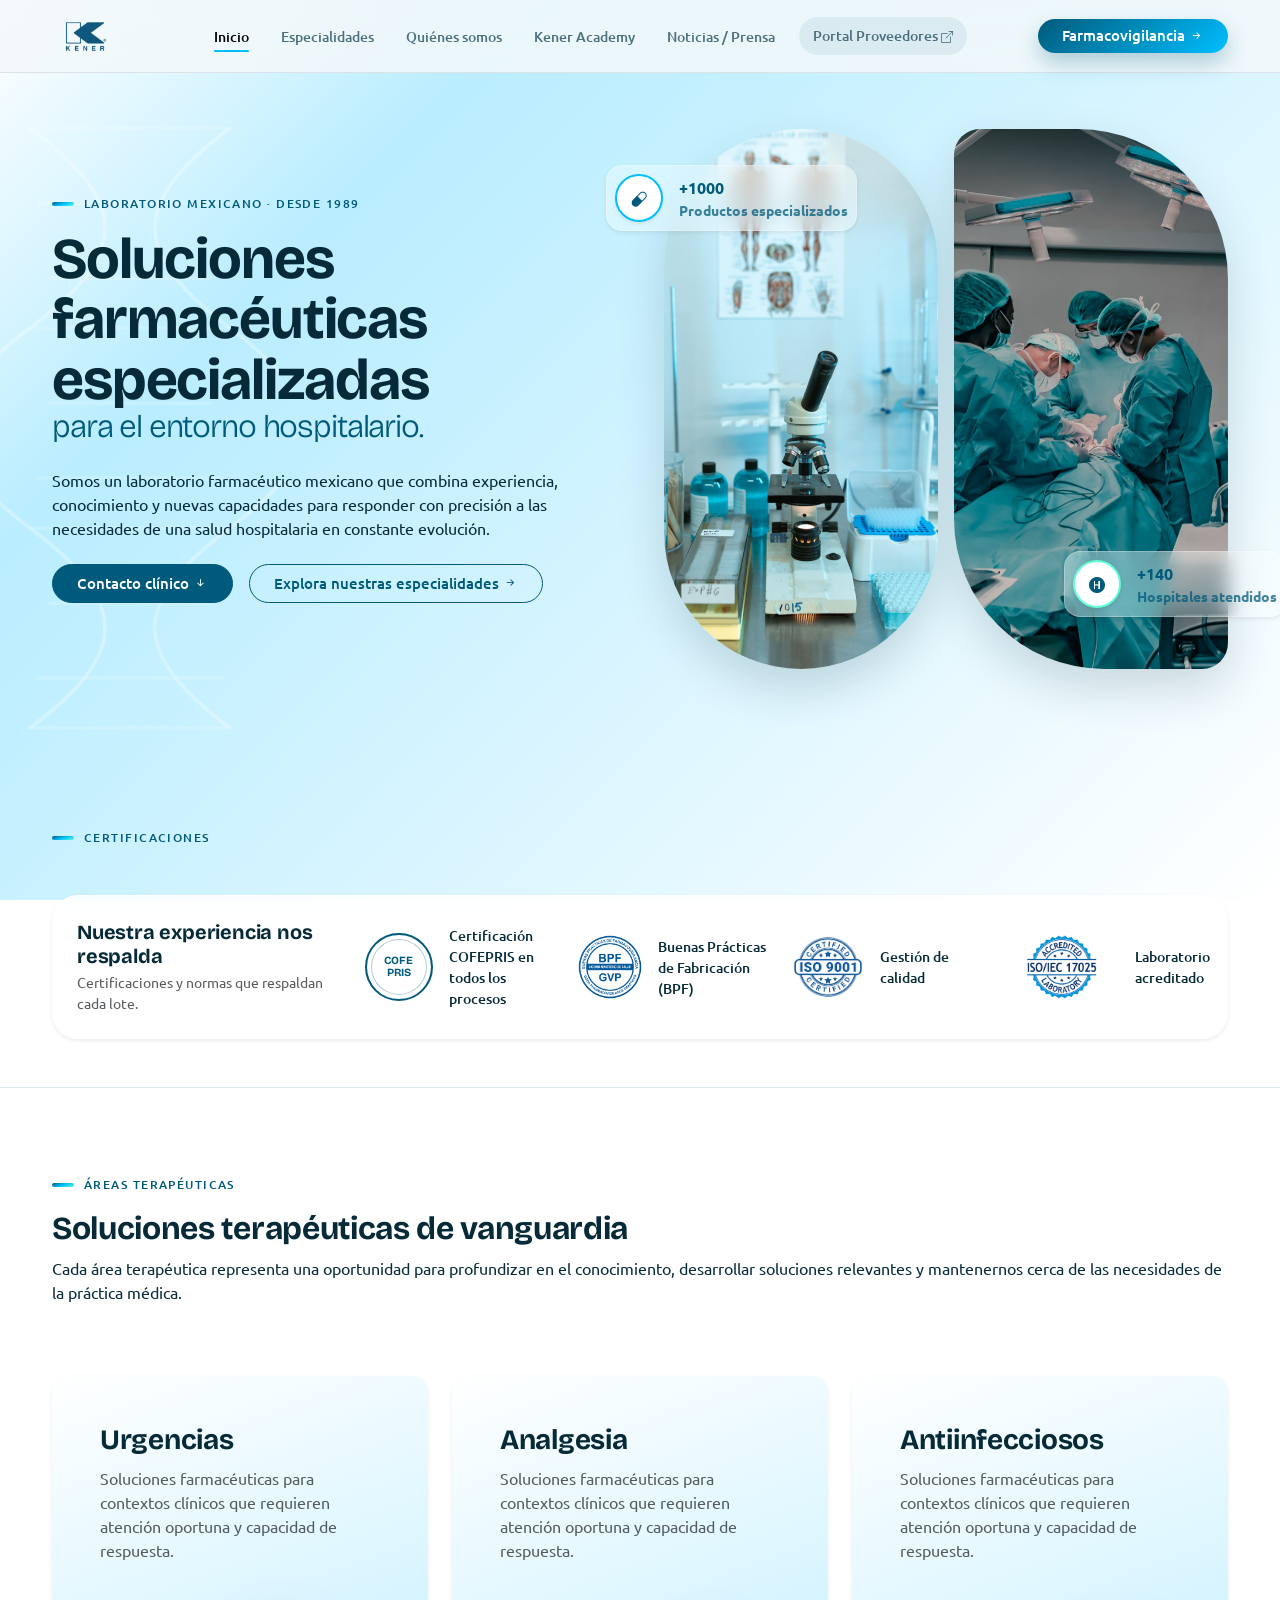
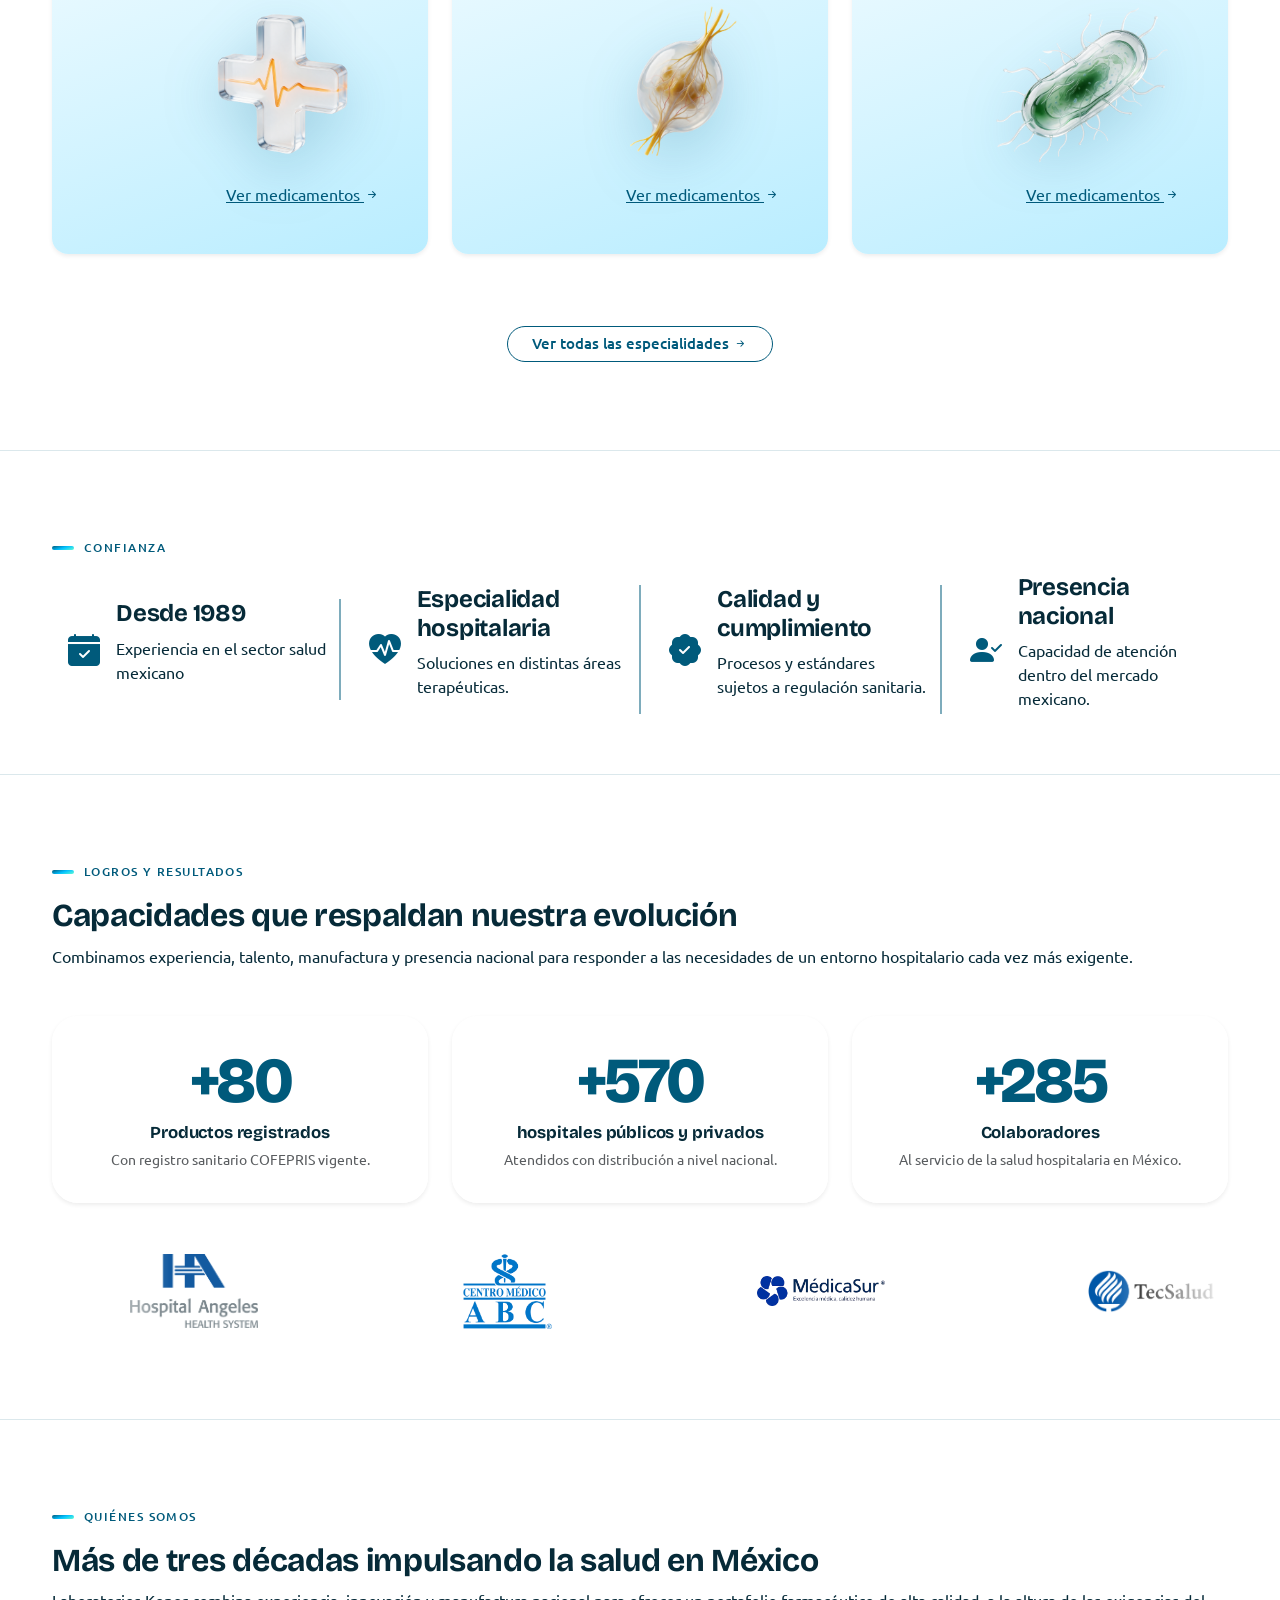
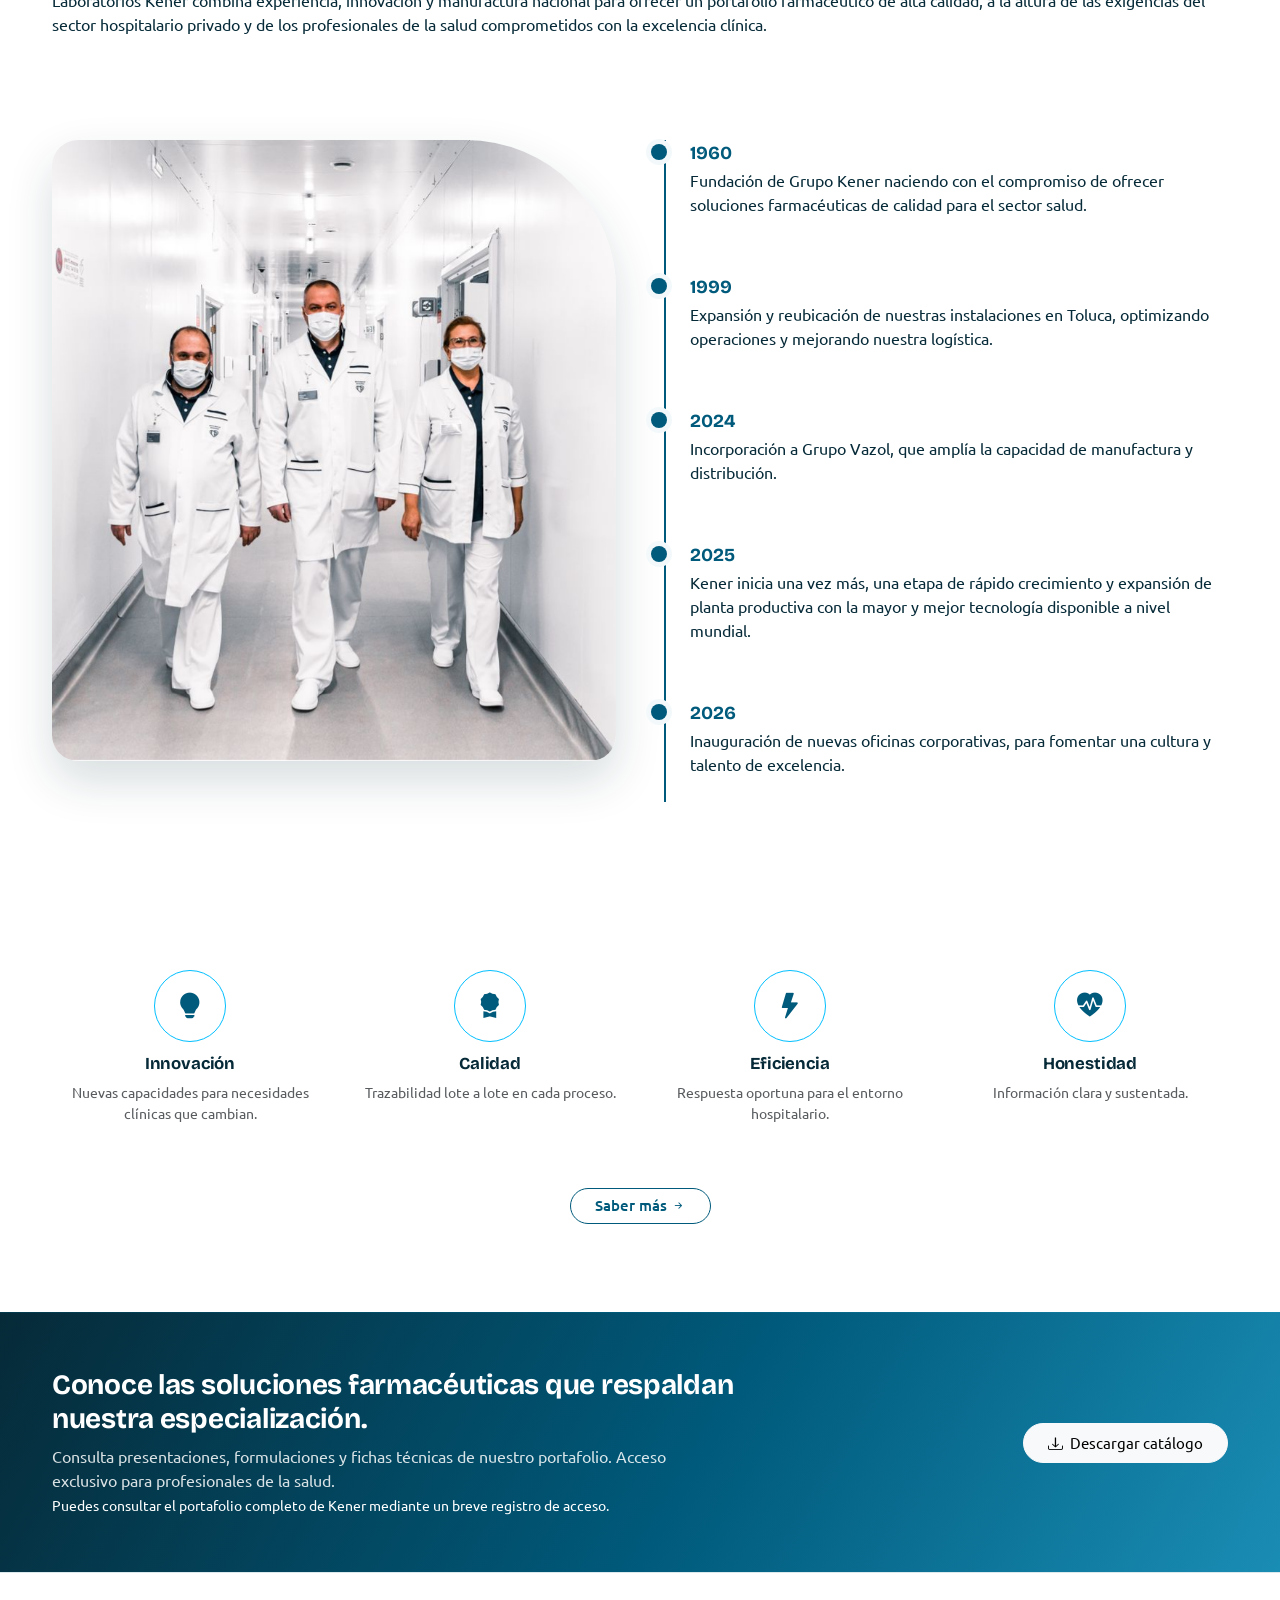
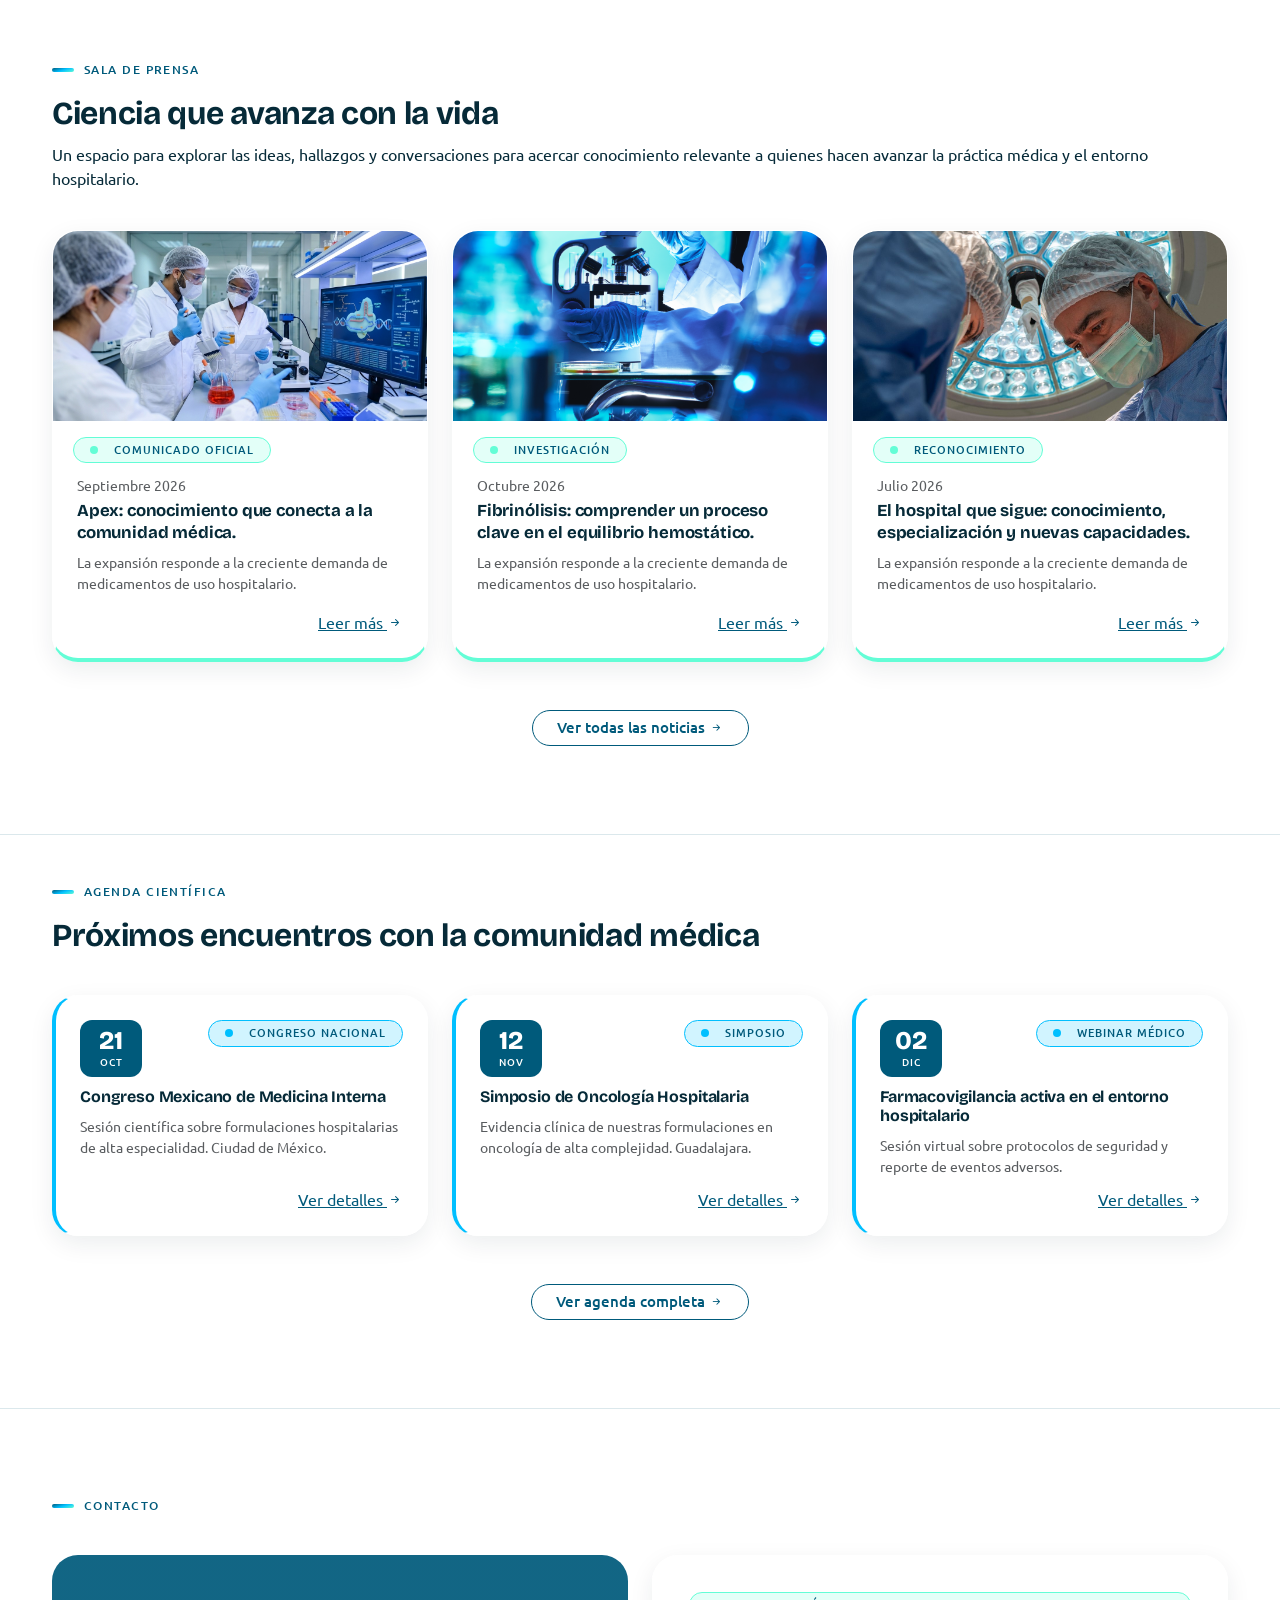
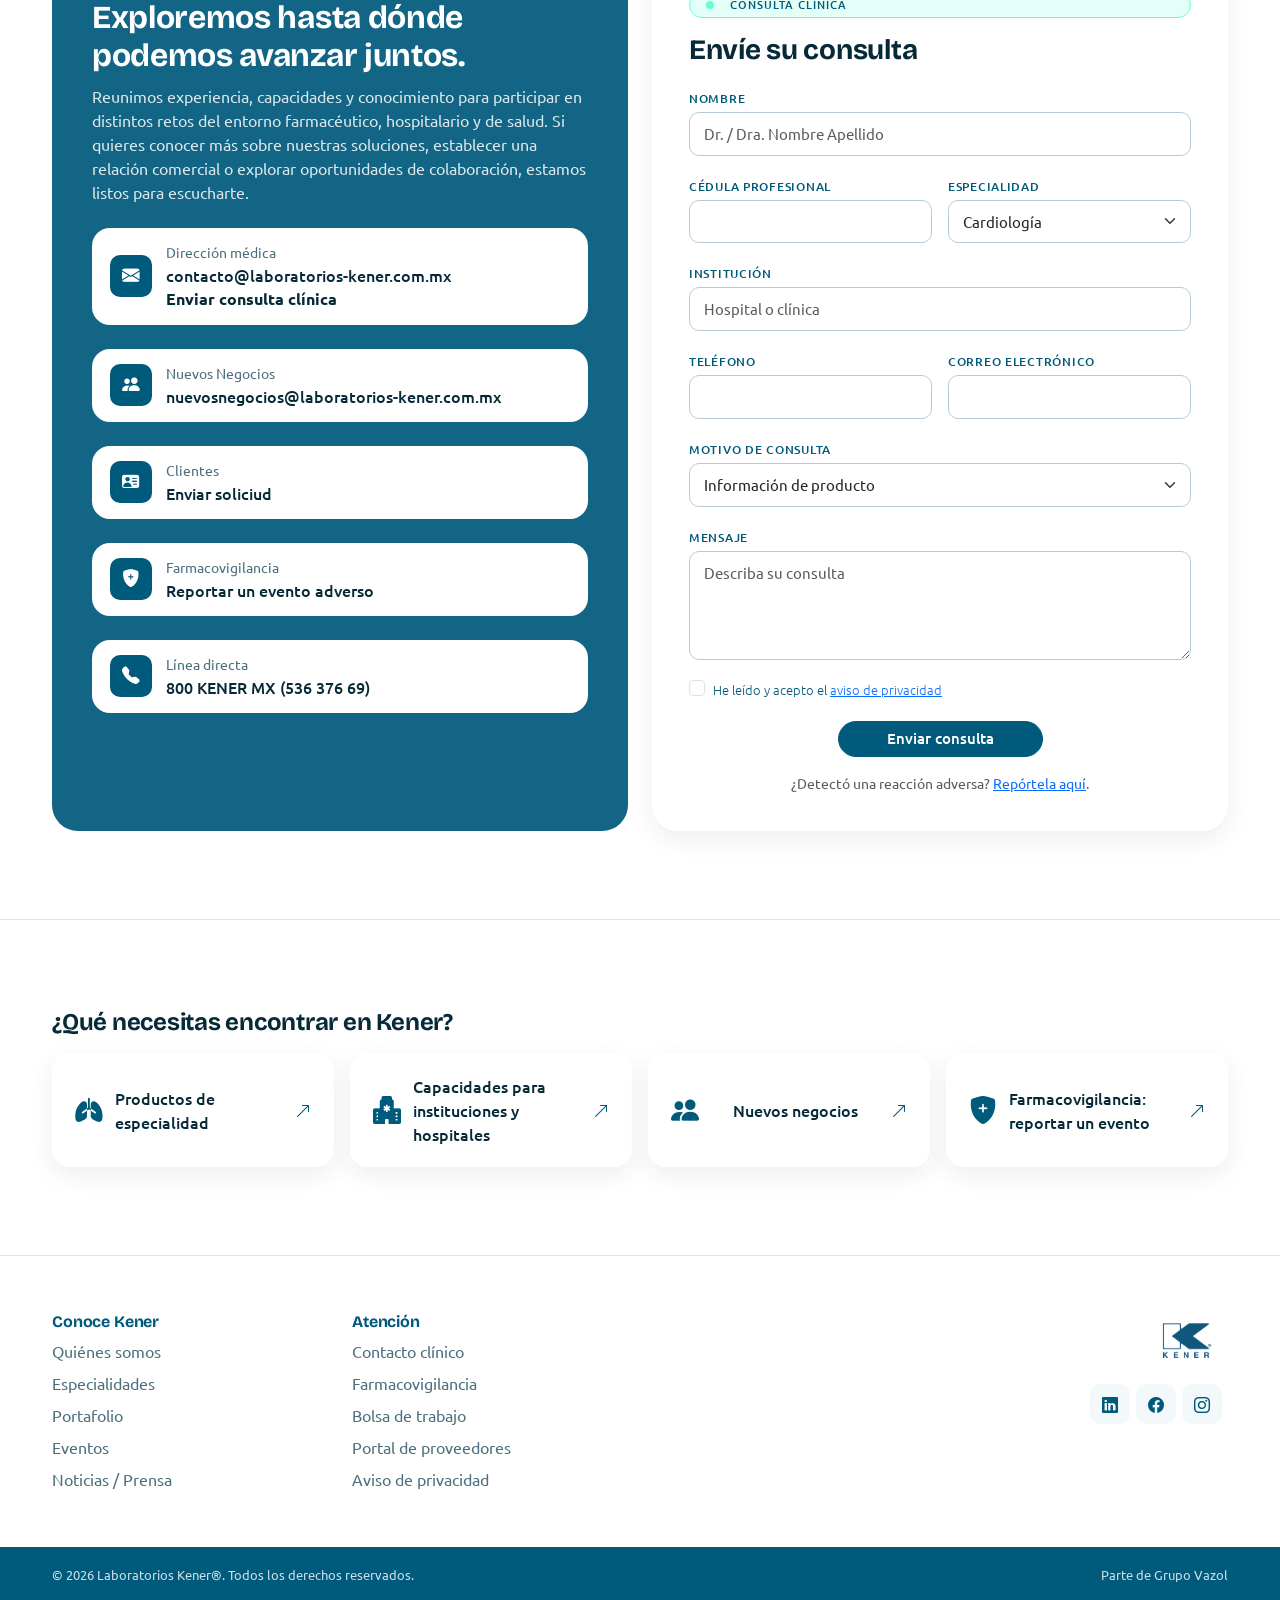
==== home.html @ 31ef8ae8 "Fix: renombrar Home.html a minúsculas" ====
<!DOCTYPE html>
<html lang="es">
<head>
<meta charset="UTF-8">
<meta name="viewport" content="width=device-width, initial-scale=1.0">
<title>Laboratorios Kener — Soluciones farmacéuticas de alta especialidad</title>
<meta name="description" content="Laboratorio farmacéutico mexicano desde 1989. Soluciones de alta especialidad para el sector hospitalario, con cumplimiento COFEPRIS.">
<link rel="icon" type="image/jpeg" href="img/favicon.jpg">

<link href="https://cdn.jsdelivr.net/npm/bootstrap@5.3.3/dist/css/bootstrap.min.css" rel="stylesheet">
<link href="https://cdn.jsdelivr.net/npm/bootstrap-icons@1.11.3/font/bootstrap-icons.min.css" rel="stylesheet">
<!-- Orden importa: tokens/marca → estilos de la home -->
<link href="css/kener-styles.css" rel="stylesheet">
</head>
<body>
  <!-- ══ NAV ══ -->
  <header class="sticky-top">
      <nav class="navbar navbar-expand-lg py-2 border-bottom k-nav" aria-label="Principal">
          <div class="container-xxl">
              <a class="navbar-brand" href="index.html"><img src="img/logo/logo%20kener-01.png" alt="Laboratorios Kener"></a>
              <button class="navbar-toggler" type="button" data-bs-toggle="collapse" data-bs-target="#navMain" aria-controls="navMain" aria-expanded="false" aria-label="Abrir menú"><span class="navbar-toggler-icon"></span></button>
              <div class="collapse navbar-collapse" id="navMain">
              <ul class="navbar-nav mx-lg-auto gap-lg-3 my-3 my-lg-0 align-items-lg-center">
                  <li class="nav-item"><a class="nav-link active" href="index.html" aria-current="page">Inicio</a></li>
                  <li class="nav-item"><a class="nav-link" href="#">Especialidades</a></li>
                  <li class="nav-item"><a class="nav-link" href="#">Quiénes somos</a></li>
                  <li class="nav-item"><a class="nav-link" href="#">Kener Academy</a></li>
                  <li class="nav-item"><a class="nav-link" href="#">Noticias / Prensa</a></li>
                  <li class="nav-item"><a class="nav-link nav-link-portal" href="#" target="_blank" rel="noopener">Portal Proveedores <i class="bi bi-box-arrow-up-right small"></i></a></li><!-- TODO: URL del portal externo -->
              </ul>
              <a href="#" class="btn btn-gradient rounded-pill px-4">Farmacovigilancia <i class="bi bi-arrow-right-short"></i></a>
              </div>
          </div>
      </nav>
  </header>

  <main id="inicio" >
  <!-- ══ HERO ══ -->
  <div class="hero" >
    <div class="container-xxl" >
      <svg class="hero-dna" viewBox="0 0 120 280" aria-hidden="true"><g fill="none" stroke="white" stroke-width="1.4" stroke-linecap="round"><path d="M20 10 C60 40 60 60 20 90 C-20 120 -20 140 20 170 C60 200 60 220 20 250" opacity="0.6"></path><path d="M100 10 C60 40 60 60 100 90 C140 120 140 140 100 170 C60 200 60 220 100 250" opacity="0.6"></path><path d="M20 10 L100 10M23 40 L97 40M28 70 L92 70M20 90 L100 90M28 120 L92 120M23 150 L97 150M20 170 L100 170M28 200 L92 200M23 230 L97 230M20 250 L100 250" opacity="0.35"></path></g></svg>
        <div class="row g-5 align-items-center">
          <div class="col-lg-6">
            <div class="eyebrow">Laboratorio mexicano · Desde 1989</div>
            <h1 class="mb-4">Soluciones farmacéuticas especializadas <span class="fs-2 d-block">para el entorno hospitalario.</span></h1>
            <p class="mb-4">Somos un laboratorio farmacéutico mexicano que combina experiencia, conocimiento y nuevas capacidades para responder con precisión a las necesidades de una salud hospitalaria en constante evolución.</p>
            <div class="d-flex flex-wrap gap-3">
              <a href="#contacto" class="btn btn-primary rounded-pill px-4 py-2">Contacto clínico <i class="bi bi-arrow-down-short"></i></a>
              <a href="#especialidades" class="btn btn-outline-primary rounded-pill px-4 py-2">Explora nuestras especialidades <i class="bi bi-arrow-right-short"></i></a>
            </div>
          </div>
          <div class="col-lg-6">
            <div class="row g-3 position-relative">
                <div class="col-6 ">
                    <div class="glass-card glass-bg shadow-sm text-primary p-2 my-4 element-z-index t-top">
                      <div class="d-flex align-items-center gap-3">
                        <div class="bg-white text-primary border-sky shadow-sm rounded-circle d-flex align-items-center justify-content-center flex-shrink-0" style="width: 48px; height: 48px;">
                          <i class="bi bi-capsule"></i>
                        </div>
                        <div class="fw-bold">
                          <span class="card-title mb-1 fs-6">+1000</span>
                          <p class="mb-0 small opacity-75 fs-bold">Productos especializados</p>
                        </div>
                      </div>
                    </div>
                    <div class="frame m-0"><img src="img/laboratorio-360x980.png" alt="Profesional de laboratorio analizando una muestra"></div>
                </div>
                <div class="col-6">
                    <div class="frame alt m-0"><img src="img/doctore-en-quirofano-360x980.png" alt="Equipo médico en quirófano"></div>
                    <div class="glass-card glass-bg shadow-sm text-primary p-2 my-4 element-z-index t-bot">
                      <div class="d-flex align-items-center gap-3">
                        <div class="bg-white text-primary border-aqua shadow-sm rounded-circle d-flex align-items-center justify-content-center flex-shrink-0" style="width: 48px; height: 48px;">
                          <i class="bi bi-h-circle-fill"></i>
                        </div>
                        <div class="fw-bold">
                          <span class="card-title mb-1 fs-6">+140</span>
                          <p class="mb-0 small opacity-75 fs-bold">Hospitales atendidos</p>
                        </div>
                      </div>
                    </div>
                </div>
              </div>
            </div>
          </div>
    </div>
  </div>

  <!-- ══ CERTIFICACIONES Y ESTÁNDARES ══ -->
  <section id="sec-certificaciones"class="pb-5 padding-section" aria-labelledby="t-cert">
    <div class="container-xxl ">
      <div class="eyebrow">Certificaciones</div>
      <div class="card-rounded-white shadow-sm p-4 mt-5">
        <div class="row g-4 align-items-center">
          <div class="col-lg-3"><h2 id="t-cert" class="fs-5 mb-1">Nuestra experiencia nos respalda</h2><p class="small mb-0 text-muted">Certificaciones y normas que respaldan cada lote.</p></div>
          <!-- TODO: reemplazar los sellos por los logotipos oficiales (img/certificaciones/) -->
          <div class="col-lg-9"><div class="row row-cols-2 row-cols-md-4 g-3">
            <div class="col d-flex align-items-center gap-3"><span class="seal" aria-hidden="true">COFE<br>PRIS</span><span class="small fw-medium">Certificación COFEPRIS en todos los procesos</span></div>
            <div class="col d-flex align-items-center gap-3"><img src="img/bpf-gvp-mra9napg.png" width="64px" height="64px" alt="BPF"><span class="small fw-medium">Buenas Prácticas de Fabricación (BPF)</span></div>
            <div class="col d-flex align-items-center gap-3"><img src="img/iso-9001-mra9bkpv.avif" width="72px" height="72px" alt="ISO-9001"><span class="small fw-medium">Gestión de calidad</span></div>
            <div class="col d-flex align-items-center gap-3"><img src="img/isoiec_17025-mra9fup5.png" width="128px" height="64px" alt="ISO-/IEC"></span><span class="small fw-medium">Laboratorio acreditado</span></div>
          </div></div>
        </div>
      </div>
    </div>
  </section>

  <!-- ══ ÁREAS TERAPÉUTICAS ══ -->
  <section id="sec-especialidades" class="padding-section bg-white" aria-labelledby="t-esp">
    <div class="container-xxl">
      <div class="eyebrow">Áreas terapéuticas</div>
      <h2 id="t-esp" class="k-h2">Soluciones terapéuticas de vanguardia</h2>
      <p class="k-lead mb-5">Cada área terapéutica representa una oportunidad para profundizar en el conocimiento, desarrollar soluciones relevantes y mantenernos cerca de las necesidades de la práctica médica.    </p>
      <div class="row g-4">
        <div class="col-lg-4">
          <div class="card bg-card-secondary border-0 shadow-sm rounded-4 p-5 my-4">
            <h3 class="mb-2">Urgencias</h3>
            <p class="text-muted mb-4" style="max-width:340px">Soluciones farmacéuticas para contextos clínicos que requieren atención oportuna y capacidad de respuesta.</p>
            <div class="text-end">
              <img src="img/Iconos-Kener_1/icono-urgencias-v1.png" alt="">
              <a href="#urgencias" class="link-primary d-block">Ver medicamentos <i class="bi bi-arrow-right-short"></i></a>
            </div>
          </div>
        </div>
        <div class="col-lg-4">
          <div class="card bg-card-secondary border-0 shadow-sm rounded-4 p-5 my-4">
            <h3 class="mb-2">Analgesia</h3>
            <p class="text-muted mb-4" style="max-width:340px">Soluciones farmacéuticas para contextos clínicos que requieren atención oportuna y capacidad de respuesta.</p>
            <div class="text-end">
              <img src="img/Iconos-Kener_1/icono-analgesia-v1.png" alt="">
              <a href="#analgesia" class="link-primary d-block">Ver medicamentos <i class="bi bi-arrow-right-short"></i></a>
            </div>
          </div>
        </div>
        <div class="col-lg-4">
          <div class="card bg-card-secondary border-0 shadow-sm rounded-4 p-5 my-4">
            <h3 class="mb-2">Antiinfecciosos</h3>
            <p class="text-muted mb-4" style="max-width:340px">Soluciones farmacéuticas para contextos clínicos que requieren atención oportuna y capacidad de respuesta.</p>
            <div class="text-end">
              <img src="img/Iconos-Kener_1/icono-antinfecciosos-v1.png" alt="">
              <a href="#analgecia" class="link-primary d-block">Ver medicamentos <i class="bi bi-arrow-right-short"></i></a>
            </div>
          </div>
        </div> 
      </div>
      <div class="text-center mt-5"><a href="especialidades.html" class="btn btn-outline-primary rounded-pill px-4">Ver todas las especialidades <i class="bi bi-arrow-right-short"></i></a></div>
    </div>
  </section>

  <!-- ══ CONFIANZA══ -->
  <section id="sec-confianza" class="pb-5 padding-section" aria-labelledby="t-cert" >
    <div class="container-xxl ">
      <div class="eyebrow">Confianza</div>
        <div class="row g-4 align-items-center">
          <div class="col d-flex align-items-center span-border"><div class="p-2"><i class="bi bi-calendar-check-fill fs-2 text-primary p-2"></i></div><div><h4>Desde 1989</h4><p>Experiencia en el sector salud mexicano</p></div></div>
          <div class="col d-flex align-items-center span-border"><div class="p-2"><i class="bi bi-heart-pulse-fill fs-2 text-primary p-2"></i></div><div><h4>Especialidad hospitalaria</h4><p>Soluciones en distintas áreas terapéuticas.</p></div></div>
          <div class="col d-flex align-items-center span-border"><div class="p-2"><i class="bi bi-patch-check-fill fs-2 text-primary p-2"></i></div><div><h4>Calidad y cumplimiento</h4><p>Procesos y estándares sujetos a regulación sanitaria.</p></div></div>
          <div class="col d-flex align-items-center"><div class="p-2"><i class="bi bi-person-check-fill fs-2 text-primary p-2"></i></i></div><div><h4>Presencia nacional</h4><p>Capacidad de atención dentro del mercado mexicano.</p></div></div>
        </div>
    </div>
  </section>

  <!-- ══ LOGROS Y RESULTADOS ══ -->
  <section id="logros" class="padding-section" aria-labelledby="t-logros">
    <div class="container-xxl">
      <div class="eyebrow">Logros y resultados</div>
      <h2 id="t-logros">Capacidades que respaldan nuestra evolución</h2>
      <p class="k-lead mb-5">Combinamos experiencia, talento, manufactura y presencia nacional para responder a las necesidades de un entorno hospitalario cada vez más exigente.</p>
      <div class="row g-4 justify-content-center">
        <div class="col-md-4"><div class="card-rounded-white shadow-sm stat"><div class="n" data-target="140">+0</div><h3>Productos registrados</h3><p class="small text-muted mb-0">Con registro sanitario COFEPRIS vigente.</p></div></div>
        <div class="col-md-4"><div class="card-rounded-white shadow-sm stat"><div class="n" data-target="1000">+0</div><h3>hospitales públicos y privados</h3><p class="small text-muted mb-0">Atendidos con distribución a nivel nacional.</p></div></div>
        <div class="col-md-4"><div class="card-rounded-white shadow-sm stat"><div class="n" data-target="500">+0</div><h3>Colaboradores</h3><p class="small text-muted mb-0">Al servicio de la salud hospitalaria en México.</p></div></div>
      </div>
      <div class="logo-marquee-container" aria-label="Instituciones que confían en Kener">
  <div class="logo-marquee-track">
    <!-- Grupo 1 de logos -->
    <ul class="logo-marquee-list list-unstyled d-flex align-items-center gap-5 mb-0">
      <li><img src="img/hospital_angeles-mrafkaiv.png" alt="Hospital Ángeles" width="128" height="auto"></li>
      <li><img src="img/abc-logo-mrafksny.webp" alt="Centro Médico ABC" width="auto" height="100"></li>
      <li><img src="img/medicasur-logo-mrafm44k.png" alt="Médica Sur" width="128" height="auto"></li>
      <li><img src="img/logo-tecsalud-mrafllbt.webp" alt="TecSalud" width="128" height="auto"></li>
      <li><img src="img/imss_logosimbolo-mraff2tm.png" alt="IMSS" width="auto" height="100"></li>
      <li><img src="img/issste_logo-mrafel0m.png" alt="ISSSTE" width="128" height="auto"></li>
      <li><img src="img/logo_petroleos_mexicanos-mrafjlhw.png" alt="PEMEX" width="128" height="auto"></li>
    </ul>
    
    <!-- Grupo 2 de logos (Duplicado exacto para crear el efecto continuo sin cortes) -->
    <ul class="logo-marquee-list list-unstyled d-flex align-items-center gap-5 mb-0" aria-hidden="true">
      <li><img src="img/hospital_angeles-mrafkaiv.png" alt="" width="128" height="auto"></li>
      <li><img src="img/abc-logo-mrafksny.webp" alt="" width="auto" height="100"></li>
      <li><img src="img/medicasur-logo-mrafm44k.png" alt="" width="128" height="auto"></li>
      <li><img src="img/logo-tecsalud-mrafllbt.webp" alt="" width="128" height="auto"></li>
      <li><img src="img/imss_logosimbolo-mraff2tm.png" alt="" width="auto" height="100"></li>
      <li><img src="img/issste_logo-mrafel0m.png" alt="" width="128" height="auto"></li>
      <li><img src="img/logo_petroleos_mexicanos-mrafjlhw.png" alt="" width="128" height="auto"></li>
    </ul>
  </div>
</div>
      
    </div>
  </section>

  <!-- ══ QUIÉNES SOMOS ══ -->
  <section class="padding-section" id="quienes-somos">
    <div class="container-xxl">
      <div class="eyebrow">Quiénes somos</div>
      <h2>Más de tres décadas impulsando la salud en México</h2>
        <p>Laboratorios Kener combina experiencia, innovación y manufactura nacional para ofrecer un portafolio farmacéutico de alta calidad, a la altura de las exigencias del sector hospitalario privado y de los profesionales de la salud comprometidos con la excelencia clínica.</p>
      <div class="row g-5 padding-section">
        <div class="col-lg-6">
          <div class="team-photo"><img src="img/team-people-laboratory.jpg" alt="Equipo de Laboratorios Kener en planta"></div>
        </div>
        <div class="col-lg-6">
          <!-- Agregamos la clase 'timeline-section' o limpiamos la etiqueta -->
          <ol class="timeline list-unstyled">
            <li>
              <b>1960</b>
              <p class="mb-0">Fundación de Grupo Kener naciendo con el compromiso de ofrecer soluciones farmacéuticas de calidad para el sector salud.</p>
            </li>
            <li>
              <b>1999</b>
              <p class="mb-0">Expansión y reubicación de nuestras instalaciones en Toluca, optimizando operaciones y mejorando nuestra logística.</p>
            </li>
            <li>
              <b>2024</b>
              <p class="mb-0">Incorporación a Grupo Vazol, que amplía la capacidad de manufactura y distribución.</p>
            </li>
            <li>
              <b>2025</b>
              <p class="mb-0">Kener inicia una vez más, una etapa de rápido crecimiento y expansión de planta productiva con la mayor y mejor tecnología disponible a nivel mundial.</p>
            </li>
            <li>
              <b>2026</b>
              <p class="mb-0">Inauguración de nuevas oficinas corporativas, para fomentar una cultura y talento de excelencia.</p>
            </li>
          </ol>
        </div>
      </div>
      <div class="row row-cols-2 row-cols-md-4 g-4 mt-4">
        <div class="col value"><div class="ic"><i class="bi bi-lightbulb-fill"></i></div><h3>Innovación</h3><p class="small text-muted">Nuevas capacidades para necesidades clínicas que cambian.</p></div>
        <div class="col value"><div class="ic"><i class="bi bi-award-fill"></i></div><h3>Calidad</h3><p class="small text-muted">Trazabilidad lote a lote en cada proceso.</p></div>
        <div class="col value"><div class="ic"><i class="bi bi-lightning-fill"></i></div><h3>Eficiencia</h3><p class="small text-muted">Respuesta oportuna para el entorno hospitalario.</p></div>
        <div class="col value"><div class="ic"><i class="bi bi-heart-pulse-fill"></i></div><h3>Honestidad</h3><p class="small text-muted">Información clara y sustentada.</p></div>
      </div>
      <div class="text-center mt-5"><a href="quienes-somos.html" class="btn btn-outline-primary rounded-pill px-4">Saber más <i class="bi bi-arrow-right-short"></i></a></div>
    </div>
  </section>

  <!-- ══ CTA PORTAFOLIO / CATÁLOGO ══ -->
  <section class="cta-cat" aria-labelledby="t-cat">
    <div class="container-xxl">
      <div class="row g-4 align-items-center">
        <div class="col-lg-8">
          <h3 id="t-cat" class="fs-3 mb-2 text-white">Conoce las soluciones farmacéuticas que respaldan nuestra especialización.</h3>
          <p class="mb-0 text-white" style="max-width:620px;opacity:.85">Consulta presentaciones, formulaciones y fichas técnicas de nuestro portafolio. Acceso exclusivo para profesionales de la salud. </p>
          <small class="text-white">Puedes consultar el portafolio completo de Kener mediante un breve registro de acceso.</small>
        </div>
        <div class="col-lg-4 text-lg-end"><a href="catalogo-medico.html" class="btn btn-light rounded-pill px-4 py-2"><i class="bi bi-download me-1"></i> Descargar catálogo</a></div>
      </div>
    </div>
  </section>

  <!-- ══ CONOCIMIENTO · SALA DE PRENSA ══ -->
  <section id="prensa" class="padding-section" aria-labelledby="t-prensa">
    <div class="container-xxl">
      <div class="eyebrow">Sala de prensa</div>
      <h2 id="t-prensa" class="k-h2">Ciencia que avanza con la vida</h2>
      <p>Un espacio para explorar las ideas, hallazgos y conversaciones para acercar conocimiento relevante a quienes hacen avanzar la práctica médica y el entorno hospitalario.</p>
      <div class="row g-4 mt-3">
        <div class="col-md-4">
          <div class="k-card news">
            <img src="img/investigacion-blog.png" alt="Investigación en formulaciones cardiovasculares">
          <span class="tag-primary"><span class="dot"></span><span>Comunicado oficial</span></span>
          <div class="body"><small class="text-muted">Septiembre 2026</small>
            <h3 class="mt-1">Apex: conocimiento que conecta a la comunidad médica.</h3>
            <p class="small text-muted">La expansión responde a la creciente demanda de medicamentos de uso hospitalario.</p>
            <div class="text-end"><a href="noticias.html" class="link-primary">Leer más <i class="bi bi-arrow-right-short"></i></a></div>
          </div>
          </div>
        </div>
        <div class="col-md-4">
          <div class="k-card news">
              <img src="img/researcher-analyzing-samples-under-microscope-in-l-2026-09-23-07-21-56-utc.jpg" alt="Investigación en formulaciones cardiovasculares">
            <span class="tag-primary"><span class="dot"></span><span>Investigación</span></span>
            <div class="body"><small class="text-muted">Octubre 2026</small>
              <h3 class="mt-1">Fibrinólisis: comprender un proceso clave en el equilibrio hemostático.</h3>
              <p class="small text-muted">La expansión responde a la creciente demanda de medicamentos de uso hospitalario.</p>
              <div class="text-end"><a href="noticias.html" class="link-primary">Leer más <i class="bi bi-arrow-right-short"></i></a></div>
            </div>
          </div>
        </div>
        <div class="col-md-4">
          <div class="k-card news">
              <img src="img/quirofano-hospital.jpg" alt="Investigación en formulaciones cardiovasculares">
            <span class="tag-primary"><span class="dot"></span><span>Reconocimiento</span></span>
            <div class="body"><small class="text-muted">Julio 2026</small>
              <h3 class="mt-1">El hospital que sigue: conocimiento, especialización y nuevas capacidades.</h3>
              <p class="small text-muted">La expansión responde a la creciente demanda de medicamentos de uso hospitalario.</p>
              <div class="text-end"><a href="noticias.html" class="link-primary">Leer más <i class="bi bi-arrow-right-short"></i></a></div>
            </div>
          </div>
        </div>
      </div>
      <div class="text-center mt-5"><a href="noticias.html" class="btn btn-outline-primary rounded-pill px-4">Ver todas las noticias <i class="bi bi-arrow-right-short"></i></a></div>
    </div>
  </section>

  <!-- ══ AGENDA CIENTÍFICA ══ -->
  <section id="eventos" class="padding-section k-band pt-5" aria-labelledby="t-agenda">
    <div class="container-xxl">
      <div class="eyebrow">Agenda científica</div>
      <h2 id="t-agenda">Próximos encuentros con la comunidad médica</h2>
      <!-- TODO: fechas y títulos reales (CPT "Eventos") -->
      <div class="row g-4 mt-3">
        <div class="col-md-4">
          <div class="k-card event">
            <div class="d-flex justify-content-between align-items-start">
              <div class="date">21<small>Oct</small></div><span class="tag-secondary"><span class="dot"></span><span>Congreso nacional</span></span>
            </div>
            <h3 class="fs-6 mb-0">Congreso Mexicano de Medicina Interna</h3>
            <p class="small text-muted mb-0">Sesión científica sobre formulaciones hospitalarias de alta especialidad. Ciudad de México.</p>
            <a href="eventos.html" class="link-primary mt-auto text-end">Ver detalles <i class="bi bi-arrow-right-short"></i></a>
          </div>
        </div>
        <div class="col-md-4">
          <div class="k-card event">
            <div class="d-flex justify-content-between align-items-start">
              <div class="date">12<small>Nov</small></div><span class="tag-secondary"><span class="dot"></span><span>Simposio</span></span>
            </div>
            <h3 class="fs-6 mb-0">Simposio de Oncología Hospitalaria</h3>
            <p class="small text-muted mb-0">Evidencia clínica de nuestras formulaciones en oncología de alta complejidad. Guadalajara.</p>
            <a href="eventos.html" class="link-primary mt-auto text-end">Ver detalles <i class="bi bi-arrow-right-short"></i></a>
          </div>
        </div>
        <div class="col-md-4">
          <div class="k-card event">
            <div class="d-flex justify-content-between align-items-start">
              <div class="date">02<small>Dic</small></div><span class="tag-secondary"><span class="dot"></span><span>Webinar médico</span></span>
            </div>
            <h3 class="fs-6 mb-0">Farmacovigilancia activa en el entorno hospitalario</h3>
            <p class="small text-muted mb-0">Sesión virtual sobre protocolos de seguridad y reporte de eventos adversos.</p>
            <a href="eventos.html" class="link-primary mt-auto text-end">Ver detalles <i class="bi bi-arrow-right-short"></i></a>
          </div>
        </div>
      </div>
      <div class="text-center mt-5"><a href="eventos.html" class="btn btn-outline-primary rounded-pill px-4">Ver agenda completa <i class="bi bi-arrow-right-short"></i></a></div>
    </div>
  </section>

  <!-- ══ CONTACTO CLÍNICO ══ -->
  <section id="contacto" class="padding-section" aria-labelledby="t-contacto">
    <div class="container-xxl">
      <div class="eyebrow">Contacto</div>
      <div class="row g-4 mt-2">
        <div class="col-lg-6">
          <div class="contact-info">
            <h2 id="contacto" class="text-white">Exploremos hasta dónde podemos avanzar juntos.</h2>
            <p style="opacity:.85">Reunimos experiencia, capacidades y conocimiento para participar en distintos retos del entorno farmacéutico, hospitalario y de salud. Si quieres conocer más sobre nuestras soluciones, establecer una relación comercial o explorar oportunidades de colaboración, estamos listos para escucharte.</p>    
            <a class="contact-item mt-4" data-bs-toggle="collapse" href="#form-consulta-clinica" role="button" aria-expanded="true" aria-controls="form-consulta-clinica">
              <i class="bi bi-envelope-fill"></i><span><small>Dirección médica</small>
              <b>contacto@laboratorios-kener.com.mx</b><p class="mb-0 fw-bold">Enviar consulta clínica</p></span>
            </a>
            <a class="contact-item mt-4" data-bs-toggle="collapse" href="#form-nuevos-negocios" role="button" aria-expanded="false" aria-controls="form-nuevos-negocios">
              <i class="bi bi-people-fill"></i><span><small>Nuevos Negocios</small><b>nuevosnegocios@laboratorios-kener.com.mx</b></span>
            </a>
            <a class="contact-item mt-4" data-bs-toggle="collapse" href="#form-clientes" role="button" aria-expanded="false" aria-controls="form-clientes">
                <i class="bi bi-person-vcard-fill"></i><span><small>Clientes</small><b>Enviar soliciud</b></span>
            </a>
            <a class="contact-item mt-4" href="#farmacovigilancia"><i class="bi bi-shield-fill-plus"></i><span><small>Farmacovigilancia</small><b>Reportar un evento adverso</b></span></a>
            <a class="contact-item mt-4" href="tel:800536376669"><i class="bi bi-telephone-fill"></i><span><small>Línea directa</small><b>800 KENER MX (536 376 69)</b></span></a>
          </div>
        </div>
        <div class="col-lg-6">
          <div id="contenedorFormularios">
            <form id="form-consulta-clinica" class="k-card collapse k-form show" action="#" method="post" data-bs-parent="#contenedorFormularios"><!-- Se sustituye por shortcode de Contact Form 7 -->
                <span class="tag-primary mb-3"><span class="dot"></span><span>Consulta clínica</span></span>
                <h3 class="fs-3 mb-3">Envíe su consulta</h3>
                <div class="row g-3">
                  <div class="col-12"><label for="f-nombre">Nombre</label><input id="f-nombre" class="form-control" type="text" autocomplete="name" placeholder="Dr. / Dra. Nombre Apellido" required></div>
                  <div class="col-md-6"><label for="f-cedula">Cédula profesional</label><input id="f-cedula" class="form-control" type="text" required></div>
                  <div class="col-md-6"><label for="f-esp">Especialidad</label><select id="f-esp" class="form-select"><option>Cardiología</option><option>Anestesiología</option><option>Infectología</option><option>Oncología</option><option>Medicina interna</option><option>Otra</option></select></div>
                  <div class="col-12"><label for="f-inst">Institución</label><input id="f-inst" class="form-control" type="text" autocomplete="organization" placeholder="Hospital o clínica"></div>
                  <div class="col-md-6"><label for="f-tel">Teléfono</label><input id="f-tel" class="form-control" type="tel" autocomplete="tel"></div>
                  <div class="col-md-6"><label for="f-mail">Correo electrónico</label><input id="f-mail" class="form-control" type="email" autocomplete="email" required></div>
                  <div class="col-12"><label for="f-tipo">Motivo de consulta</label><select id="f-tipo" class="form-select">
                    <option>Información de producto</option>
                    <option>Información general</option>
                    <option>Portafolio y soluciones</option>
                    <option>Instituciones y hospitales</option>
                    <option>Nuevos negocios</option>
                    <option>Manufactura / desarrollo</option>
                    <option>Alianzas y colaboración</option>
                    <option>Prensa y comunicación</option>
                    <option>Otro</option>
                  </select></div>
                  <div class="col-12"><label for="f-msg">Mensaje</label><textarea id="f-msg" class="form-control" rows="4" placeholder="Describa su consulta"></textarea></div>
                  <div class="col-12"><div class="form-check"><input class="form-check-input" type="checkbox" id="f-aviso" required><label class="form-check-label text-none" for="f-aviso" style="text-transform:none;letter-spacing:0;font-weight:300;font-size:13px">He leído y acepto el <a href="aviso-de-privacidad.html" class="k-link">aviso de privacidad</a></label></div></div>
                  <div class="col-12 text-center"><button type="submit" class="btn btn-primary rounded-pill px-5">Enviar consulta</button><p class="small text-muted mt-3 mb-0">¿Detectó una reacción adversa? <a href="farmacovigilancia.html" class="k-link">Repórtela aquí</a>.</p></div>
                </div>
            </form>
            <form id="form-clientes" class="k-card k-form collapse" action="#" method="post" data-bs-parent="#contenedorFormularios"><!-- Se sustituye por shortcode de Contact Form 7 -->
                <span class="tag-primary mb-3"><span class="dot"></span><span>Clientes</span></span>
                  <h3 class="fs-3 mb-3">Clientes</h3>
                    <div class="row g-3">
                      <div class="col-12"><label for="f-nombre">Nombre</label><input id="f-nombre" class="form-control" type="text" autocomplete="name" placeholder="Dr. / Dra. Nombre Apellido" required></div>
                      <div class="col-12"><label for="f-inst">Institución</label><input id="f-inst" class="form-control" type="text" autocomplete="organization" placeholder="Hospital o clínica"></div>
                      <div class="col-md-6"><label for="f-tel">Teléfono</label><input id="f-tel" class="form-control" type="tel" autocomplete="tel"></div>
                      <div class="col-md-6"><label for="f-mail">Correo electrónico</label><input id="f-mail" class="form-control" type="email" autocomplete="email" required></div>
                      <div class="col-12"><label for="f-tipo">Servicio</label><select id="f-tipo" class="form-select">
                        <option>Cotización</option>
                        <option>Solicitud de información</option>
                        <option>Visita de ejecutivo</option>
                        <option>Otro</option>
                        </select></div>
                      <div class="col-12"><label for="f-msg">Mensaje</label><textarea id="f-msg" class="form-control" rows="4" placeholder="Describa su consulta"></textarea></div>
                      <div class="col-12"><div class="form-check"><input class="form-check-input" type="checkbox" id="f-aviso" required><label class="form-check-label text-none" for="f-aviso" style="text-transform:none;letter-spacing:0;font-weight:300;font-size:13px">He leído y acepto el <a href="aviso-de-privacidad.html" class="k-link">aviso de privacidad</a></label></div></div>
                      <div class="col-12 text-center"><button type="submit" class="btn btn-primary rounded-pill px-5">Enviar consulta</button><p class="small text-muted mt-3 mb-0">¿Detectó una reacción adversa? <a href="farmacovigilancia.html" class="k-link">Repórtela aquí</a>.</p></div>
                    </div>
            </form>
            <form id="form-nuevos-negocios" class="k-card k-form collapse" action="#" method="post" data-bs-parent="#contenedorFormularios"><!-- Se sustituye por shortcode de Contact Form 7 -->
                <span class="tag-primary mb-3"><span class="dot"></span><span>Nuevos Negocios</span></span>
                  <h3 class="fs-3 mb-3">Nuevos negocios</h3>
                    <div class="row g-3">
                      <div class="col-12"><label for="f-nombre">Nombre</label><input id="f-nombre" class="form-control" type="text" autocomplete="name" placeholder="Dr. / Dra. Nombre Apellido" required></div>
                      <div class="col-12"><label for="f-inst">Institución</label><input id="f-inst" class="form-control" type="text" autocomplete="organization" placeholder="Hospital o clínica"></div>
                      <div class="col-md-6"><label for="f-tel">Teléfono</label><input id="f-tel" class="form-control" type="tel" autocomplete="tel"></div>
                      <div class="col-md-6"><label for="f-mail">Correo electrónico</label><input id="f-mail" class="form-control" type="email" autocomplete="email" required></div>
                      <div class="col-12"><label for="f-tipo">Tipo de negocio o propuesta</label><select id="f-tipo" class="form-select">
                        <option>Maquila de productos</option>
                        <option>Desarrollo de nuevos productos</option>
                        <option>Estrategia de Co-Marketing</option>
                        <option>Licenciamientos In/Out</option>
                        <option>Otro</option>
                        </select></div>
                      <div class="col-12"><label for="f-msg">Mensaje</label><textarea id="f-msg" class="form-control" rows="4" placeholder="Describa su consulta"></textarea></div>
                      <div class="col-12"><div class="form-check"><input class="form-check-input" type="checkbox" id="f-aviso" required><label class="form-check-label text-none" for="f-aviso" style="text-transform:none;letter-spacing:0;font-weight:300;font-size:13px">He leído y acepto el <a href="aviso-de-privacidad.html" class="k-link">aviso de privacidad</a></label></div></div>
                      <div class="col-12 text-center"><button type="submit" class="btn btn-primary rounded-pill px-5">Enviar consulta</button><p class="small text-muted mt-3 mb-0">¿Detectó una reacción adversa? <a href="farmacovigilancia.html" class="k-link">Repórtela aquí</a>.</p></div>
                    </div>
            </form>
          </div>
        </div>
      </div>
    </div>
  </section>

  <!-- ══ ¿QUÉ NECESITAS ENCONTRAR EN KENER? ══ -->
  <section class="padding-section" aria-labelledby="t-find">
    <div class="container-xxl">
      <h2 id="t-find" class="fs-4 mb-3">¿Qué necesitas encontrar en Kener?</h2>
      <div class="row row-cols-1 row-cols-md-2 row-cols-lg-4 g-3">
        <div class="col"><a class="finder k-card" href="#especialidades"><i class="bi bi-lungs-fill fs-3"></i> Productos de especialidad <i class="bi bi-arrow-up-right"></i></a></div>
        <div class="col"><a class="finder k-card" href="#capacidades"><i class="bi bi-hospital-fill fs-3"></i>Capacidades para instituciones y hospitales <i class="bi bi-arrow-up-right"></i></a></div>
        <div class="col"><a class="finder k-card" href="#nuevos-negocios"><i class="bi bi-people-fill fs-3"></i>Nuevos negocios <i class="bi bi-arrow-up-right"></i></a></div>
        <div class="col"><a class="finder k-card" href="farmacovigilancia.html"><i class="bi bi-shield-fill-plus fs-3"></i>Farmacovigilancia: reportar un evento <i class="bi bi-arrow-up-right"></i></a></div>
      </div>
    </div>
  </section>
  </main>
  <!-- ══ FOOTER ══ -->
  <footer class="k-footer">
    <div class="container-xxl">
      <div class="row g-4">
        <div class="col-6 col-lg-3"><h4>Conoce Kener</h4><ul><li><a href="quienes-somos.html">Quiénes somos</a></li><li><a href="especialidades.html">Especialidades</a></li><li><a href="portafolio.html">Portafolio</a></li><li><a href="eventos.html">Eventos</a></li><li><a href="noticias.html">Noticias / Prensa</a></li></ul></div>
        <div class="col-6 col-lg-3"><h4>Atención</h4><ul><li><a href="#contacto">Contacto clínico</a></li><li><a href="farmacovigilancia.html">Farmacovigilancia</a></li><li><a href="bolsa-de-trabajo.html">Bolsa de trabajo</a></li><li><a href="#" target="_blank" rel="noopener">Portal de proveedores</a></li><li><a href="aviso-de-privacidad.html">Aviso de privacidad</a></li></ul></div>
        <div class="col-lg-6 text-lg-end">
          <img src="img/logo/logo%20kener-01.png" alt="Laboratorios Kener" style="height:56px;width:auto" class="mb-3">
          <div class="social"><a href="#" aria-label="LinkedIn"><i class="bi bi-linkedin"></i></a><a href="#" aria-label="Facebook"><i class="bi bi-facebook"></i></a><a href="#" aria-label="Instagram"><i class="bi bi-instagram"></i></a></div>
        </div>
      </div>
    </div>
    <div class="k-legal">
      <div class="container-xxl d-flex flex-wrap justify-content-between gap-2">
        <span>© 2026 Laboratorios Kener®. Todos los derechos reservados.</span>
        <span><!-- TODO: logotipo Vazol --> Parte de Grupo Vazol</span>
      </div>
    </div>
  </footer>
  <script src="https://cdn.jsdelivr.net/npm/bootstrap@5.3.3/dist/js/bootstrap.bundle.min.js"></script>
  <script src="js/home.js"></script>
</body>
</html>
---- css/kener-styles.css ----
/* ════════════════════════════════════════════════════════════════════
   KENER — HOJA DE ESTILOS DE LA GUÍA
   Proyecto: Rediseño web Laboratorios Kener · Memento Studio
   ════════════════════════════════════════════════════════════════════
   Se carga DESPUÉS de bootstrap.min.css: estas reglas ganan la cascada
   cuando comparten selector y se definen clases propias para lo que
   Bootstrap no resuelve.

   ORDEN DEL ARCHIVO
     0. @font-face       → fuentes locales (SIEMPRE fuera de :root)
     1. :root            → tokens de marca (color, tipografía, radios)
     2. Base
     3. Bootstrap → marca (sobreescrituras)
     4. Utilidades propias (.eyebrow, .section-title, .section-sub)
     5. Componentes de marca

   CORRECCIONES v1.4
     - @font-face estaba anidado dentro de :root (CSS inválido, no cargaba).
     - Variables que no existían: --grad-bio y --grad-profundo (ahora
       definidas con la paleta oficial) y --sec-sky (era --sec-sky-blue).
     - Gradientes asignados a background-color o anidados dentro de otro
       gradiente (.bg-grad, .bg-grad-aqua, .gradient-text, .glass-bg).
   ════════════════════════════════════════════════════════════════════ */


/* ────────────────────────────────────────────────────────────────────
   0. FUENTES — rutas relativas a ESTE archivo (css/ → ../fonts/).
   Ubuntu no es variable: necesita un archivo por peso.
   ──────────────────────────────────────────────────────────────────── */
@font-face{
  font-family:'Bricolage';
  src:url('../fonts/BricolageGrotesque-VariableFont.ttf') format('truetype');
  font-weight:200 800; font-display:swap;
}
@font-face{font-family:'Ubuntu'; src:url('../fonts/Ubuntu-Light.ttf') format('truetype');   font-weight:300; font-display:swap;}
@font-face{font-family:'Ubuntu'; src:url('../fonts/Ubuntu-Regular.ttf') format('truetype'); font-weight:400; font-display:swap;}
@font-face{font-family:'Ubuntu'; src:url('../fonts/Ubuntu-Medium.ttf') format('truetype');  font-weight:500; font-display:swap;}
@font-face{font-family:'Ubuntu'; src:url('../fonts/Ubuntu-Bold.ttf') format('truetype');    font-weight:700; font-display:swap;}


/* ────────────────────────────────────────────────────────────────────
   1. TOKENS DE MARCA
   Fuente: Guia_Gráfica.pdf — "03 · El color" y "04 · La tipografía".
   ──────────────────────────────────────────────────────────────────── */
:root{
  /* ===== Color — Paleta principal ===== */
  --primary:       #005A7B; /* Orient — color principal, logotipo, CTAs */
  --primary-soft:  #7EACBC; /* Soft blue/grey — wordmark, texto sobre oscuro */
  --primary-slate: #6C89A3; /* apoyo, degradados, fondos medios */
  --primary-pale:  #B5CCD6; /* apoyo, fondos claros, bordes */
  --primary-strong:#062a38; /* apoyo, fondos oscuros */

  /* ===== Color — Paleta secundaria (máx. 20% de la composición) ===== */
  --sec-dark-blue:  #062a38;
  --sec-jeans-blue: #1a8db5;
  --sec-sky-blue:   #00bfff;
  --sec-light-sky:  #5BD6FF;
  --sec-ice-blue:   #B9EDFF;
  --sec-aquamarine: #63FDD6;

  /* ===== Degradados oficiales — solo tonos de la paleta ===== */
  --grad-orient: linear-gradient(140deg, var(--primary) 0%, var(--sec-sky-blue) 100%);
  --grad-cielo:  linear-gradient(160deg, #FFFFFF 0%, var(--sec-light-sky) 50%);
  --grad-ice:    linear-gradient(160deg, #FFFFFF 0%, var(--sec-ice-blue) 100%);
  --grad-aqua:   linear-gradient(160deg, var(--primary) 0%, var(--sec-sky-blue) 50%, var(--sec-aquamarine) 100%);

  /* Auxiliares de fondo (antes sin definir). Textura biofuturista suave
     y fondo profundo para marcos fotográficos. */
  --grad-bio:      radial-gradient(circle at 18% 22%, var(--sec-aquamarine) 0%, transparent 42%),
                   radial-gradient(circle at 82% 74%, var(--sec-sky-blue) 0%, transparent 48%);
  --grad-profundo: linear-gradient(160deg, var(--sec-dark-blue) 0%, var(--primary) 100%);

  /* ===== Degradado continuo alternado (Blanco -> Ice Blue -> Blanco -> Ice Blue) ===== */
  --grad-ice-alternate: linear-gradient(
    135deg,
    #FFFFFF 0%,
    var(--sec-ice-blue) 25%,
    #FFFFFF 100%
  );

  /* ===== Neutros de sistema (derivados de la paleta oficial) ===== */
  --ink:      #062A38;
  --ink-soft: #4C6F7D;
  --bg:       #F3F9FB;
  --surface:  #FFFFFF;
  --line:     rgba(0,90,123,0.14);

  /* ===== Tipografía — Bricolage + Ubuntu ===== */
  --font-text-title:'Bricolage Grotesque','Bricolage',system-ui,sans-serif;
  --font-text:'Ubuntu',system-ui,sans-serif;

  /* ===== Radios y sombras ===== */
  --r-sm: 10px;
  --r-md: 18px;
  --r-lg: 26px;
  --shadow-soft: 0 8px 24px rgba(6,42,56,0.08);
  --shadow-mid:  0 20px 46px rgba(6,42,56,0.16);
}


/* ────────────────────────────────────────────────────────────────────
   2. BASE
   ──────────────────────────────────────────────────────────────────── */
   html {
  min-height: 100%;
}

body{
  font-family:var(--font-text); 
  /* Aplicación del degradado alternado */
  background-image: var(--grad-ice-alternate);
  
  /* Mantiene el degradado fijo y continuo a lo largo de toda la pantalla y el scroll */
  background-attachment: fixed;
  background-size: cover;
  background-repeat: no-repeat;
  color:var(--ink); 
  min-height: 100vh;}
h1,h2,h3,h4,h5,h6{font-family:var(--font-text-title); font-weight:700; letter-spacing:-0.01em; color:var(--ink);}
section{border-top:1px solid var(--line);}
section:first-of-type{border-top:none;}
.container-xxl{max-width:1200px;}

.text-bricolage{font-family:var(--font-text-title);}
.text-ubuntu{font-family:var(--font-text);}


/* ────────────────────────────────────────────────────────────────────
   3. SOBREESCRITURA DE UTILIDADES BOOTSTRAP → PALETA DE MARCA
   ──────────────────────────────────────────────────────────────────── */
.btn-primary{
  --bs-btn-bg:var(--primary);
  --bs-btn-border-color:var(--primary);
  --bs-btn-hover-bg:var(--sec-jeans-blue);
  --bs-btn-hover-border-color:var(--sec-jeans-blue);
  --bs-btn-active-bg:var(--sec-jeans-blue);
  --bs-btn-active-border-color:var(--sec-jeans-blue);
  --bs-btn-disabled-bg:var(--primary);
  --bs-btn-disabled-border-color:var(--primary);
  font-weight:500;}
.btn-outline-primary{
  --bs-btn-color:var(--primary);
  --bs-btn-border-color:var(--primary);
  --bs-btn-hover-bg:var(--primary);
  --bs-btn-hover-border-color:var(--primary);
  --bs-btn-active-bg:var(--primary);
  --bs-btn-active-border-color:var(--primary);
  font-weight:500;}
.btn-outline-secondary{
  --bs-btn-color:var(--primary-soft);
  --bs-btn-border-color:var(--primary-soft);
  --bs-btn-hover-bg:var(--primary-soft);
  --bs-btn-hover-border-color:var(--primary-soft);
  font-weight:500;}
.btn-secondary{
  --bs-btn-bg:var(--primary-soft);
  --bs-btn-border-color:var(--primary-soft);
  --bs-btn-color:#FFFFFF;
  --bs-btn-hover-bg:var(--primary-slate);
  --bs-btn-hover-border-color:var(--primary-slate);
  font-weight:500;}
.btn{font-family:var(--font-text); font-size:14.5px;}

/* .btn-gradient no es de Bootstrap: CTA destacado sobre fondos oscuros. */
.btn-gradient{background:var(--grad-orient); color:#fff; border:none; font-weight:500; box-shadow:0 10px 22px rgba(0,90,123,.28);}
.btn-gradient:hover{color:#fff; filter:brightness(1.08);}

.text-primary{color:var(--primary) !important;}
.text-sky{color:var(--sec-sky-blue) !important;}
.bg-primary{background-color:var(--primary) !important;}
.bg-grad{background:var(--grad-orient) !important;}          /* antes: background-color */
.bg-grad-aqua{background:var(--grad-aqua) !important;}       /* antes: background-color */
.bg-primary-pale{background-color:var(--primary-pale) !important;}
.bg-card-primary{background:var(--grad-cielo) !important;}
.bg-card-secondary{background:var(--grad-ice) !important;}
.bg-aqua{background-color:var(--sec-aquamarine) !important;}
.bg-sky{background-color:var(--sec-sky-blue) !important;}
.bg-ice{background: var(--grad-ice);}
.border-primary{border-color:var(--primary) !important;}
.border-aqua{border:2px solid var(--sec-aquamarine) !important;}
.border-sky{border:2px solid var(--sec-sky-blue) !important;}
.text-bg-primary{background-color:var(--primary) !important; color:#fff !important;}
.nav-link{color:var(--ink-soft); font-weight:500; font-size:14px;}
.nav-link:hover, .nav-link.active{color:var(--primary);}
.navbar-toggler{border-color:var(--line);}
.navbar-toggler:focus{box-shadow:0 0 0 .2rem rgba(0,90,123,.2);}
.card-border-grad{border-bottom:5px solid var(--primary) !important;}
.page-link{color:var(--primary) !important;}
.link-primary{color:var(--primary) !important; text-decoration-color:var(--primary) !important ;}

/* Fondo vívido para que el efecto glass destaque (antes: var(--sec-sky)100%) */
.glass-bg{background:linear-gradient(135deg, var(--primary) 0%, var(--sec-sky-blue) 100%);}
.gradient-text{
  background-image:var(--grad-aqua);                         /* antes: gradient anidado */
  background-clip:text; -webkit-background-clip:text;
  color:transparent; display:inline-block;
}

/* Glassmorphism */
.glass-card{background:rgba(255,255,255,0.4) !important; backdrop-filter:blur(10px) saturate(120%);
  -webkit-backdrop-filter:blur(10px) saturate(120%); border:1px solid rgba(255,255,255,0.25) !important; border-radius:16px;}
.alert-aqua{border-radius:16px; border-left:4px solid var(--sec-aquamarine);}
.border-left-aqua{border-radius:16px; border-left:4px solid var(--sec-aquamarine);}
.border-left-sky{border-radius:16px; border-left:4px solid var(--sec-sky-blue);}
.border-bottom-primary{border-radius:16px; border-bottom:4px solid var(--primary);}

.background-image{background-image:url("../img/biofuturism-cells.jpg");}
.progress{background-color:var(--bg);}

/* Campos de formulario (sobre fondo oscuro) */
.label-text{color:var(--primary-pale); font-size:12px;}
.field input, .field select, .field textarea{
  width:100%; font-family:var(--font-text); font-size:14.5px; color:#fff;
  border:1px solid rgba(255,255,255,.2); border-radius:10px; padding:12px 14px;
  background:rgba(255,255,255,.07); outline:none; transition:border-color .15s ease;
}
option{
  width:100%; font-family:var(--font-text); font-size:14.5px; color:var(--sec-dark-blue);
  border:1px solid var(--sec-sky-blue); border-radius:10px; padding:12px 14px;
  background:rgba(255,255,255,.07);
}
.field input:focus, .field select:focus, .field textarea:focus{border-color:var(--sec-sky-blue);}


/* ────────────────────────────────────────────────────────────────────
   4. UTILIDADES PROPIAS DE LA GUÍA
   ──────────────────────────────────────────────────────────────────── */
.eyebrow{
  font-family:var(--font-text); font-size:12px; font-weight:500;
  letter-spacing:0.12em; text-transform:uppercase; color:var(--primary);
  display:flex; align-items:center; gap:10px; margin-bottom:16px;
}
.eyebrow::before{content:""; width:22px; height:4px; background:var(--grad-aqua); display:inline-block; border-radius:2px;}
.section-title em{font-style:normal; font-weight:300; color:var(--ink-soft);}
.section-sub{color:var(--ink-soft); max-width:640px; font-weight:300;}
.padding-section{padding:88px 0;}


/* ────────────────────────────────────────────────────────────────────
   5. COMPONENTES DE MARCA
   ──────────────────────────────────────────────────────────────────── */

/* — Logotipo — */
.logo-mark{display:flex; align-items:center; gap:10px;}
.wordmark{font-weight:700; letter-spacing:.14em; color:var(--primary-soft);}
.logo-panel{border-radius:var(--r-lg); padding:44px; min-height:220px;}
.k-card{background:rgba(255,255,255,.78); backdrop-filter:blur(10px); border:1px solid #fff; border-radius:var(--r-lg); box-shadow:var(--shadow-soft);}

/* — Hero (portada) — */
.hero-visual{
  border-radius:var(--r-lg); background:var(--grad-ice);
  position:relative; overflow:hidden; min-height:380px;
  display:flex; flex-direction:column; justify-content:space-between; padding:28px;
}
.hero-visual::before{content:""; position:absolute; inset:0; background-image:var(--grad-bio); opacity:.35; mix-blend-mode:screen; pointer-events:none;}
.dna-svg{position:absolute; right:-30px; top:-10px; width:220px; height:420px; opacity:.28;}
.tag-primary{
  position:relative; align-self:flex-start; z-index:1;
  background:rgba(99,253,214,.18); backdrop-filter:blur(8px);
  border:1px solid var(--sec-aquamarine); border-radius:50px;
  padding:4px 16px; font-size:11px; font-weight:500; color:var(--primary);
  display:flex; align-items:center; gap:8px;
  text-transform:uppercase; letter-spacing:1px;
}
.tag-secondary{
  position:relative; align-self:flex-start; z-index:1;
  background:rgba(0,191,255,.18); backdrop-filter:blur(8px);
  border:1px solid var(--sec-sky-blue); border-radius:50px;
  padding:4px 16px; font-size:11px; font-weight:500; color:var(--primary);
  display:flex; align-items:center; gap:8px;
  text-transform:uppercase; letter-spacing:1px;
}
.tag-position-50{position:relative; bottom:50px;}
.tag-primary::before{content:""; width:8px; height:8px; border-radius:50%; background:var(--sec-aquamarine);}
.tag-secondary::before{content:""; width:8px; height:8px; border-radius:50%; background:var(--sec-sky-blue);}

.photo-wrap{position:relative; z-index:1;}
.float-chip{position:absolute; left:-18px; bottom:-18px;}
.float-chip .dot{width:8px; height:8px; border-radius:50%; background:var(--sec-aquamarine);}
.float-chip span{font-family:var(--font-text); font-size:11.5px; color:#fff;}

.hero-quote{position:relative; color:var(--primary);}
.hero-quote p{font-size:20px; font-weight:500; line-height:1.35; margin-bottom:10px;}
.hero-quote span{font-size:11px; font-weight:300; letter-spacing:.08em; text-transform:uppercase; color:var(--primary);}

/* — Identidad (tarjetas ADN) — */
.adn-pill{background:var(--bg); border:1px solid var(--line); border-radius:var(--r-md); padding:16px 14px; text-align:center;}
.adn-pill .n{font-size:11px; font-weight:500; letter-spacing:.08em; text-transform:uppercase; color:var(--primary); margin-bottom:4px;}
.adn-pill .d{font-size:11px; color:var(--ink-soft); font-weight:300; line-height:1.4;}

/* — Color: swatches — */
.swatch-card{border-radius:var(--r-md); overflow:hidden; box-shadow:var(--shadow-soft); background:var(--surface); height:100%;}
.swatch-card .fill{height:76px;}
.swatch-card .info{padding:8px 10px; font-size:10.5px; color:var(--ink-soft); font-weight:400; text-align:center; line-height:1.5;}
.swatch-card .info b{display:block; color:var(--ink); font-weight:500; font-size:11px;}
.swatch-main .fill{height:130px; display:flex; align-items:center; justify-content:center; color:#fff; font-weight:700; font-size:14px;}
.swatch-main .info{padding:14px 16px; font-size:11px; color:var(--ink-soft); font-weight:300; line-height:1.6; text-align:left;}
.swatch-main .info b{display:block; color:var(--ink); font-weight:500; font-size:12px;}

/* — Tipografía — */
.type-specimen{border-radius:var(--r-lg); box-shadow:var(--shadow-soft);}
.type-label{font-size:11px; font-weight:500; text-transform:uppercase; letter-spacing:.1em; color:var(--primary); margin-bottom:12px;}
.weight-list div{font-size:19px; color:var(--ink);}
.weight-list div.i{font-style:italic;}
.alphabet{font-size:22px; color:var(--ink-soft); letter-spacing:.02em; word-break:break-word;}
.scale-row{border-bottom:1px solid var(--line);}
.scale-row:last-child{border-bottom:none;}
.scale-meta{font-size:12px; color:var(--ink-soft); white-space:nowrap; font-weight:300;}

/* — Iconografía: blobs de especialidad — */
.icon-blob{
  width:76px; height:76px; margin:0 auto 14px; border-radius:50%;
  display:flex; align-items:center; justify-content:center;
  box-shadow:inset 0 -10px 16px rgba(0,0,0,0.12), inset 0 6px 10px rgba(255,255,255,0.35);
}
.icon-blob svg{width:32px; height:32px;}

/* — Fotografía: marco de curvas + textura biofuturista — */
.photo-frame{
  border-radius:var(--r-lg); overflow:hidden; position:relative;
  background:var(--grad-profundo); box-shadow:var(--shadow-mid);
  height:480px; width:480px; max-width:100%;
}
.photo-frame img{width:100%; height:100%; object-fit:cover; display:block;}
.photo-frame .bio-texture{position:absolute; inset:0; background-image:var(--grad-bio); opacity:.7; filter:blur(6px);}
.photo-notes li{font-size:13.5px; color:var(--ink-soft); font-weight:300; margin-bottom:14px; padding-left:20px; position:relative;}
.photo-notes li::before{content:"—"; position:absolute; left:0; color:var(--primary);}

/* — Confianza — */
.cert-dot{width:8px; height:8px; border-radius:50%; background:var(--sec-sky-blue); flex-shrink:0;}   /* antes: --sec-sky */

/* — Espaciado y radios — */
.space-block{background:var(--primary); border-radius:6px;}
.space-label{font-size:12px; color:var(--ink-soft); width:60px; font-weight:300;}

/* — Aplicación: módulo de homepage — */
.app-mock{border-radius:var(--r-lg); overflow:hidden;}
.app-hero-visual{border-radius:var(--r-lg); background:var(--grad-ice); padding:14px;}
.app-esp-card{background:rgba(255,255,255,0.7); backdrop-filter:blur(6px); border-radius:var(--r-md); padding:16px 12px; text-align:center;}
.app-esp-card .icon-blob{width:46px; height:46px; margin:0 auto 8px;}
.app-esp-card .icon-blob svg{width:20px; height:20px;}

/* — Footer — */
footer{color:var(--ink-soft);}


/* — Especialidades — */
.esp-analgesia{background-color:#007279;}
.esp-anestesia{background-color:#59c3e3;}
.esp-antihemorragico{background-color:#782700;}
.esp-antivirales{background-color:#b38514;}
.esp-antimicotico{background-color:#fda3c2;}
.esp-cardiovascular{background-color:#e1261d;}
.esp-gastrointestinal{background-color:#f08019;}
.esp-hematopoyeticos{background-color:#881337;}
.esp-infectologia{background-color:#00aca6;}
.esp-inmunologicos{background-color:#00af68;}
.esp-oftalmologia{background-color:#f49a69;}
.esp-oncologia{background-color:#7e3a8e;}
.esp-SNC{background-color:#3f2683;}
.esp-urgencias{background-color:#ab182d;}

/* ────────────────────────────────────────────────────────────────────
   6. Páginas Web
   ──────────────────────────────────────────────────────────────────── *
/*Home page Kener */
/* NAV */
.hero-bg{background:var(--grad-ice);}
.k-nav{background:rgba(243,249,251,.86); backdrop-filter:blur(14px);}
.k-nav .navbar-brand img{height:46px; width:auto;}
.k-nav .nav-link-portal{background:rgba(0,90,123,.08); border-radius:50px; padding-inline:14px!important;}
.k-link:hover{color:var(--sec-jeans-blue);}

/* HERO — marcos de curvas*/
.hero{padding:56px 0 72px; position:relative; overflow:hidden; padding:56px 0 72px; position:relative; overflow:hidden; }
.hero h1{font-size:clamp(2.4rem,5vw,3.6rem); line-height:1.05; letter-spacing:-.02em; font-weight:700;}
.hero h1 span{font-weight:300; color:var(--primary);}
.frame{position:relative; overflow:hidden; border-radius:150px 150px 150px 150px; height:540px; box-shadow:var(--shadow-mid);}
.frame.alt{border-radius:26px 150px 26px 150px; margin-top:56px;}
.frame img{width:100%; height:100%; object-fit:cover; display:block;}
.frame .tag-primary{position:absolute; background:rgba(255,255,255,.88); box-shadow:var(--shadow-soft);}
.t-top{top:28px; left: -50px;; white-space:nowrap;}
.t-bot{bottom:28px; right: -50px;  white-space:nowrap;}
.element-z-index{position: absolute; z-index: 1;}
.hero-dna{position:absolute;top:-40px;left:-20px;width:300px;height:840px;opacity:0.5;pointer-events:none;
perspective: 1000px;
  transform-style: preserve-3d;
  
  /* Aplicamos la animación infinita */
  animation: dnaRotate 8s linear infinite;
}


/* Definición de la animación de giro continuo */
@keyframes dnaRotate {
  0% {
    transform: rotateY(0deg);
  }
  100% {
    transform: rotateY(360deg);
  }
}

/* CERTIFICACIONES */
.seal{width:68px; height:68px; flex:none; border-radius:50%; border:2px solid var(--primary); color:var(--primary); display:grid; place-content:center; text-align:center; font:700 11px/1.1 var(--font-text-title); box-shadow:inset 0 0 0 4px #fff, inset 0 0 0 5px var(--primary-pale);}
.seal small{display:block; font-size:9px; font-weight:500;}
.card-rounded-white{background:rgba(255,255,255,.78); backdrop-filter:blur(10px); border:1px solid #fff; border-radius:var(--r-lg);}

/* CONFIANZA */
.span-border{border-right: 2px solid var(--primary-soft);}

/* ESPECIALIDADES */
.card-esp{padding:36px; display:flex; flex-direction:column; justify-content:space-between; background:var(--grad-ice); border:1px solid #fff; border-radius:var(--r-lg); box-shadow:var(--shadow-soft);}
.bg-card-secondary img{width:min(260px,70%); filter:drop-shadow(0 18px 28px rgba(0,90,123,.2));}
.esp-row{display:flex; align-items:center; gap:18px; padding:18px 22px; border-radius:var(--r-md); border-bottom:5px solid var(--primary); transition:transform .2s, box-shadow .2s; color:inherit; text-decoration:none;}
.esp-row:hover{transform:translateY(-3px); box-shadow:var(--shadow-mid); color:inherit;}
.esp-row img{width:84px; height:84px; object-fit:contain; flex:none;}
.esp-row h3{font-size:1.2rem; margin:6px 0 2px;}

/* LOGROS */
.stat{padding:32px 24px; text-align:center; height:100%;}
.stat .n{font:800 4rem/1 var(--font-text-title); letter-spacing:-.04em; color:var(--primary);}
.stat h3{font-size:1.05rem; margin:10px 0 6px;}

/* QUIÉNES SOMOS */
.team-photo{border-radius:26px 150px 26px 26px; overflow:hidden; box-shadow:var(--shadow-mid); aspect-ratio:4/4.4;}
.team-photo img{width:100%; height:100%; object-fit:cover;}

.timeline{list-style:none; margin:0; padding:0 0 0 30px; border-left:2px solid var(--primary);}
.timeline li{position:relative; padding-bottom:26px;}
.timeline li::before{content:""; position:absolute; left:-39px; top:4px; width:16px; height:16px; border-radius:50%; background:var(--primary); box-shadow:0 0 0 5px var(--bg);}
.timeline b{font:700 1.05rem var(--font-text-title); color:var(--sec-sky-blue);}
.value{text-align:center;}
.value .ic{width:72px; height:72px; margin:0 auto 12px; border-radius:50%; border:1.5px solid var(--sec-sky-blue); display:grid; place-items:center; font-size:1.6rem; color:var(--primary); background:#fff;}
.value h3{font-size:1.05rem;}

/* CTA CATÁLOGO */
.cta-cat{background:linear-gradient(120deg,var(--sec-dark-blue),var(--primary) 55%,var(--sec-jeans-blue)); color:#fff; padding:56px 0;}
.cta-cat .btn-gradient{border:1px solid rgba(255,255,255,.45);}

/* NOTICIAS Y AGENDA */
.news{overflow:hidden; height:100%; display:flex; flex-direction:column; border-radius:var(--r-lg); border-bottom:4px solid var(--sec-aquamarine);}
.news img{width:100%; height:190px; object-fit:cover;}
.news .tag-primary{margin:16px 0 0 20px;}
.news .body{padding:12px 24px 24px; display:flex; flex-direction:column; flex:1;}
.news h3{font-size:1.05rem; line-height:1.3;}
.news .k-link{margin-top:auto; padding-top:12px;}
.event{padding:24px; height:100%; display:flex; flex-direction:column; gap:10px; border-left:4px solid var(--sec-sky-blue);}
.date{width:62px; padding:8px 0; border-radius:12px; background:var(--primary); color:#fff; text-align:center; font:800 1.6rem/1 var(--font-text-title);}
.date small{display:block; font:500 10px var(--font-text); letter-spacing:.1em; text-transform:uppercase;}

/* CONTACTO CLÍNICO */
.contact-info{border-radius:var(--r-lg); color:#fff; padding:44px 40px; height:100%; background:linear-gradient(rgba(0,90,123,.93),rgba(0,90,123,.93));}
.contact-item{display:flex; gap:14px; align-items:center; padding:14px 18px; margin-top:14px; border-radius:var(--r-md); background:#fff; color:var(--ink); text-decoration:none;}
.contact-item i{width:42px; height:42px; flex:none; display:grid; place-items:center; border-radius:10px; background:var(--primary); color:#fff; font-size:1.1rem;}
.contact-item small{display:block; color:var(--ink-soft);}
.contact-item b{font-weight:500;}
.k-form{padding:36px;}
.k-form label{font-size:12px; font-weight:500; letter-spacing:.06em; text-transform:uppercase; color:var(--primary); margin-bottom:4px;}
.k-form .form-control,.k-form .form-select{border:1.5px solid var(--primary-pale); border-radius:10px; font-size:14.5px; padding:10px 14px; background-color:rgba(255,255,255,.9);}
.k-form .form-control:focus,.k-form .form-select:focus{border-color:var(--primary); box-shadow:0 0 0 .2rem rgba(0,90,123,.15);}
.k-form .form-check-input:checked{background-color:var(--primary); border-color:var(--primary);}

/* ¿QUÉ NECESITAS ENCONTRAR? */
.finder{display:flex; align-items:center; justify-content:space-between; gap:12px; padding:20px 22px; border-radius:var(--r-md); text-decoration:none; color:var(--ink); height:100%; font-weight:500; transition:background .2s;}
.finder:hover{background:#fff; color:var(--primary);}
.finder i{color:var(--primary);}

/* FOOTER */
.k-footer{border-top:1px solid var(--line); padding:56px 0 0; background:#fff;}
.k-footer h4{font-size:1rem; color:var(--primary);}
.k-footer ul{list-style:none; padding:0; margin:0;}
.k-footer li{margin-bottom:8px;}
.k-footer a{color:var(--ink-soft); text-decoration:none;}
.k-footer a:hover{color:var(--primary);}
.k-footer .social a{width:40px; height:40px; display:inline-grid; place-items:center; border-radius:10px; background:var(--bg); color:var(--primary); margin-right:6px;}
.k-legal{background:var(--primary); color:rgba(255,255,255,.8); padding:18px 0; margin-top:48px; font-size:13px;}

/* =========================================================
   ANIMACIONES Y TRANSICIONES SUAVES — LABORATORIOS KENER
   ========================================================= */

:root {
  --motion-fast: 180ms;
  --motion-base: 320ms;
  --motion-slow: 700ms;
  --motion-ease: cubic-bezier(.22, 1, .36, 1);
}

/* Desplazamiento suave entre anclas */
html {
  scroll-behavior: smooth;
  scroll-padding-top: 92px;
}

body {
  overflow-x: clip;
}

/* Entrada elegante de la portada */
@keyframes kener-fade-up {
  from { opacity: 0; transform: translateY(24px); }
  to   { opacity: 1; transform: translateY(0); }
}
@keyframes kener-fade-in {
  from { opacity: 0; }
  to   { opacity: 1; }
}
@keyframes kener-float {
  0%, 100% { transform: translateY(0); }
  50%      { transform: translateY(-9px); }
}
@keyframes kener-image-reveal {
  from { opacity: 0; transform: scale(1.045); }
  to   { opacity: 1; transform: scale(1); }
}
@keyframes kener-dna-glow {
  0%, 100% { opacity: .28; }
  50%      { opacity: .52; }
}

.hero .eyebrow,
.hero h1,
.hero p,
.hero .d-flex.flex-wrap,
.hero .glass-card,
.card-rounded-white {
  animation: kener-fade-up 2000ms var(--motion-ease) both;
}
.hero h1 { animation-delay: 150ms; }
.hero p { animation-delay: 190ms; }
.hero .d-flex.flex-wrap { animation-delay: 270ms; }
.hero .glass-card { animation-delay: 360ms; }
.hero .glass-card.t-bot { animation-delay: 480ms; }

.hero .frame img,
.team-photo img {
  animation: kener-image-reveal 1100ms var(--motion-ease) both;
}
.hero .frame img { transition: transform 850ms var(--motion-ease), filter 500ms ease; }
.hero .frame:hover img,
.team-photo:hover img {
  transform: scale(1.045);
  filter: saturate(1.06);
}
.hero .glass-card {
  transition: transform 350ms var(--motion-ease), box-shadow 350ms ease;
}

.hero-dna { animation: dnaRotate 16s linear infinite, kener-dna-glow 5s ease-in-out infinite; }

/* Navegación: subrayado animado y respuesta al hover */
.k-nav .nav-link {
  position: relative;
  transition: color var(--motion-base) ease;
}
.k-nav .nav-link:not(.nav-link-portal)::after {
  content: "";
  position: absolute;
  left: 0.5rem;
  right: 0.5rem;
  bottom: 0.18rem;
  height: 2px;
  border-radius: 2px;
  background: var(--sec-sky-blue);
  transform: scaleX(0);
  transform-origin: left;
  transition: transform var(--motion-base) var(--motion-ease);
}
.k-nav .nav-link:not(.nav-link-portal):hover::after,
.k-nav .nav-link:not(.nav-link-portal).active::after {
  transform: scaleX(1);
}
.k-nav .navbar-brand img {
  transition: transform 350ms var(--motion-ease), opacity 250ms ease;
}
.k-nav .navbar-brand:hover img { transform: translateY(-2px); opacity: .9; }

/* Botones y enlaces */
.btn,
.contact-item,
.link-primary,
.news a,
.event a {
  transition:
    color var(--motion-base) ease,
    background-color var(--motion-base) ease,
    border-color var(--motion-base) ease,
    box-shadow var(--motion-base) ease,
    transform var(--motion-base) var(--motion-ease),
    filter var(--motion-base) ease;
}
.btn:hover { transform: translateY(-2px); box-shadow: 0 10px 24px rgba(6,42,56,.13); }
.btn:active { transform: translateY(0) scale(.98); }
.btn i,
.link-primary i,
.news a i,
.event a i {
  display: inline-block;
  transition: transform 250ms var(--motion-ease);
}
.btn:hover i,
.link-primary:hover i,
.news a:hover i,
.event a:hover i { transform: translateX(4px); }

/* Tarjetas: elevación ligera, sin movimientos bruscos */
.bg-card-secondary,
.card-rounded-white,
.k-card,
.stat,
.value .ic,
.tag-primary,
.tag-secondary,
.seal {
  transition:
    transform 420ms var(--motion-ease),
    box-shadow 420ms ease,
    border-color 320ms ease,
    background-color 320ms ease;
}
.bg-card-secondary:hover,
.k-card:hover,
.stat:hover {
  transform: translateY(-6px);
  box-shadow: 0 20px 44px rgba(6,42,56,.13);
}
.card-rounded-white:hover { box-shadow: var(--shadow-mid); }
.bg-card-secondary img { transition: transform 500ms var(--motion-ease), filter 500ms ease; }
.bg-card-secondary:hover img { transform: scale(1.06) rotate(-2deg); }
.value:hover .ic { transform: translateY(-4px) rotate(-4deg); box-shadow: 0 12px 24px rgba(0,90,123,.12); }
.seal:hover { transform: rotate(-5deg) scale(1.04); }

/* Indicadores, chips y cifras */
.tag-primary:hover,
.tag-secondary:hover { transform: translateY(-2px); }
.tag-primary .dot,
.tag-secondary .dot,
.tag-primary::before,
.tag-secondary::before {
  transition: box-shadow 300ms ease, transform 300ms ease;
}
.tag-primary:hover::before,
.tag-secondary:hover::before { transform: scale(1.22); box-shadow: 0 0 0 5px rgba(0,191,255,.12); }
.stat .n { transition: color 300ms ease, transform 350ms var(--motion-ease); }
.stat:hover .n { color: var(--sec-jeans-blue); transform: scale(1.04); }

/* Noticias y eventos */
.news img { transition: transform 700ms var(--motion-ease), filter 500ms ease; }
.news:hover img { transform: scale(1.04); filter: saturate(1.08); }
.news, .event { transition: transform 400ms var(--motion-ease), box-shadow 400ms ease; }
.event:hover { transform: translateY(-5px); box-shadow: var(--shadow-mid); }
.date { transition: transform 300ms var(--motion-ease), background-color 300ms ease; }
.event:hover .date { transform: translateY(-2px) rotate(-3deg); background-color: var(--sec-jeans-blue); }

/* Formulario: foco visible y feedback */
.form-control,
.form-select,
.field input,
.field select,
.field textarea {
  transition: border-color 220ms ease, box-shadow 220ms ease, background-color 220ms ease;
}
.form-control:focus,
.form-select:focus {
  border-color: var(--sec-sky-blue);
  box-shadow: 0 0 0 .22rem rgba(0,191,255,.15);
}
.contact-item { transition: transform 300ms var(--motion-ease), box-shadow 300ms ease, background-color 300ms ease; }
.contact-item:hover { transform: translateX(5px); box-shadow: 0 12px 28px rgba(6,42,56,.13); }
.contact-item > i { transition: transform 300ms var(--motion-ease); }
.contact-item:hover > i { transform: scale(1.08); }

/* Animación opcional al entrar en pantalla, activada con IntersectionObserver */
.js-motion .reveal-on-scroll {
  opacity: 0;
  transform: translateY(22px);
  transition: opacity 700ms var(--motion-ease), transform 700ms var(--motion-ease);
  transition-delay: var(--reveal-delay, 0ms);
}
.js-motion .reveal-on-scroll.is-visible {
  opacity: 1;
  transform: translateY(0);
}

/* Accesibilidad: reduce movimiento si el usuario lo solicita */
@media (prefers-reduced-motion: reduce) {
  *,
  *::before,
  *::after {
    scroll-behavior: auto !important;
    animation-duration: .01ms !important;
    animation-iteration-count: 1 !important;
    transition-duration: .01ms !important;
    transition-delay: 0ms !important;
  }
}
/* Animaciones sección Logros y Resultados */
/* Contenedor principal que oculta el desbordamiento y añade fundidos laterales opcionales */
.logo-marquee-container {
  overflow: hidden;
  width: 100%;
  position: relative;
  display: flex;
  margin-top: 3rem;
  margin-bottom: 0;
  
  /* Efecto de desvanecido estético en los bordes izquierdo y derecho (Opcional) */
  mask-image: linear-gradient(to right, transparent, black 10%, black 90%, transparent);
  -webkit-mask-image: linear-gradient(to right, transparent, black 10%, black 90%, transparent);
}

/* Pista que contiene las dos listas de logos una al lado de la otra */
.logo-marquee-track {
  display: flex;
  width: max-content;
  /* Cambia '25s' para ajustar la velocidad (mayor número = más lento y suave) */
  animation: scrollMarquee 25s linear infinite;
}

/* Pausar la animación cuando el usuario pase el cursor por encima (Mejora de experiencia de usuario) */
.logo-marquee-container:hover .logo-marquee-track {
  animation-play-state: paused;
}

/* Estilo de cada lista interna */
.logo-marquee-list {
  display: flex;
  align-items: center;
  justify-content: space-around;
  min-width: 100%;
  flex-shrink: 0;
  gap: 3rem; /* Espaciado amplio y uniforme entre logos */
}

/* Estilo opcional para los logos (darles un toque elegante, escala de grises que recupera color al pasar el ratón) */
.logo-marquee-list img {
  max-height: 80px;
  object-fit: contain;
  opacity: 1;
  transition: all 0.2s ease-in-out;
}

.logo-marquee-list img:hover {
  filter: grayscale(0%);
  opacity: 1;
}

/* Animación de desplazamiento hacia la izquierda */
@keyframes scrollMarquee {
  0% {
    transform: translateX(0);
  }
  100% {
    /* Se desplaza exactamente el 50% (el ancho de una de las listas duplicadas) */
    transform: translateX(-50%);
  }
}

/*Animaciones sección Quiénes somos
 Estructura general de la Timeline */
.timeline {
  list-style: none;
  padding-left: 1.5rem;
  position: relative;
}


/* Cada elemento de la lista (Estado inicial oculto) */
.timeline li {
  position: relative;
  margin-bottom: 2rem;
  opacity: 0;
  transform: translateY(30px);
  transition: opacity 0.6s ease-out, transform 0.6s ease-out;
}

/* Estado final cuando el JS detecta que es visible en pantalla */
.timeline li.visible {
  opacity: 1;
  transform: translateY(0);
}

/* Punto indicador en cada año 
.timeline li::after {
  content: '';
  position: absolute;
  left: -1.32rem;
  top: 0.25rem;
  width: 12px;
  height: 12px;
  border-radius: 50%;
  background-color: var(--primary, #005A7B);
  border: 2px solid #FFFFFF;
  box-shadow: 0 0 0 2px var(--primary-pale, #B5CCD6);
  transition: background-color 0.3s ease;
}*/

/* Efecto hover opcional en los puntos */
.timeline li:hover::after {
  background-color: var(--sec-sky-blue, #00bfff);
}

/* Estilo para los años (etiquetas b) */
.timeline b {
  color: var(--primary, #005A7B);
  font-size: 1.15rem;
  display: inline-block;
  margin-bottom: 0.25rem;
}
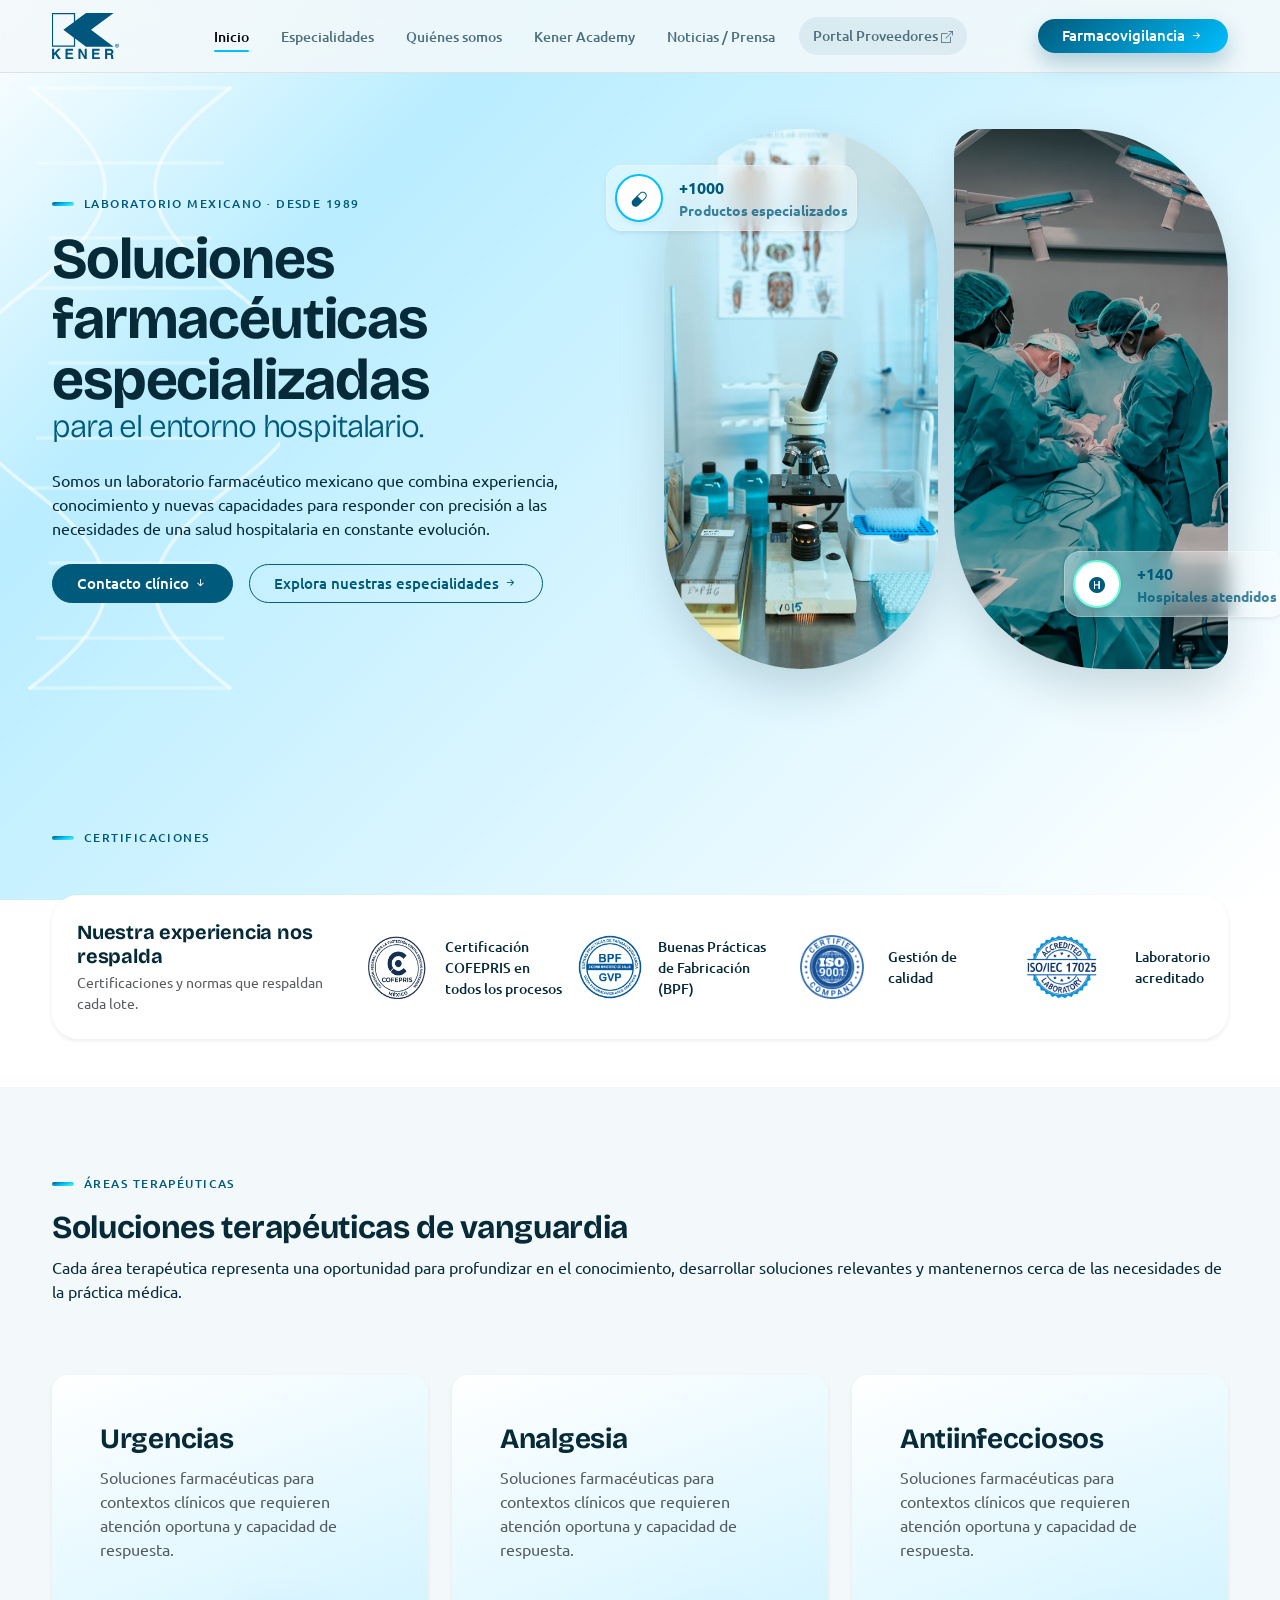
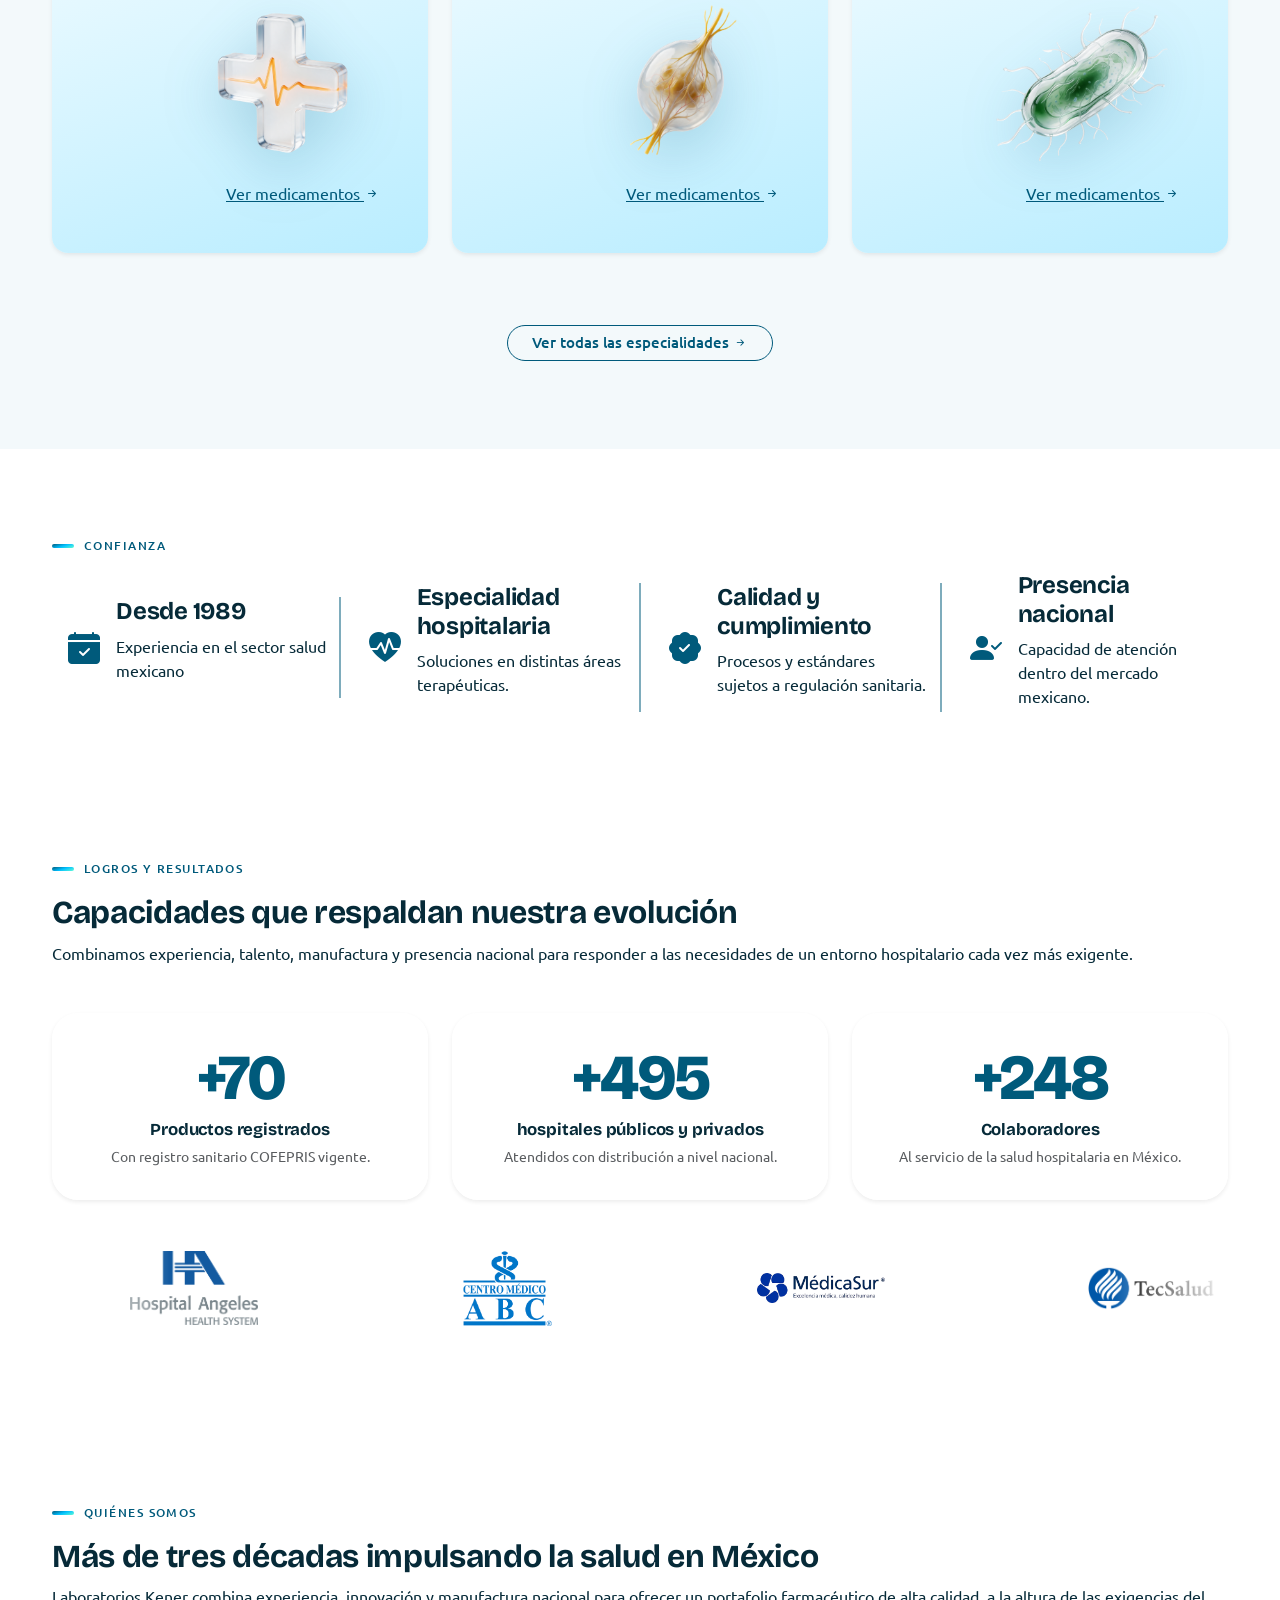
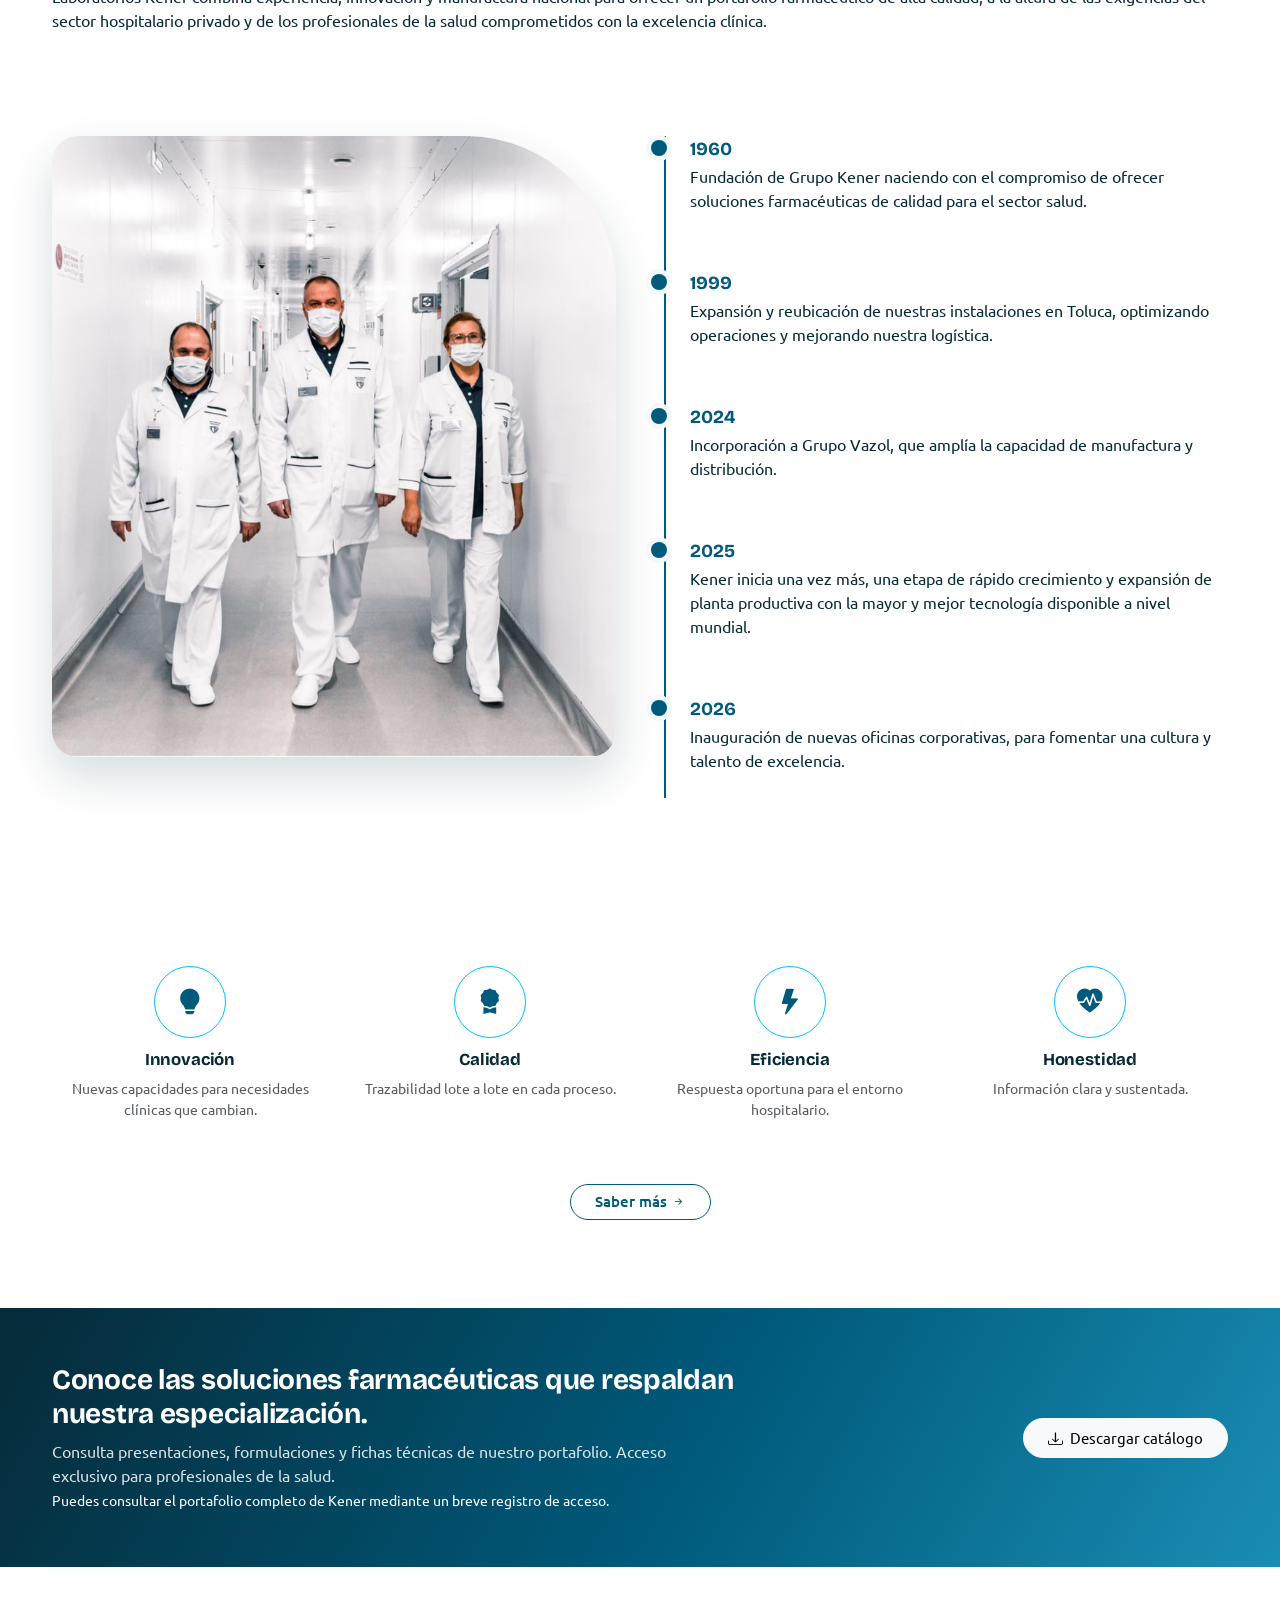
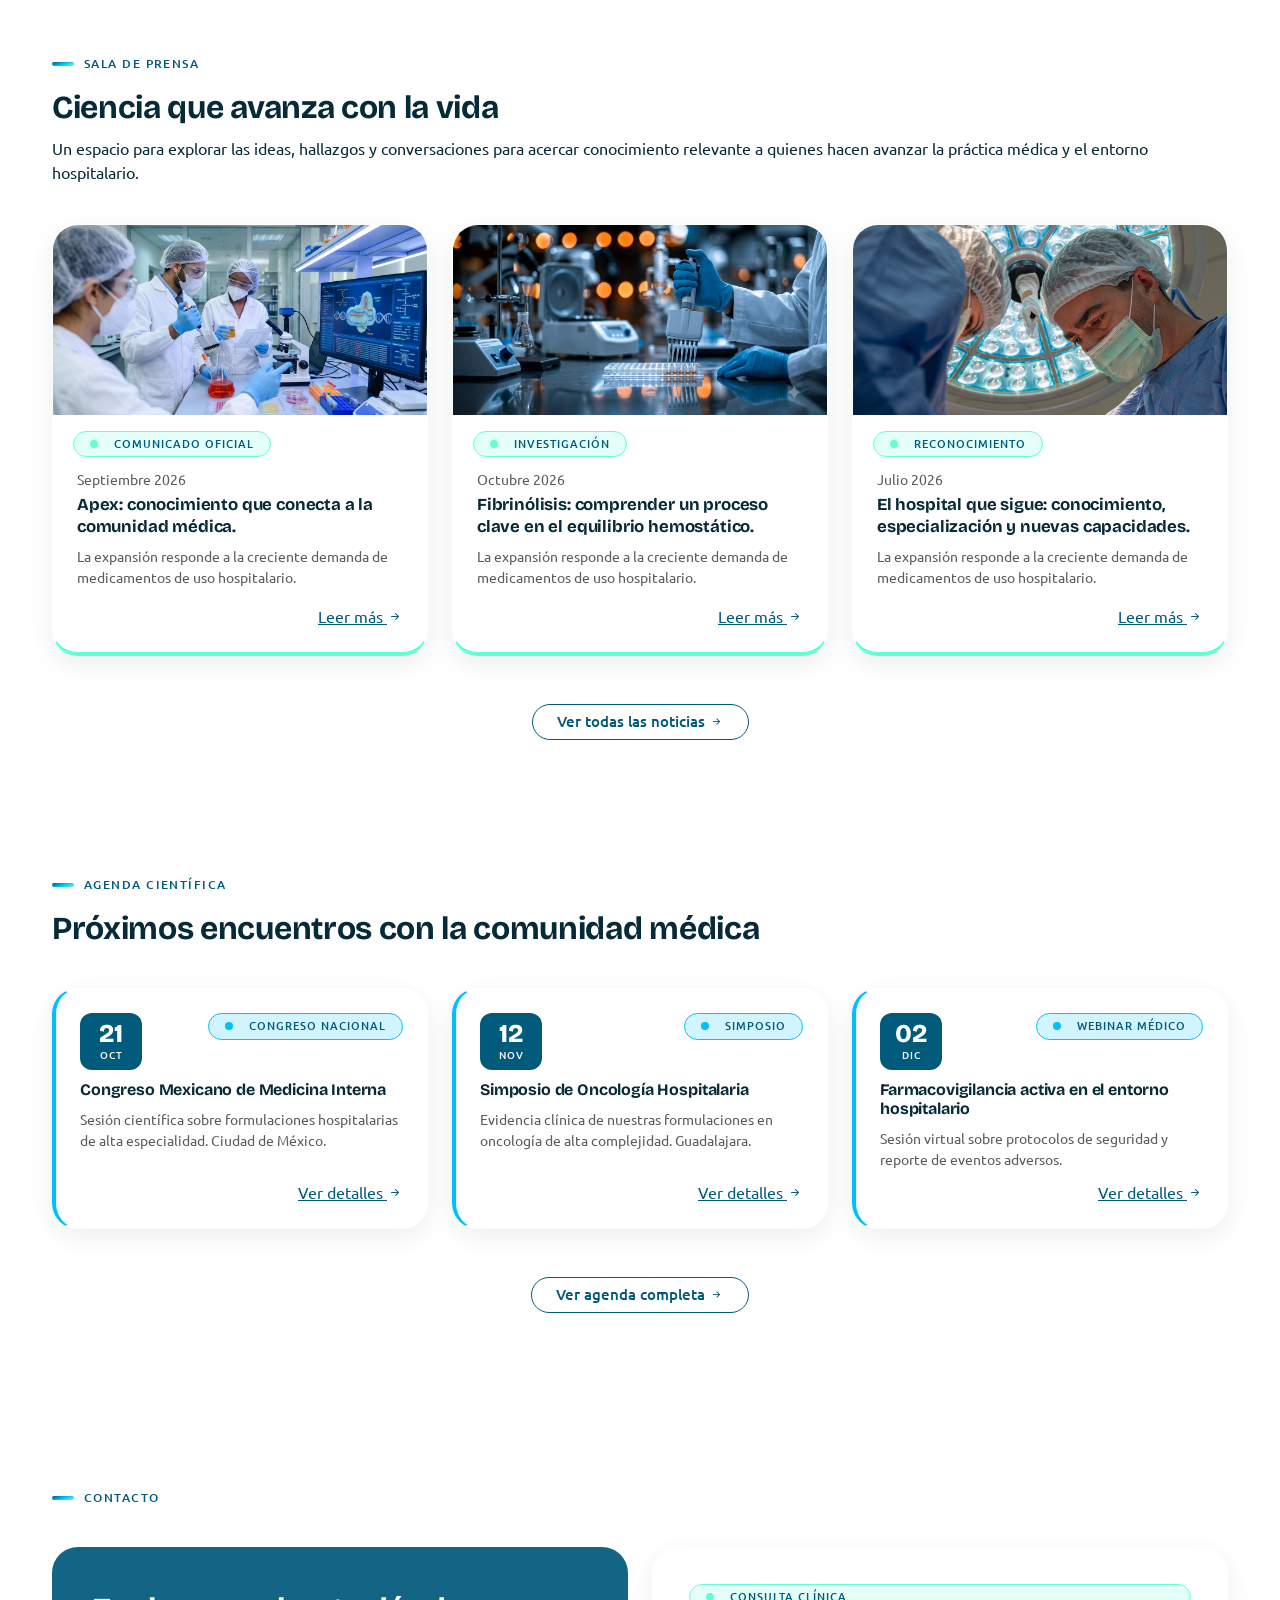
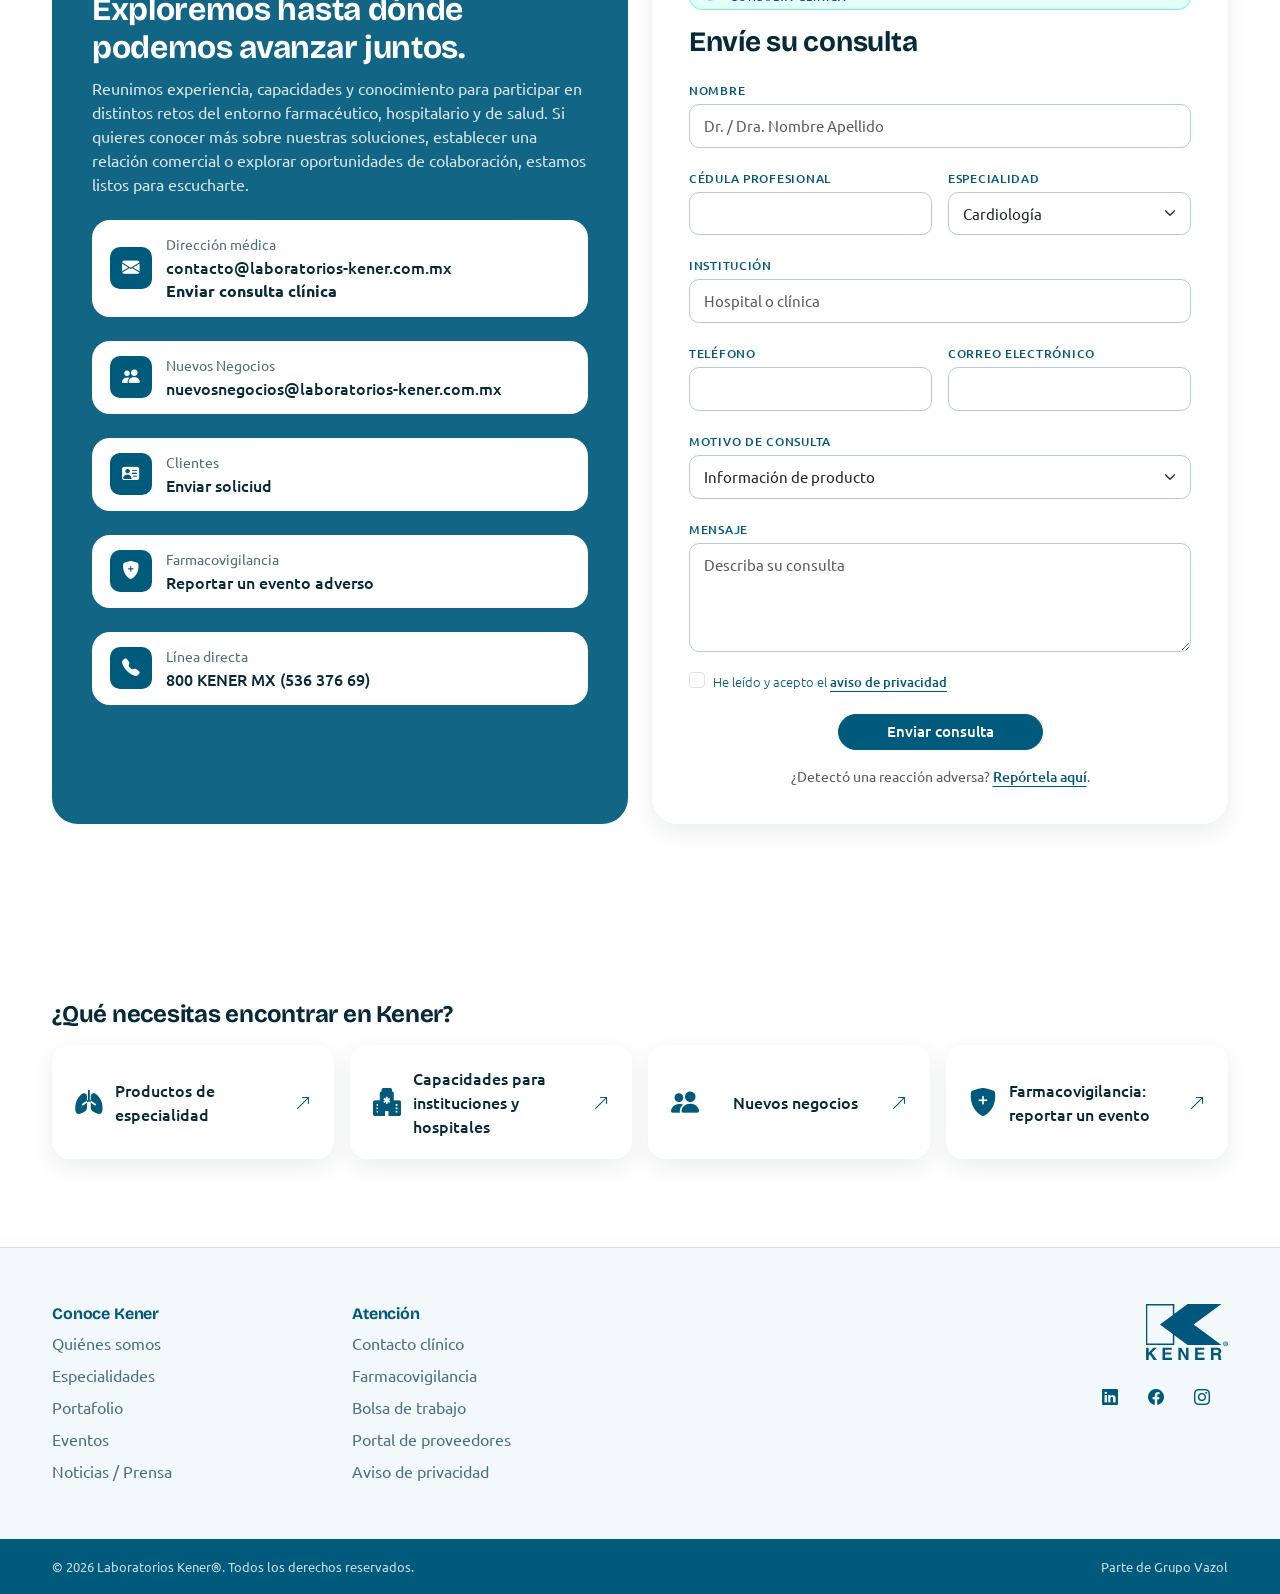
==== commit 739308bb: "Fix: logo Kener y certificaciones" ====
--- a/home.html
+++ b/home.html
@@ -13,11 +13,13 @@
 <link href="css/kener-styles.css" rel="stylesheet">
 </head>
 <body>
+  
+  
   <!-- ══ NAV ══ -->
   <header class="sticky-top">
       <nav class="navbar navbar-expand-lg py-2 border-bottom k-nav" aria-label="Principal">
           <div class="container-xxl">
-              <a class="navbar-brand" href="index.html"><img src="img/logo/logo%20kener-01.png" alt="Laboratorios Kener"></a>
+              <a class="navbar-brand" href="index.html"><img src="img/logo/Logo Kener (2).svg" alt="Laboratorios Kener"></a>
               <button class="navbar-toggler" type="button" data-bs-toggle="collapse" data-bs-target="#navMain" aria-controls="navMain" aria-expanded="false" aria-label="Abrir menú"><span class="navbar-toggler-icon"></span></button>
               <div class="collapse navbar-collapse" id="navMain">
               <ul class="navbar-nav mx-lg-auto gap-lg-3 my-3 my-lg-0 align-items-lg-center">
@@ -89,15 +91,15 @@
   <section id="sec-certificaciones"class="pb-5 padding-section" aria-labelledby="t-cert">
     <div class="container-xxl ">
       <div class="eyebrow">Certificaciones</div>
-      <div class="card-rounded-white shadow-sm p-4 mt-5">
+      <div class="card-rounded-white bg-white shadow-sm p-4 mt-5">
         <div class="row g-4 align-items-center">
           <div class="col-lg-3"><h2 id="t-cert" class="fs-5 mb-1">Nuestra experiencia nos respalda</h2><p class="small mb-0 text-muted">Certificaciones y normas que respaldan cada lote.</p></div>
           <!-- TODO: reemplazar los sellos por los logotipos oficiales (img/certificaciones/) -->
           <div class="col-lg-9"><div class="row row-cols-2 row-cols-md-4 g-3">
-            <div class="col d-flex align-items-center gap-3"><span class="seal" aria-hidden="true">COFE<br>PRIS</span><span class="small fw-medium">Certificación COFEPRIS en todos los procesos</span></div>
+            <div class="col d-flex align-items-center gap-3"><img src="img/logo-cofepris.png" width="64px" height="64px" alt="COFEPRIS"><span class="small fw-medium">Certificación COFEPRIS en todos los procesos</span></div>
             <div class="col d-flex align-items-center gap-3"><img src="img/bpf-gvp-mra9napg.png" width="64px" height="64px" alt="BPF"><span class="small fw-medium">Buenas Prácticas de Fabricación (BPF)</span></div>
-            <div class="col d-flex align-items-center gap-3"><img src="img/iso-9001-mra9bkpv.avif" width="72px" height="72px" alt="ISO-9001"><span class="small fw-medium">Gestión de calidad</span></div>
-            <div class="col d-flex align-items-center gap-3"><img src="img/isoiec_17025-mra9fup5.png" width="128px" height="64px" alt="ISO-/IEC"></span><span class="small fw-medium">Laboratorio acreditado</span></div>
+            <div class="col d-flex align-items-center gap-3"><img src="img/iso-9001-certified-logo.png" width="80px" height="80px" alt="ISO-9001"><span class="small fw-medium">Gestión de calidad</span></div>
+            <div class="col d-flex align-items-center gap-3"><img src="img/isoiec_17025-mra9fup5-sin-fondo.png" width="128px" height="64px" alt="ISO-/IEC"></span><span class="small fw-medium">Laboratorio acreditado</span></div>
           </div></div>
         </div>
       </div>
@@ -105,8 +107,9 @@
   </section>
 
   <!-- ══ ÁREAS TERAPÉUTICAS ══ -->
-  <section id="sec-especialidades" class="padding-section bg-white" aria-labelledby="t-esp">
-    <div class="container-xxl">
+  <section id="sec-especialidades" class="padding-section" style="background-color: var(--bg);" aria-labelledby="t-esp">
+    <div class="container-xxl">
+      <!--<svg class="dna-2" viewBox="0 0 120 280" aria-hidden="true"><g fill="none" stroke="#5BD6FF" stroke-width="0.5" stroke-linecap="round"><path d="M20 10 C60 40 60 60 20 90 C-20 120 -20 140 20 170 C60 200 60 220 20 250" opacity="0.6"></path><path d="M100 10 C60 40 60 60 100 90 C140 120 140 140 100 170 C60 200 60 220 100 250" opacity="0.6"></path><path d="M20 10 L100 10M23 40 L97 40M28 70 L92 70M20 90 L100 90M28 120 L92 120M23 150 L97 150M20 170 L100 170M28 200 L92 200M23 230 L97 230M20 250 L100 250" opacity="0.35"></path></g></svg>-->
       <div class="eyebrow">Áreas terapéuticas</div>
       <h2 id="t-esp" class="k-h2">Soluciones terapéuticas de vanguardia</h2>
       <p class="k-lead mb-5">Cada área terapéutica representa una oportunidad para profundizar en el conocimiento, desarrollar soluciones relevantes y mantenernos cerca de las necesidades de la práctica médica.    </p>
@@ -142,6 +145,7 @@
           </div>
         </div> 
       </div>
+      
       <div class="text-center mt-5"><a href="especialidades.html" class="btn btn-outline-primary rounded-pill px-4">Ver todas las especialidades <i class="bi bi-arrow-right-short"></i></a></div>
     </div>
   </section>
@@ -279,7 +283,7 @@
         </div>
         <div class="col-md-4">
           <div class="k-card news">
-              <img src="img/researcher-analyzing-samples-under-microscope-in-l-2026-09-23-07-21-56-utc.jpg" alt="Investigación en formulaciones cardiovasculares">
+              <img src="img/gemini_generated_image_xduejzxduejzxdue-mrajwsuy.png" alt="Investigación en formulaciones cardiovasculares">
             <span class="tag-primary"><span class="dot"></span><span>Investigación</span></span>
             <div class="body"><small class="text-muted">Octubre 2026</small>
               <h3 class="mt-1">Fibrinólisis: comprender un proceso clave en el equilibrio hemostático.</h3>
@@ -371,7 +375,7 @@
         </div>
         <div class="col-lg-6">
           <div id="contenedorFormularios">
-            <form id="form-consulta-clinica" class="k-card collapse k-form show" action="#" method="post" data-bs-parent="#contenedorFormularios"><!-- Se sustituye por shortcode de Contact Form 7 -->
+            <form id="form-consulta-clinica" class="k-card k-form collapse  show" action="#" method="post" data-bs-parent="#contenedorFormularios"><!-- Se sustituye por shortcode de Contact Form 7 -->
                 <span class="tag-primary mb-3"><span class="dot"></span><span>Consulta clínica</span></span>
                 <h3 class="fs-3 mb-3">Envíe su consulta</h3>
                 <div class="row g-3">
@@ -462,7 +466,7 @@
         <div class="col-6 col-lg-3"><h4>Conoce Kener</h4><ul><li><a href="quienes-somos.html">Quiénes somos</a></li><li><a href="especialidades.html">Especialidades</a></li><li><a href="portafolio.html">Portafolio</a></li><li><a href="eventos.html">Eventos</a></li><li><a href="noticias.html">Noticias / Prensa</a></li></ul></div>
         <div class="col-6 col-lg-3"><h4>Atención</h4><ul><li><a href="#contacto">Contacto clínico</a></li><li><a href="farmacovigilancia.html">Farmacovigilancia</a></li><li><a href="bolsa-de-trabajo.html">Bolsa de trabajo</a></li><li><a href="#" target="_blank" rel="noopener">Portal de proveedores</a></li><li><a href="aviso-de-privacidad.html">Aviso de privacidad</a></li></ul></div>
         <div class="col-lg-6 text-lg-end">
-          <img src="img/logo/logo%20kener-01.png" alt="Laboratorios Kener" style="height:56px;width:auto" class="mb-3">
+          <img src="img/logo/Logo Kener (2).svg" alt="Laboratorios Kener" style="height:56px;width:auto" class="mb-3">
           <div class="social"><a href="#" aria-label="LinkedIn"><i class="bi bi-linkedin"></i></a><a href="#" aria-label="Facebook"><i class="bi bi-facebook"></i></a><a href="#" aria-label="Instagram"><i class="bi bi-instagram"></i></a></div>
         </div>
       </div>
--- a/css/kener-styles.css
+++ b/css/kener-styles.css
@@ -117,7 +117,6 @@
   color:var(--ink); 
   min-height: 100vh;}
 h1,h2,h3,h4,h5,h6{font-family:var(--font-text-title); font-weight:700; letter-spacing:-0.01em; color:var(--ink);}
-section{border-top:1px solid var(--line);}
 section:first-of-type{border-top:none;}
 .container-xxl{max-width:1200px;}
 
@@ -369,8 +368,8 @@
 .k-nav{background:rgba(243,249,251,.86); backdrop-filter:blur(14px);}
 .k-nav .navbar-brand img{height:46px; width:auto;}
 .k-nav .nav-link-portal{background:rgba(0,90,123,.08); border-radius:50px; padding-inline:14px!important;}
+.k-link{font-weight:500; color:var(--primary); text-decoration:underline; text-underline-offset:4px;}
 .k-link:hover{color:var(--sec-jeans-blue);}
-
 /* HERO — marcos de curvas*/
 .hero{padding:56px 0 72px; position:relative; overflow:hidden; padding:56px 0 72px; position:relative; overflow:hidden; }
 .hero h1{font-size:clamp(2.4rem,5vw,3.6rem); line-height:1.05; letter-spacing:-.02em; font-weight:700;}
@@ -382,13 +381,45 @@
 .t-top{top:28px; left: -50px;; white-space:nowrap;}
 .t-bot{bottom:28px; right: -50px;  white-space:nowrap;}
 .element-z-index{position: absolute; z-index: 1;}
-.hero-dna{position:absolute;top:-40px;left:-20px;width:300px;height:840px;opacity:0.5;pointer-events:none;
-perspective: 1000px;
-  transform-style: preserve-3d;
+.hero-dna{position:absolute;top:-200px;left:-20px;width:300px;height:1080px;opacity:1;pointer-events:none;}
+.dna-2{
+  position: absolute;
+  width: 700px;
+    height: 1100px;
+    opacity: 0.5;
+    pointer-events: none;
+    left: 850px;
+    top: 1060px;
+    perspective: 1000px;
+    transform-style: preserve-3d;
+    animation: dnaRotate 8s linear infinite;
+}
+
+.full-page-dna-bg {
+  position: fixed;
+  top: 0;
+  right: 0;           /* Lo fija completamente al borde derecho de la pantalla */
+  width: 30vw;        /* Ocupa el 40% del ancho (puedes ajustarlo entre 30vw y 45vw a tu gusto) */
+  max-width: 500px;   /* Evita que crezca demasiado en monitores ultra-panorámicos */
+  height: 100vh;      /* Cubre todo el alto de la pantalla */
+  z-index: -1;        /* Lo mantiene detrás del contenido */
+  pointer-events: none; /* Vital para que no bloquee clics ni selección de texto */
+  opacity: 0.32;      /* Sutil y elegante como marca de agua */
   
-  /* Aplicamos la animación infinita */
-  animation: dnaRotate 8s linear infinite;
-}
+  /* Efecto neón y animación continua */
+  filter: drop-shadow(0 0 12px rgba(0, 191, 255, 0.3));
+  animation: fullDnaFloat 8s ease-in-out infinite;
+}
+
+/* Animación vertical suave 
+@keyframes fullDnaFloat {
+  0%, 100% {
+    transform: translateY(0px);
+  }
+  50% {
+    transform: translateY(-20px);
+  }
+}*/
 
 
 /* Definición de la animación de giro continuo */
@@ -467,7 +498,7 @@
 .finder i{color:var(--primary);}
 
 /* FOOTER */
-.k-footer{border-top:1px solid var(--line); padding:56px 0 0; background:#fff;}
+.k-footer{border-top:1px solid var(--line); padding:56px 0 0; background:var(--bg);}
 .k-footer h4{font-size:1rem; color:var(--primary);}
 .k-footer ul{list-style:none; padding:0; margin:0;}
 .k-footer li{margin-bottom:8px;}
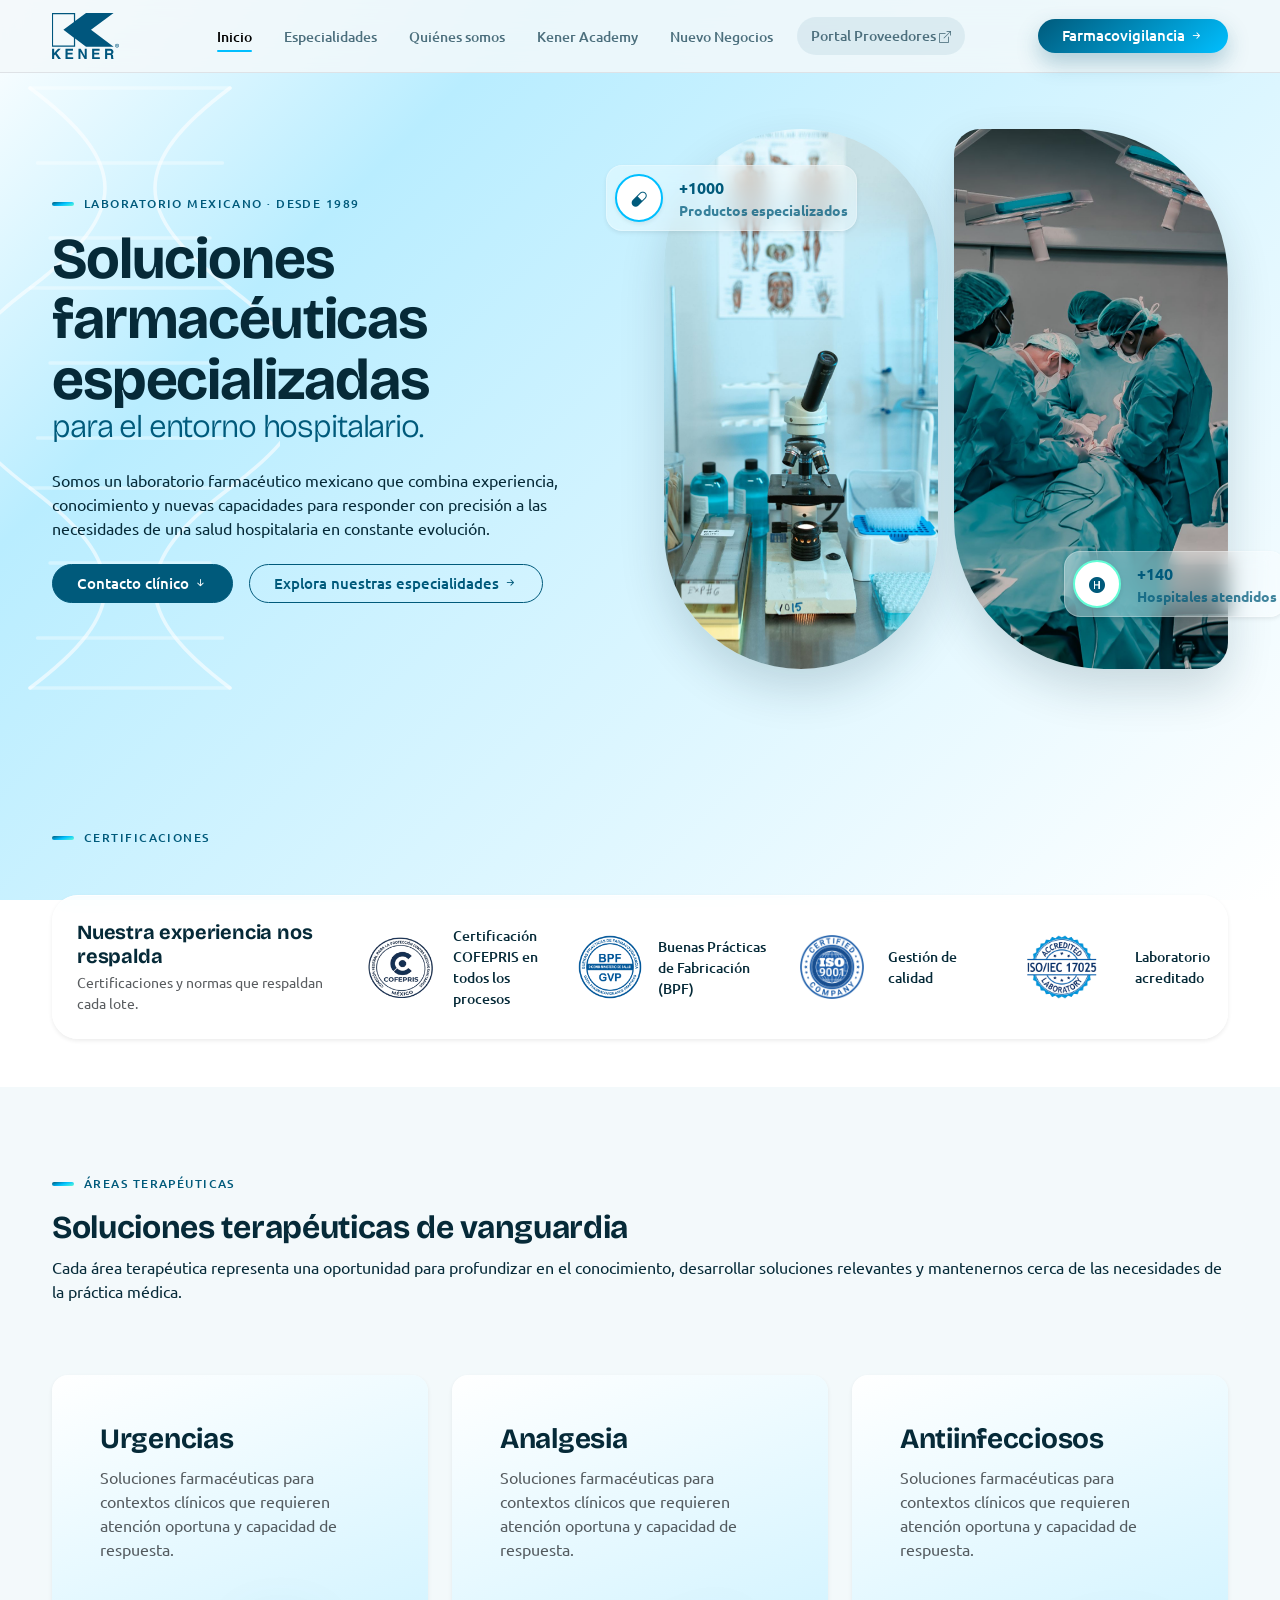
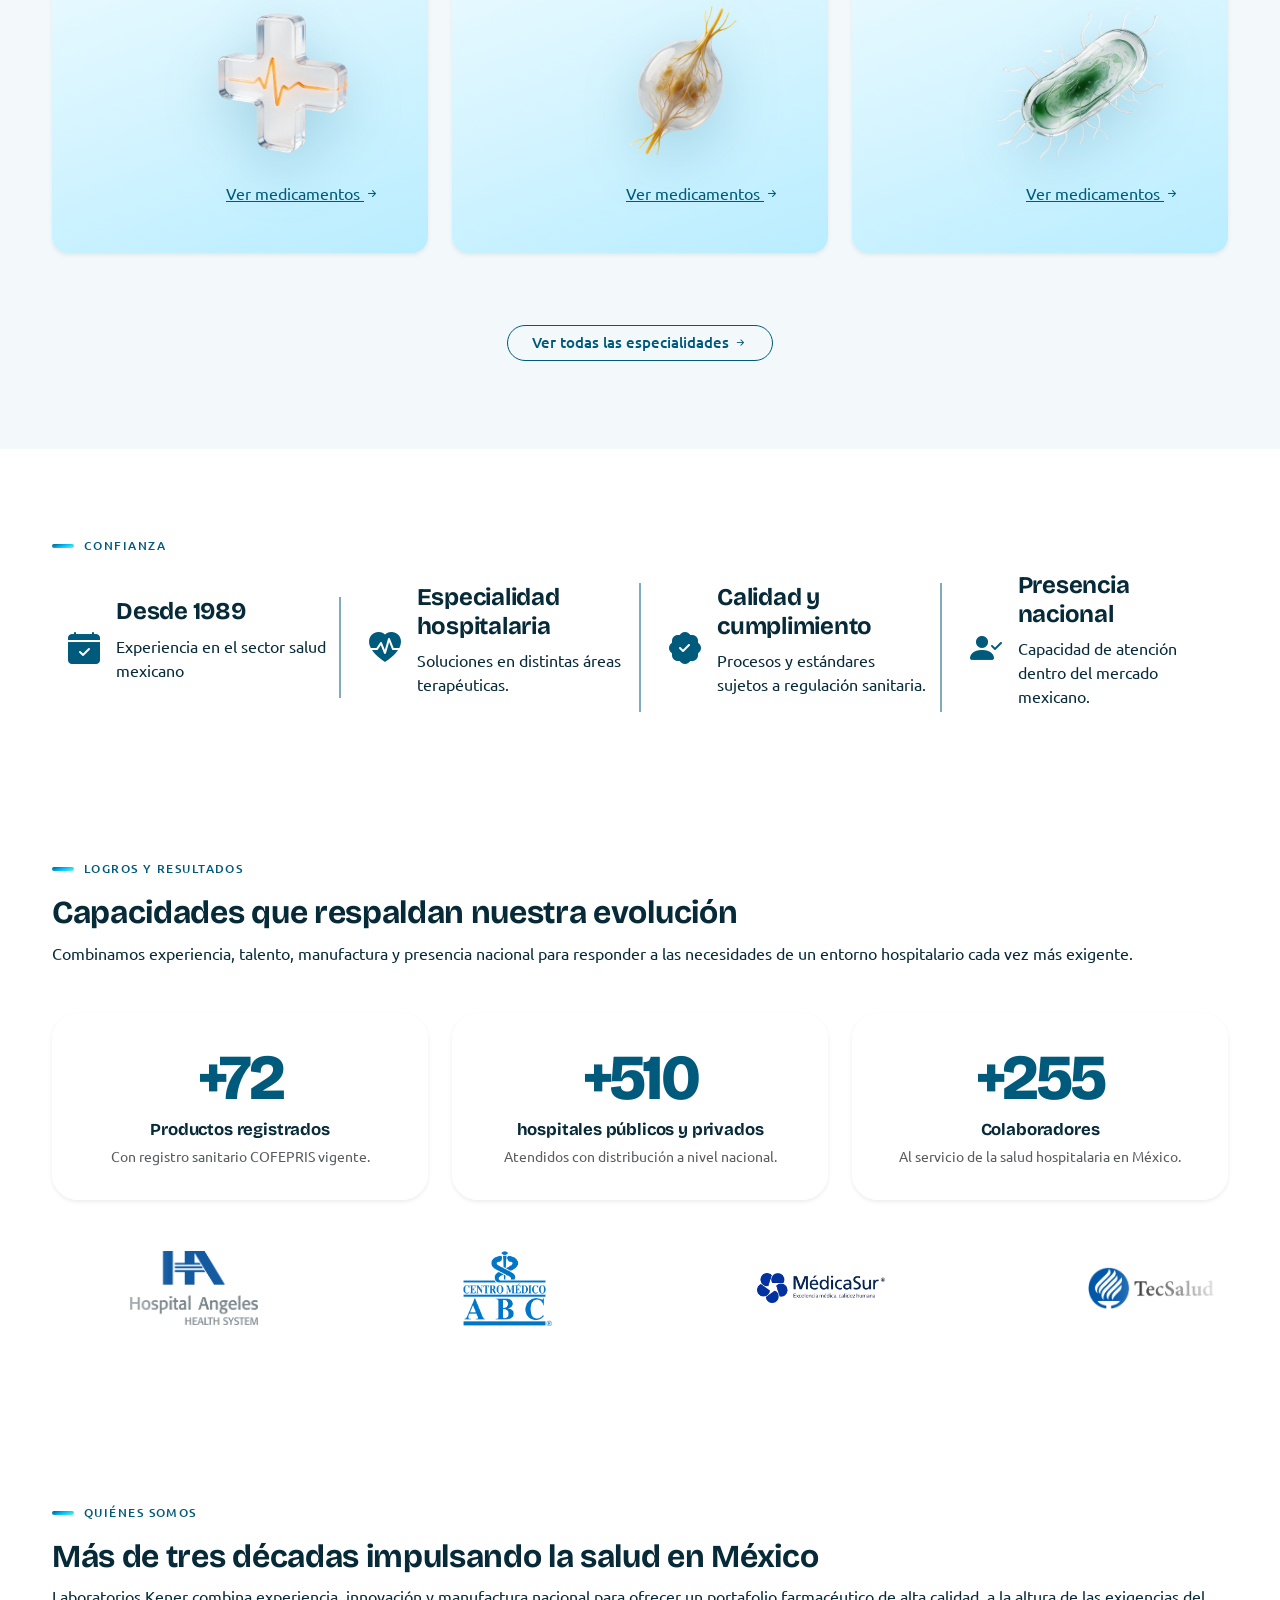
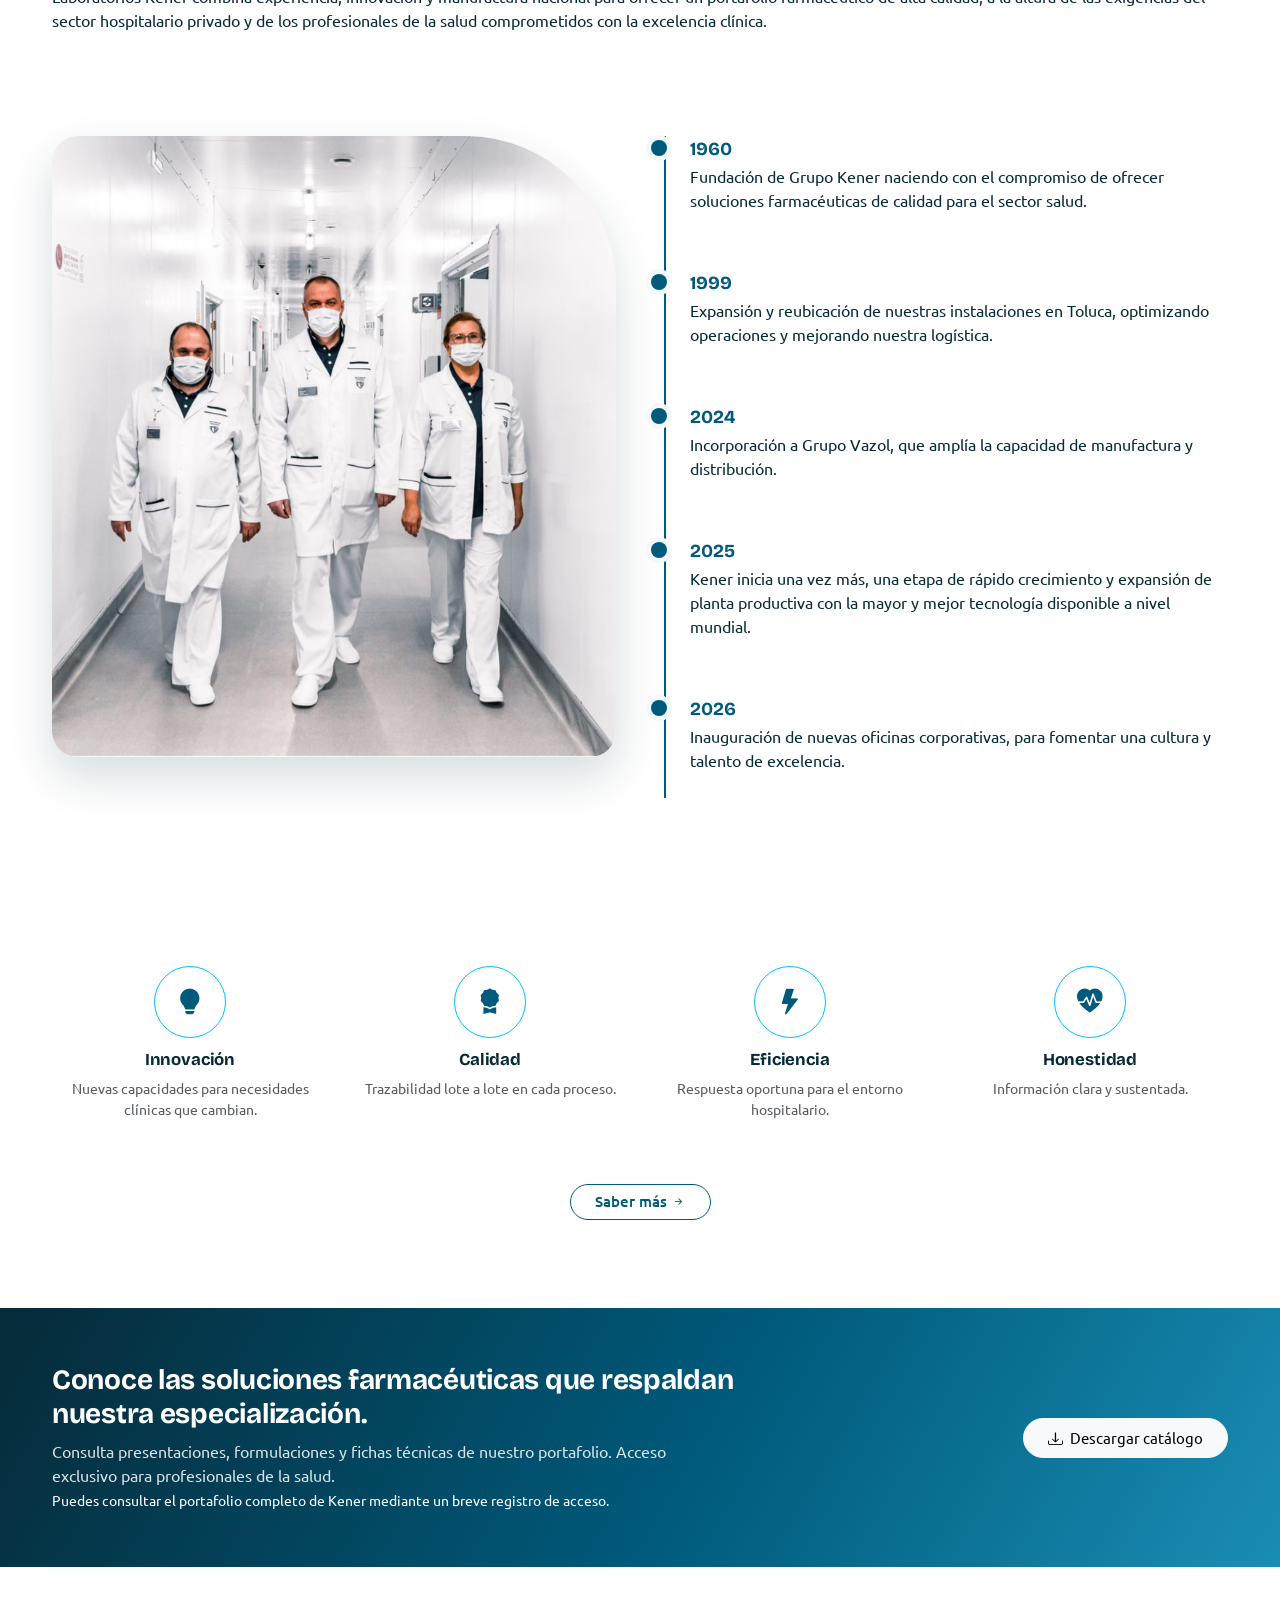
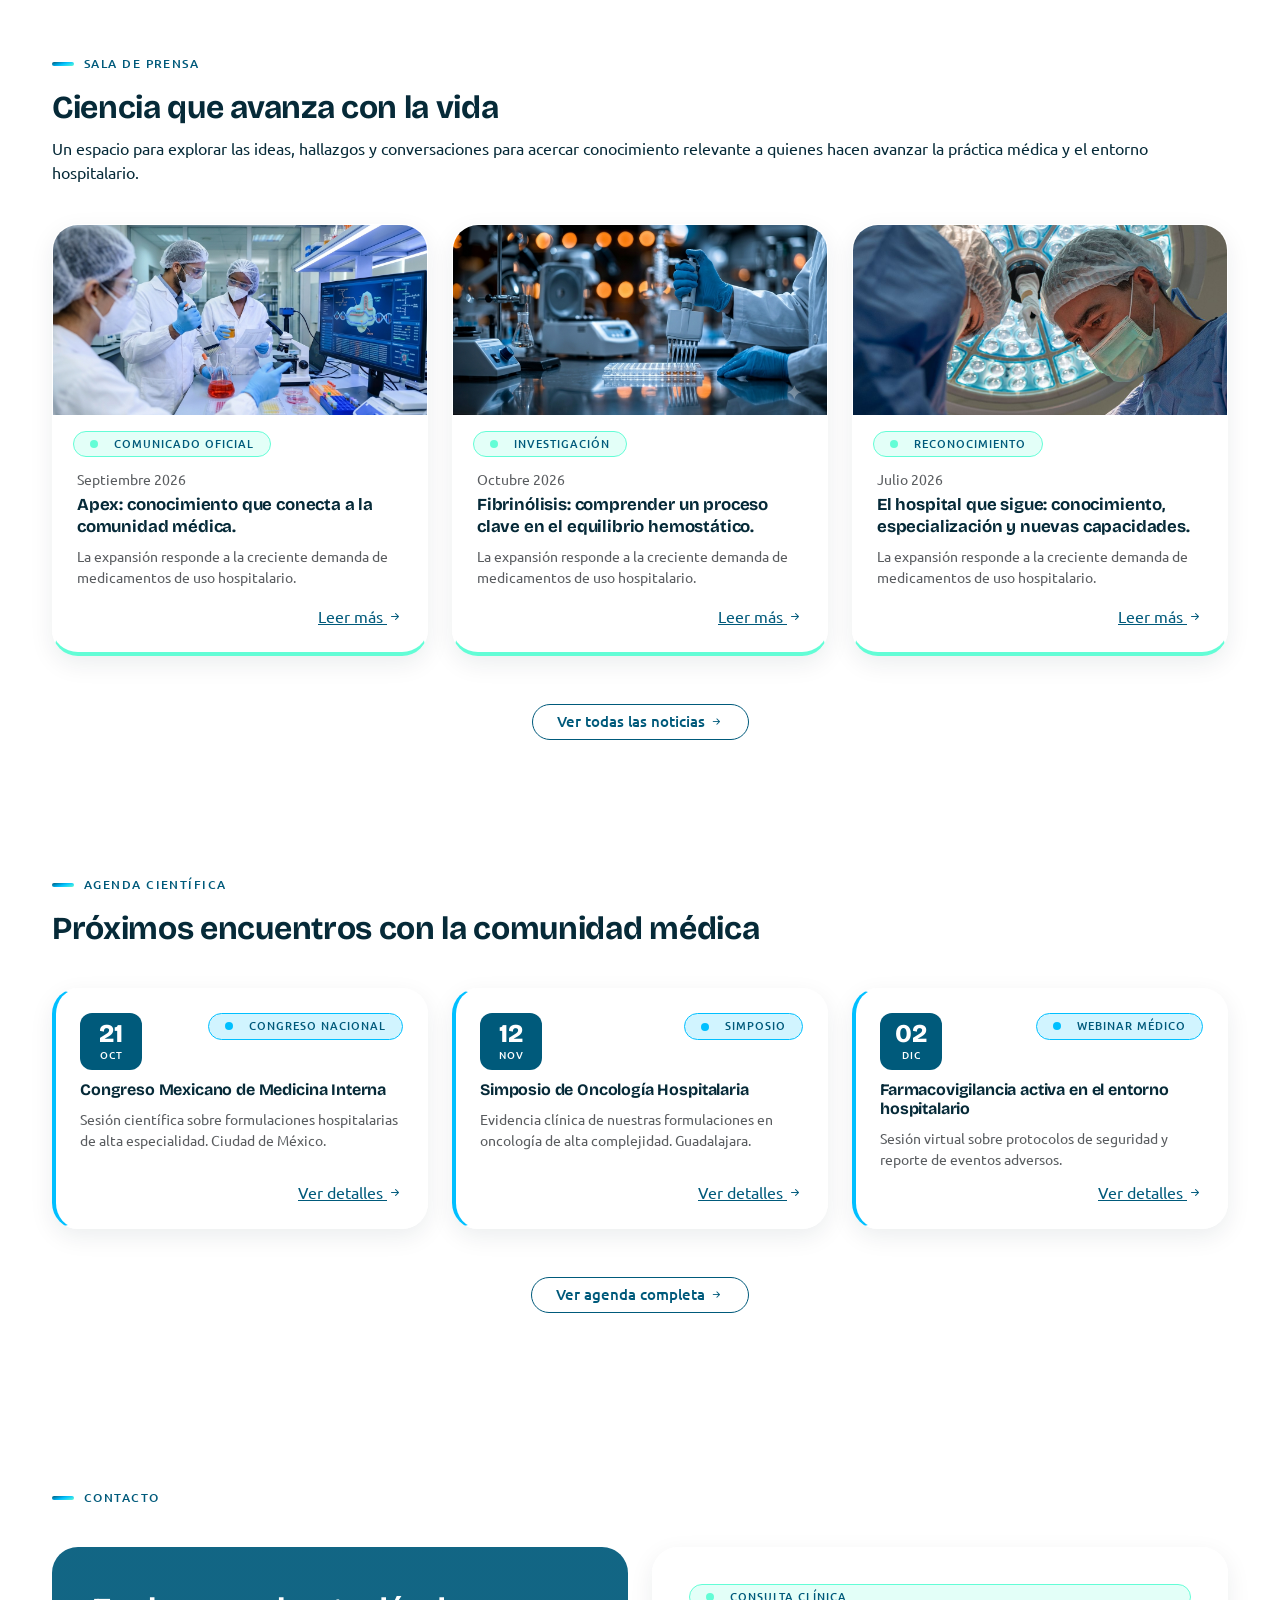
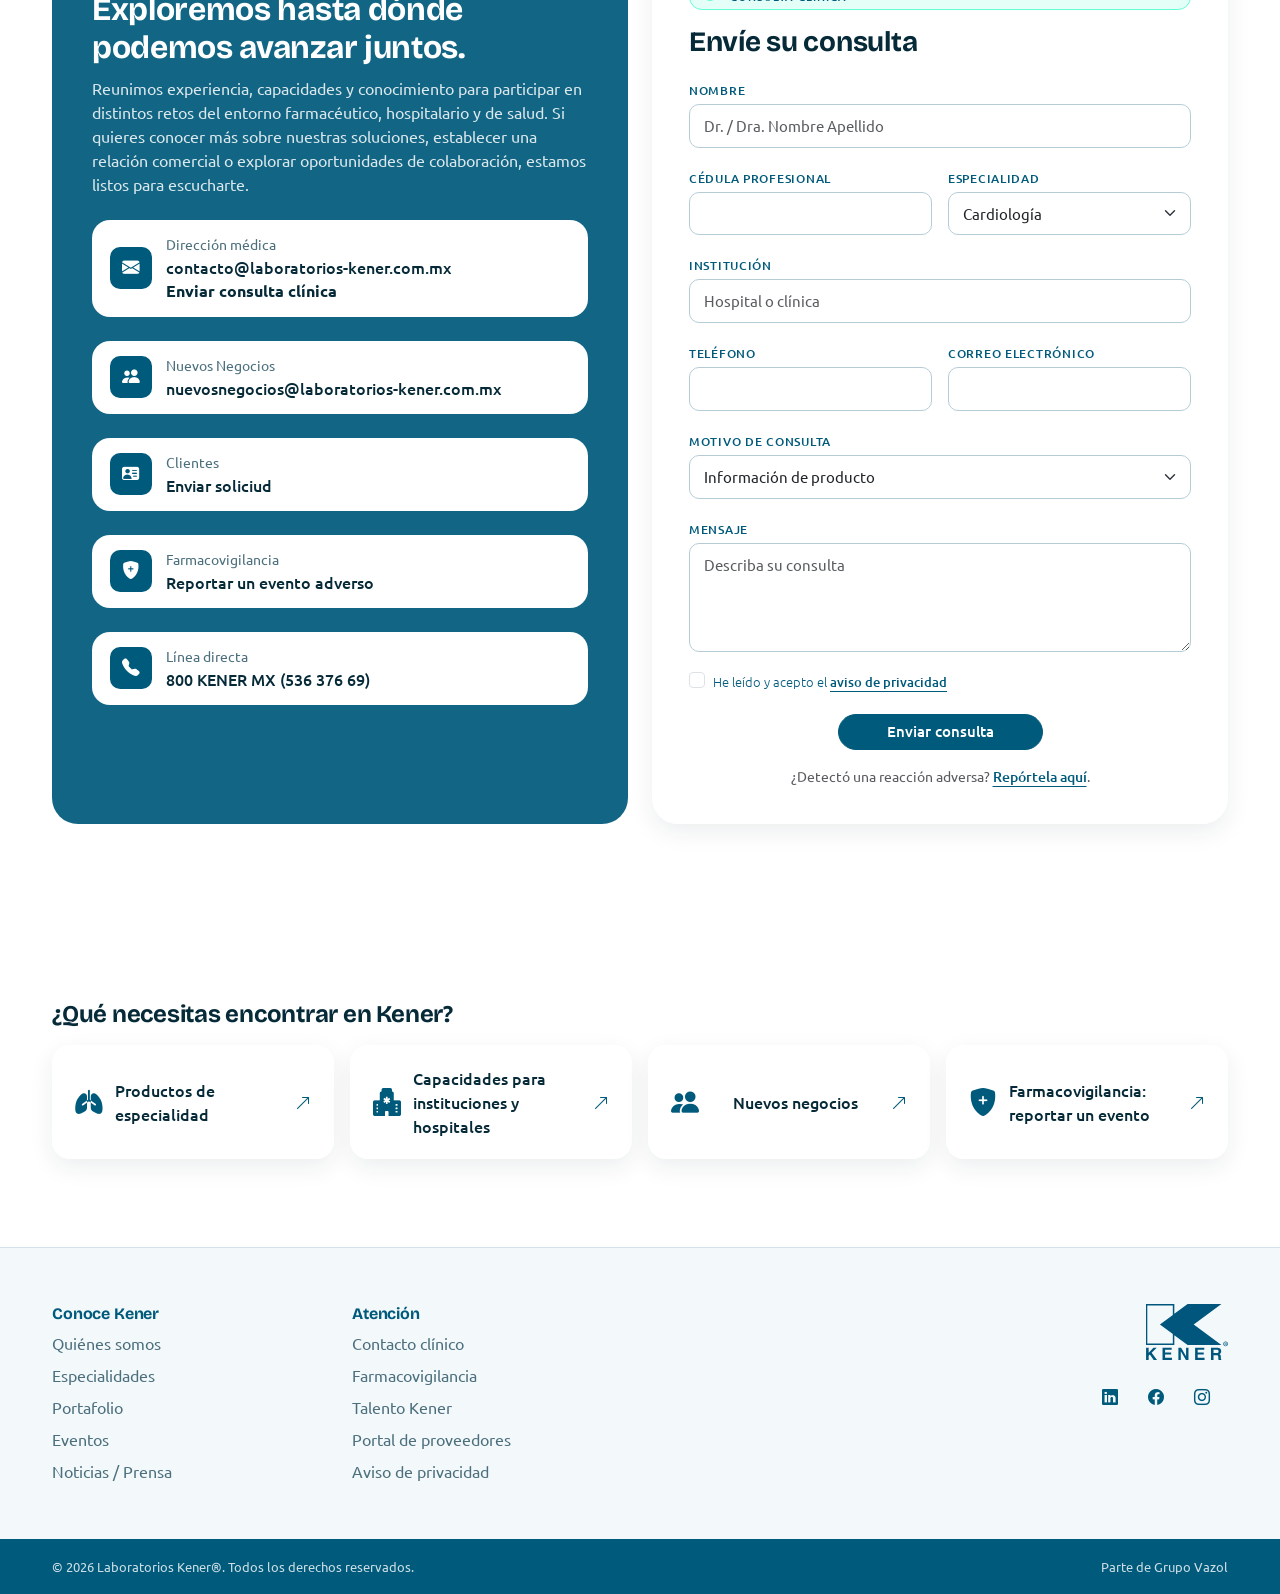
==== commit 0283edf6: "Fix: logo Kener, paginados y estados de información, iconos de especialidades y el sistema en contex" ====
--- a/home.html
+++ b/home.html
@@ -27,7 +27,7 @@
                   <li class="nav-item"><a class="nav-link" href="#">Especialidades</a></li>
                   <li class="nav-item"><a class="nav-link" href="#">Quiénes somos</a></li>
                   <li class="nav-item"><a class="nav-link" href="#">Kener Academy</a></li>
-                  <li class="nav-item"><a class="nav-link" href="#">Noticias / Prensa</a></li>
+                  <li class="nav-item"><a class="nav-link" href="#">Nuevo Negocios</a></li>
                   <li class="nav-item"><a class="nav-link nav-link-portal" href="#" target="_blank" rel="noopener">Portal Proveedores <i class="bi bi-box-arrow-up-right small"></i></a></li><!-- TODO: URL del portal externo -->
               </ul>
               <a href="#" class="btn btn-gradient rounded-pill px-4">Farmacovigilancia <i class="bi bi-arrow-right-short"></i></a>
@@ -83,7 +83,7 @@
                 </div>
               </div>
             </div>
-          </div>
+        </div>
     </div>
   </div>
 
@@ -91,12 +91,12 @@
   <section id="sec-certificaciones"class="pb-5 padding-section" aria-labelledby="t-cert">
     <div class="container-xxl ">
       <div class="eyebrow">Certificaciones</div>
-      <div class="card-rounded-white bg-white shadow-sm p-4 mt-5">
+      <div class="card-rounded-white shadow-sm p-4 mt-5">
         <div class="row g-4 align-items-center">
           <div class="col-lg-3"><h2 id="t-cert" class="fs-5 mb-1">Nuestra experiencia nos respalda</h2><p class="small mb-0 text-muted">Certificaciones y normas que respaldan cada lote.</p></div>
           <!-- TODO: reemplazar los sellos por los logotipos oficiales (img/certificaciones/) -->
           <div class="col-lg-9"><div class="row row-cols-2 row-cols-md-4 g-3">
-            <div class="col d-flex align-items-center gap-3"><img src="img/logo-cofepris.png" width="64px" height="64px" alt="COFEPRIS"><span class="small fw-medium">Certificación COFEPRIS en todos los procesos</span></div>
+            <div class="col d-flex align-items-center gap-3"><img src="img/logo-cofepris.png" width="72px" height="auto" alt="COFEPRIS"><span class="small fw-medium">Certificación COFEPRIS en todos los procesos</span></div>
             <div class="col d-flex align-items-center gap-3"><img src="img/bpf-gvp-mra9napg.png" width="64px" height="64px" alt="BPF"><span class="small fw-medium">Buenas Prácticas de Fabricación (BPF)</span></div>
             <div class="col d-flex align-items-center gap-3"><img src="img/iso-9001-certified-logo.png" width="80px" height="80px" alt="ISO-9001"><span class="small fw-medium">Gestión de calidad</span></div>
             <div class="col d-flex align-items-center gap-3"><img src="img/isoiec_17025-mra9fup5-sin-fondo.png" width="128px" height="64px" alt="ISO-/IEC"></span><span class="small fw-medium">Laboratorio acreditado</span></div>
@@ -464,7 +464,7 @@
     <div class="container-xxl">
       <div class="row g-4">
         <div class="col-6 col-lg-3"><h4>Conoce Kener</h4><ul><li><a href="quienes-somos.html">Quiénes somos</a></li><li><a href="especialidades.html">Especialidades</a></li><li><a href="portafolio.html">Portafolio</a></li><li><a href="eventos.html">Eventos</a></li><li><a href="noticias.html">Noticias / Prensa</a></li></ul></div>
-        <div class="col-6 col-lg-3"><h4>Atención</h4><ul><li><a href="#contacto">Contacto clínico</a></li><li><a href="farmacovigilancia.html">Farmacovigilancia</a></li><li><a href="bolsa-de-trabajo.html">Bolsa de trabajo</a></li><li><a href="#" target="_blank" rel="noopener">Portal de proveedores</a></li><li><a href="aviso-de-privacidad.html">Aviso de privacidad</a></li></ul></div>
+        <div class="col-6 col-lg-3"><h4>Atención</h4><ul><li><a href="#contacto">Contacto clínico</a></li><li><a href="farmacovigilancia.html">Farmacovigilancia</a></li><li><a href="bolsa-de-trabajo.html">Talento Kener</a></li><li><a href="#" target="_blank" rel="noopener">Portal de proveedores</a></li><li><a href="aviso-de-privacidad.html">Aviso de privacidad</a></li></ul></div>
         <div class="col-lg-6 text-lg-end">
           <img src="img/logo/Logo Kener (2).svg" alt="Laboratorios Kener" style="height:56px;width:auto" class="mb-3">
           <div class="social"><a href="#" aria-label="LinkedIn"><i class="bi bi-linkedin"></i></a><a href="#" aria-label="Facebook"><i class="bi bi-facebook"></i></a><a href="#" aria-label="Instagram"><i class="bi bi-instagram"></i></a></div>
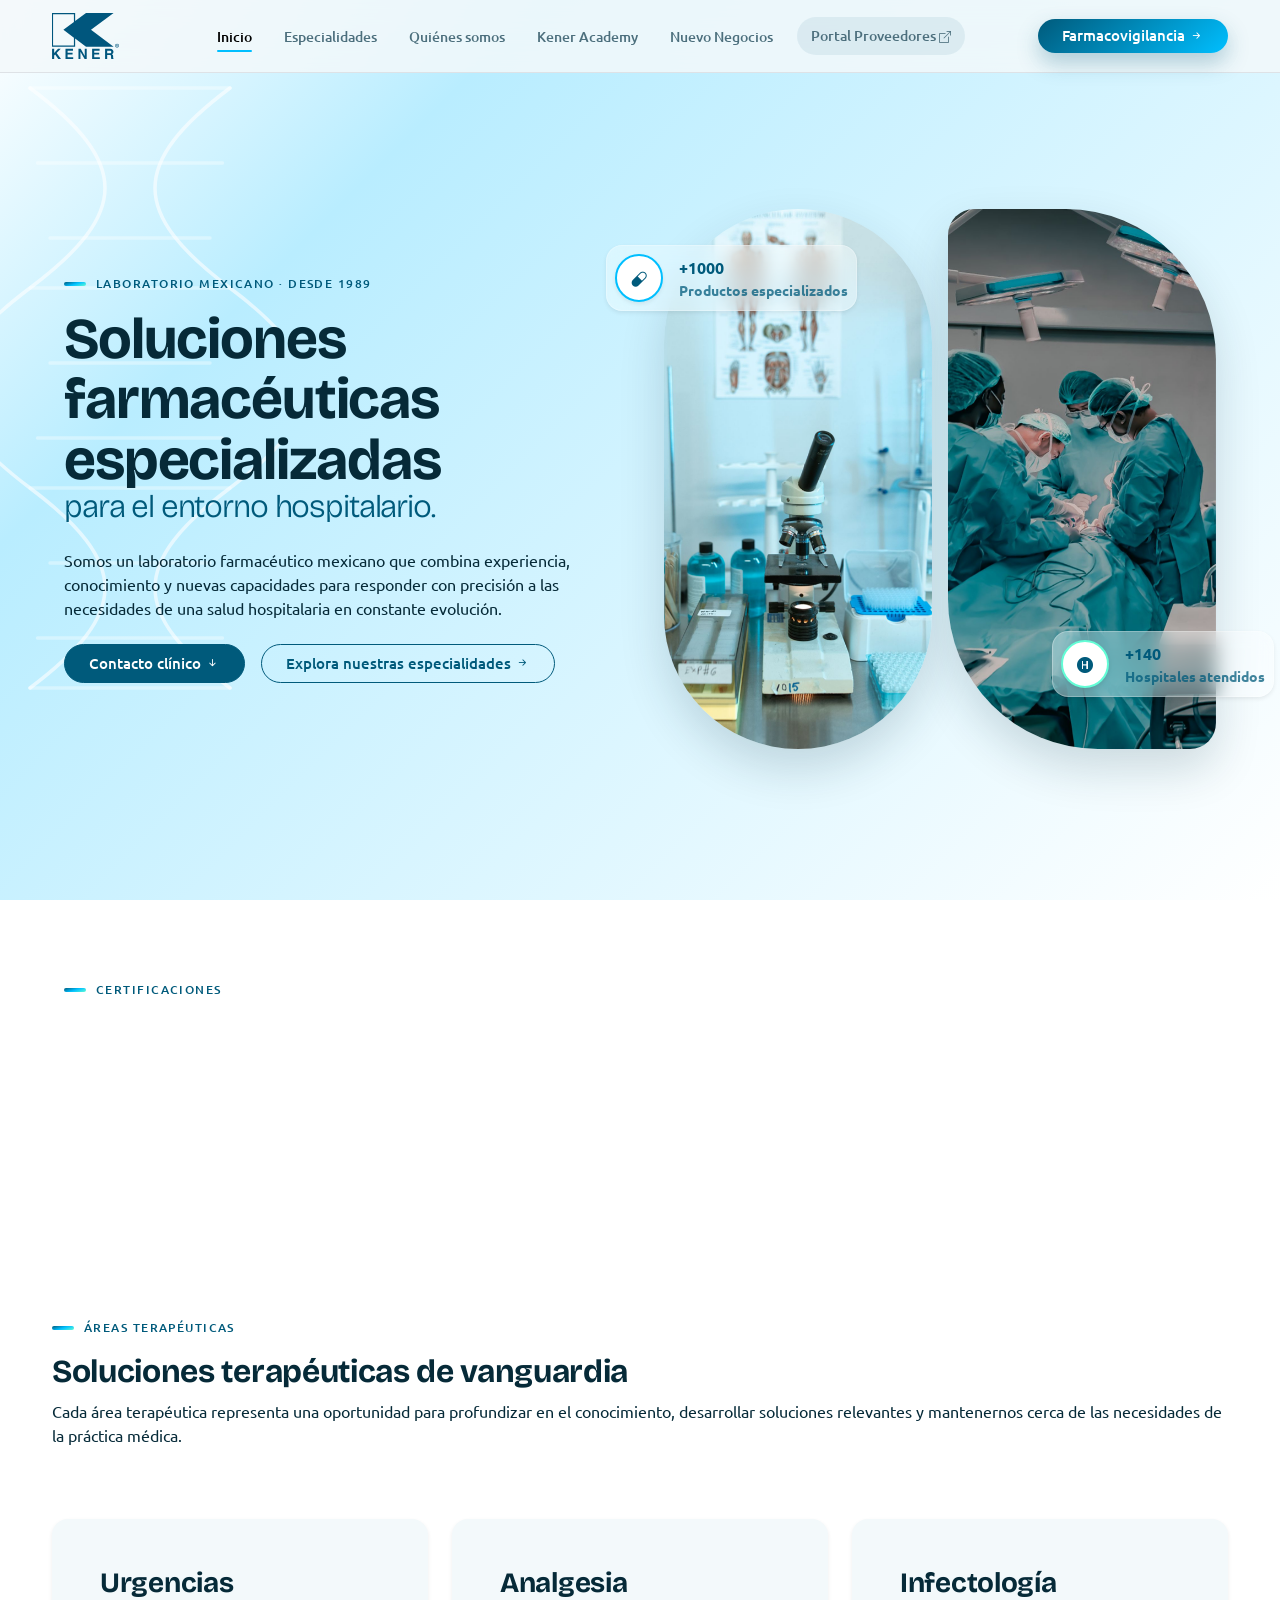
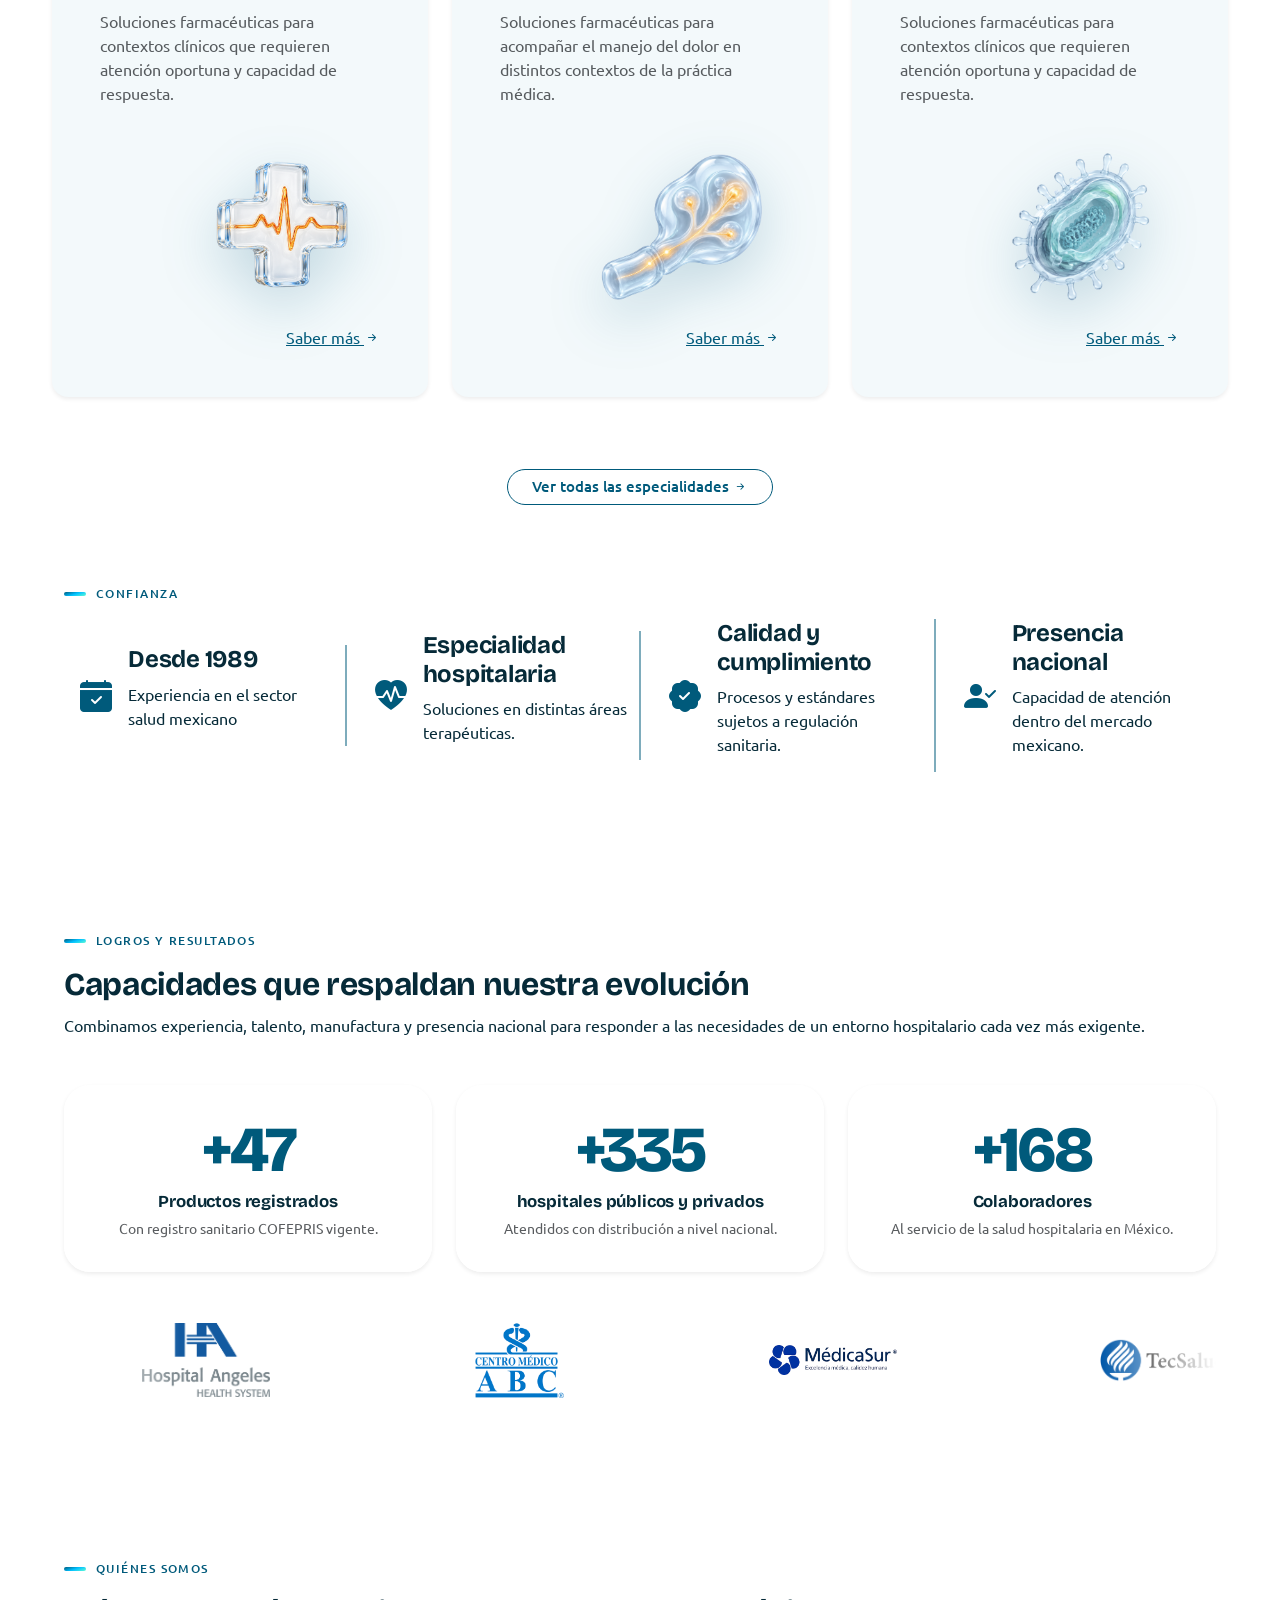
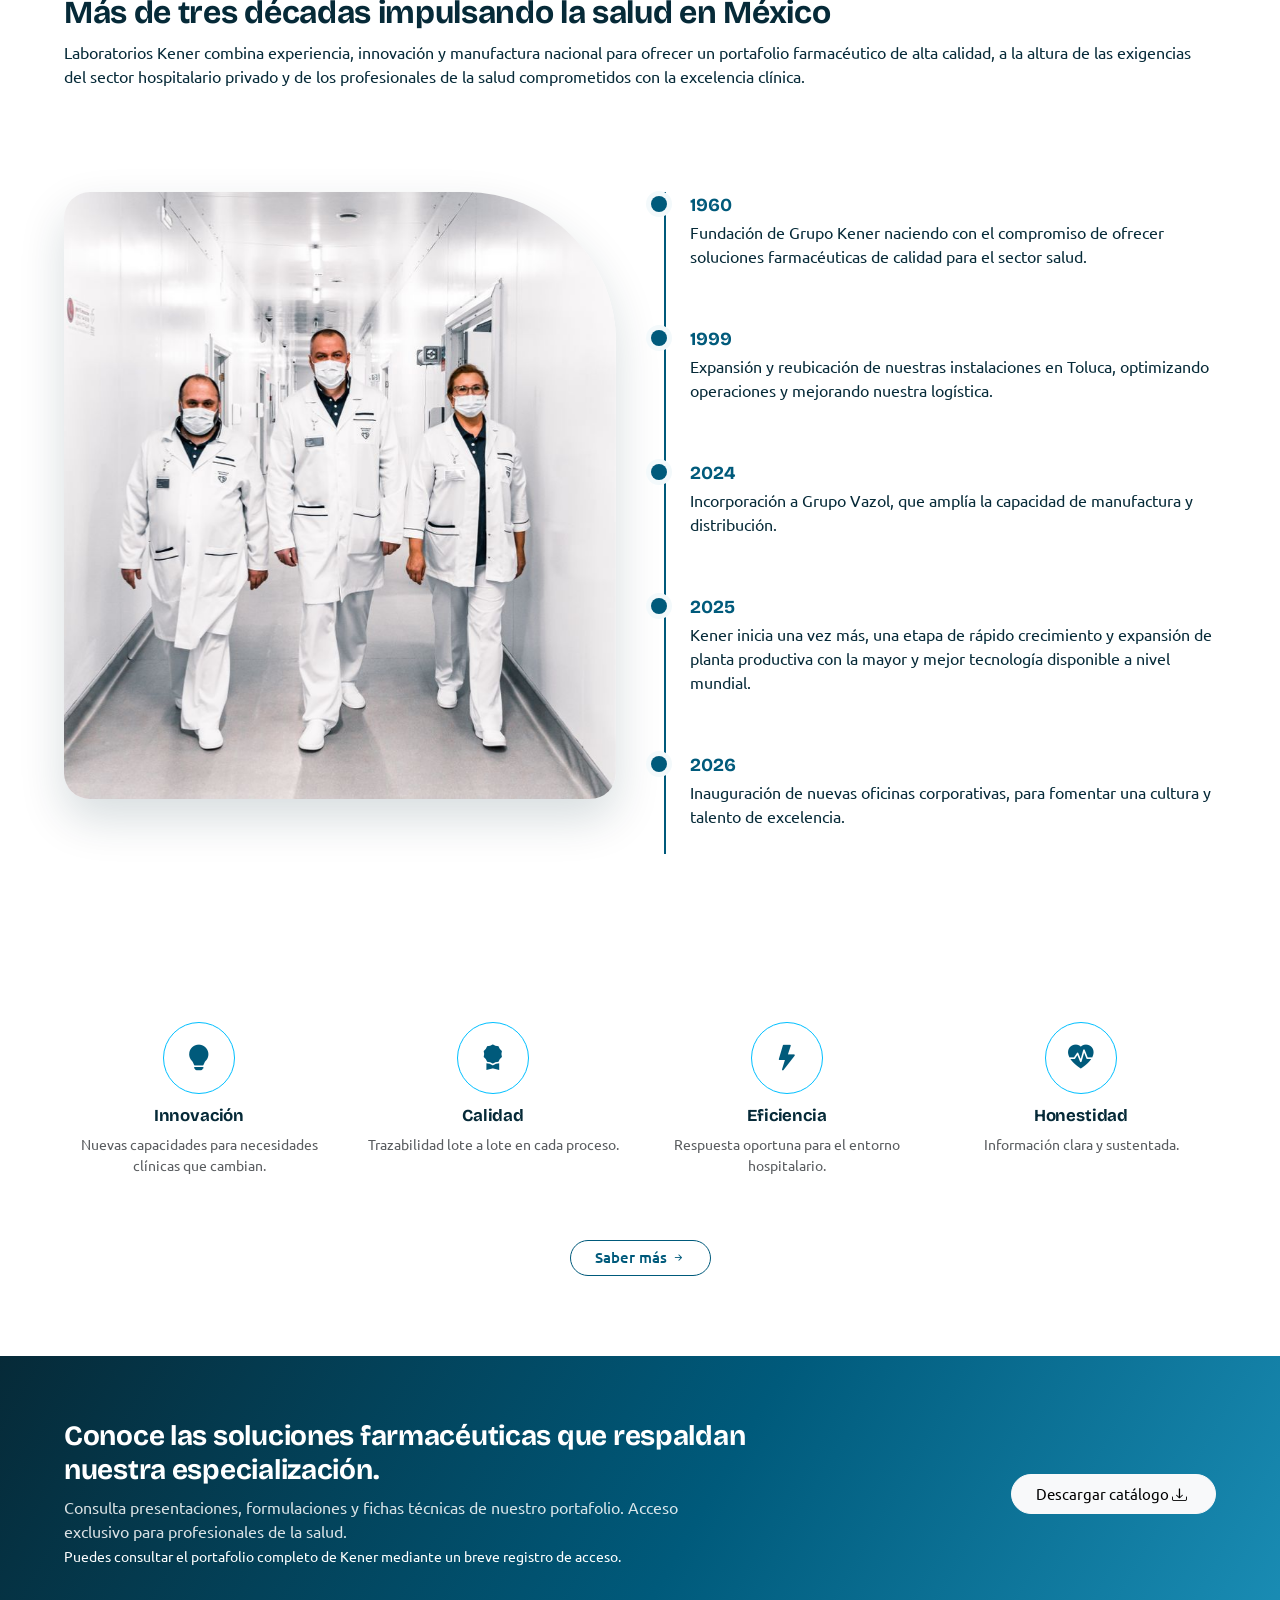
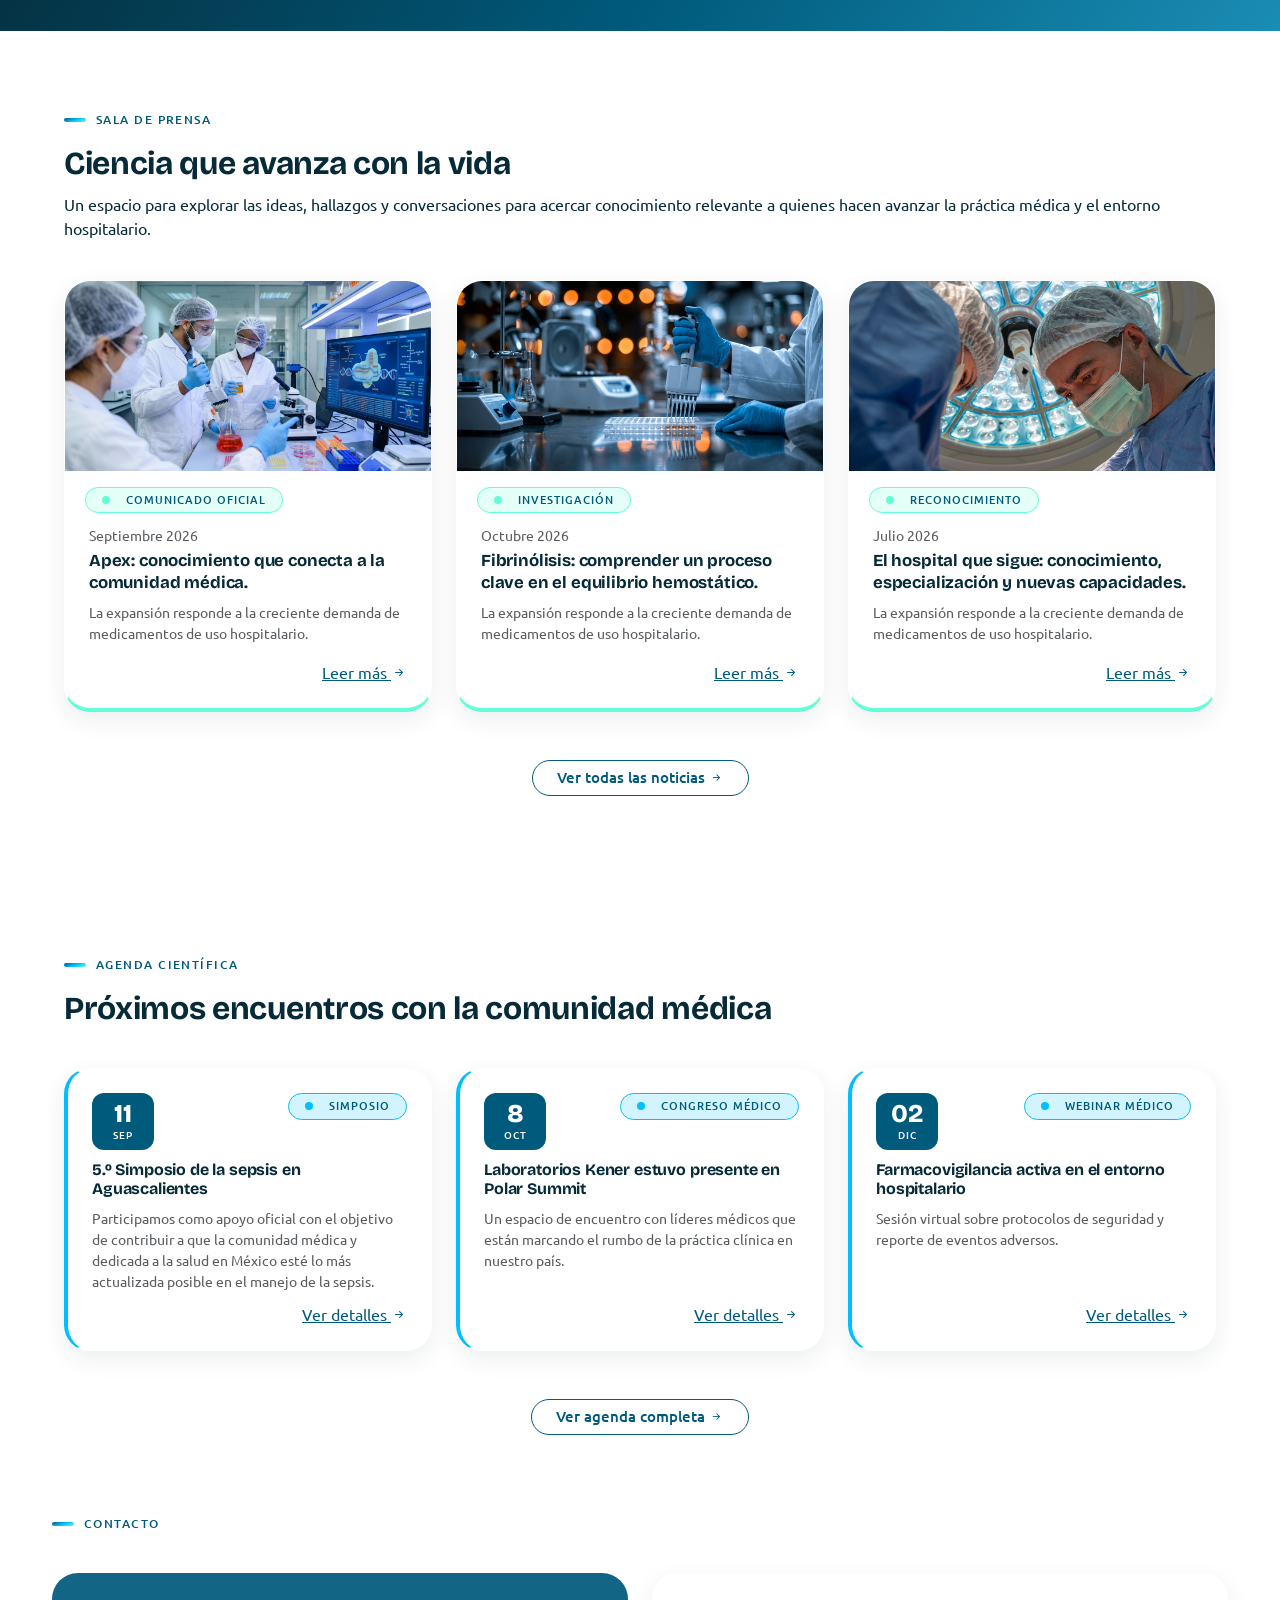
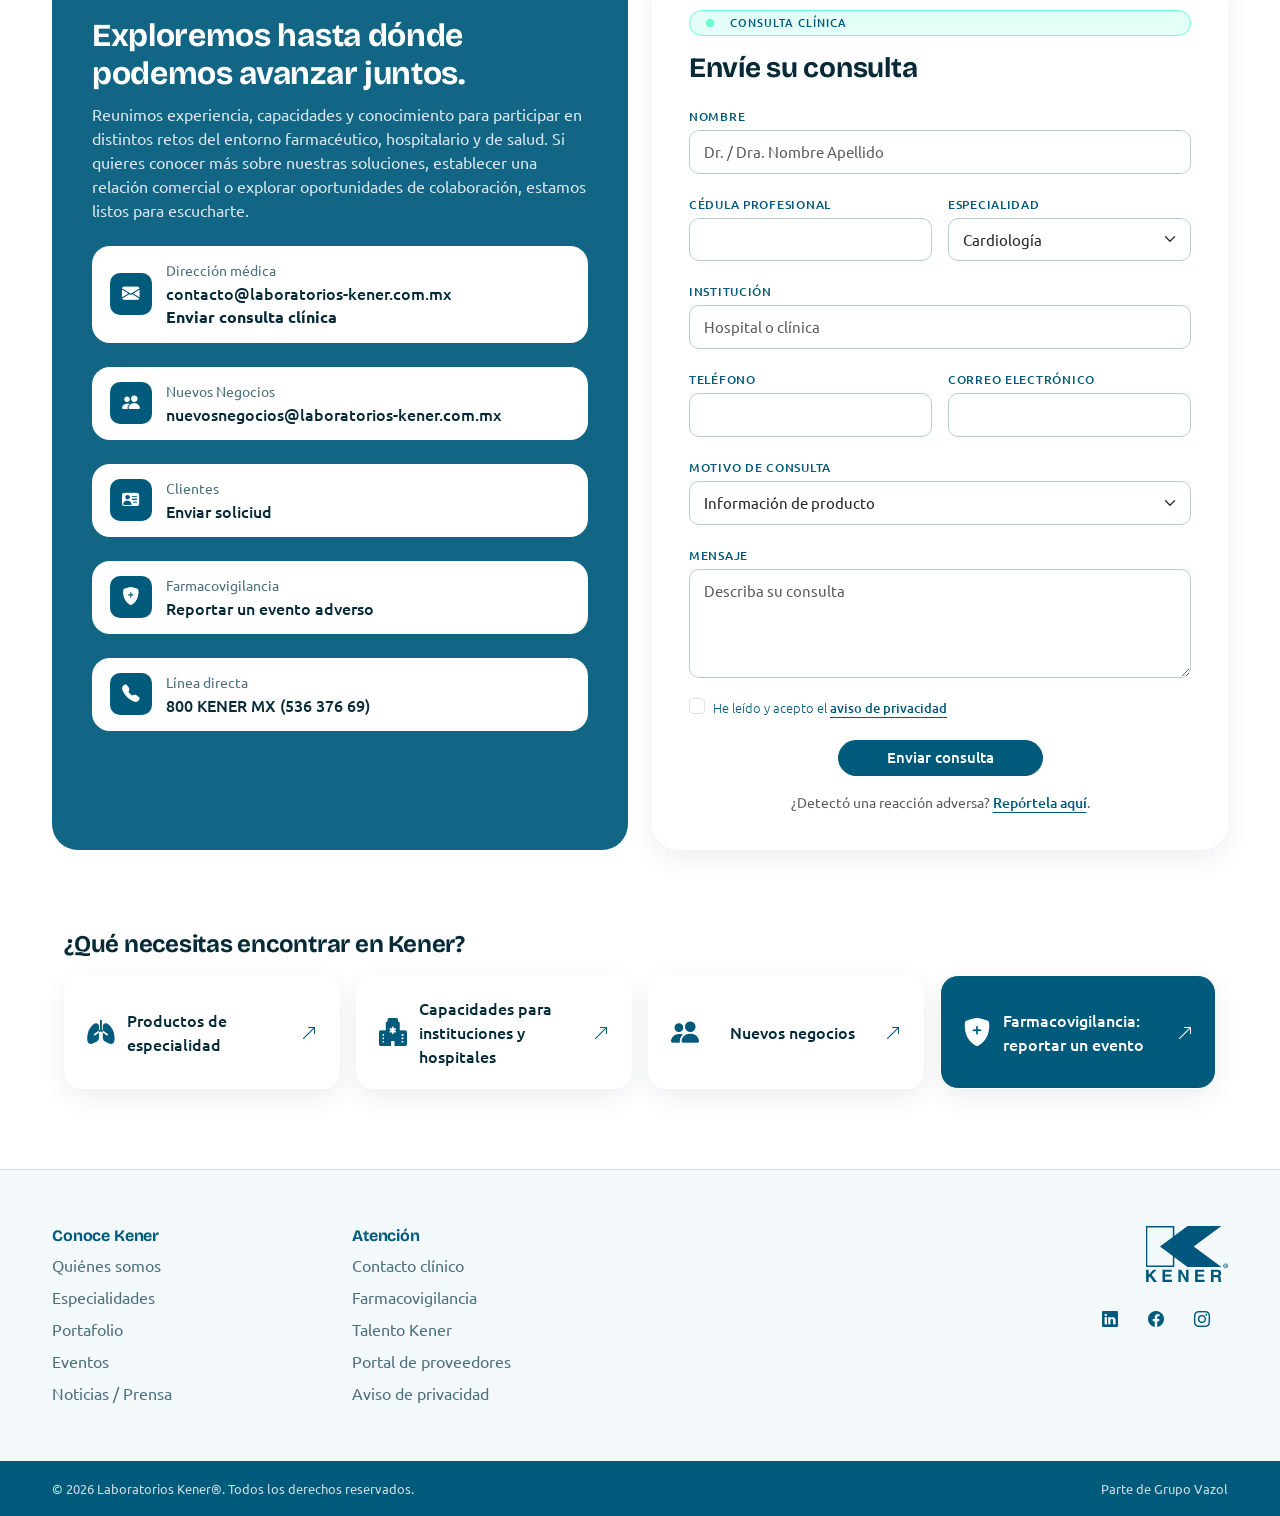
==== commit 602414a1: "Ajustes en el Sistema de Diseño, publicación de estilos y configuración de una nueva ruta para la pá" ====
--- a/home.html
+++ b/home.html
@@ -36,10 +36,10 @@
       </nav>
   </header>
 
-  <main id="inicio" >
+  <main id="inicio">
   <!-- ══ HERO ══ -->
   <div class="hero" >
-    <div class="container-xxl" >
+    <div class="container-xxl padding-container" >
       <svg class="hero-dna" viewBox="0 0 120 280" aria-hidden="true"><g fill="none" stroke="white" stroke-width="1.4" stroke-linecap="round"><path d="M20 10 C60 40 60 60 20 90 C-20 120 -20 140 20 170 C60 200 60 220 20 250" opacity="0.6"></path><path d="M100 10 C60 40 60 60 100 90 C140 120 140 140 100 170 C60 200 60 220 100 250" opacity="0.6"></path><path d="M20 10 L100 10M23 40 L97 40M28 70 L92 70M20 90 L100 90M28 120 L92 120M23 150 L97 150M20 170 L100 170M28 200 L92 200M23 230 L97 230M20 250 L100 250" opacity="0.35"></path></g></svg>
         <div class="row g-5 align-items-center">
           <div class="col-lg-6">
@@ -88,8 +88,8 @@
   </div>
 
   <!-- ══ CERTIFICACIONES Y ESTÁNDARES ══ -->
-  <section id="sec-certificaciones"class="pb-5 padding-section" aria-labelledby="t-cert">
-    <div class="container-xxl ">
+  <section id="sec-certificaciones"class="pb-5" aria-labelledby="t-cert">
+    <div class="container-xxl padding-container">
       <div class="eyebrow">Certificaciones</div>
       <div class="card-rounded-white shadow-sm p-4 mt-5">
         <div class="row g-4 align-items-center">
@@ -107,7 +107,7 @@
   </section>
 
   <!-- ══ ÁREAS TERAPÉUTICAS ══ -->
-  <section id="sec-especialidades" class="padding-section" style="background-color: var(--bg);" aria-labelledby="t-esp">
+  <section id="sec-especialidades"aria-labelledby="t-esp">
     <div class="container-xxl">
       <!--<svg class="dna-2" viewBox="0 0 120 280" aria-hidden="true"><g fill="none" stroke="#5BD6FF" stroke-width="0.5" stroke-linecap="round"><path d="M20 10 C60 40 60 60 20 90 C-20 120 -20 140 20 170 C60 200 60 220 20 250" opacity="0.6"></path><path d="M100 10 C60 40 60 60 100 90 C140 120 140 140 100 170 C60 200 60 220 100 250" opacity="0.6"></path><path d="M20 10 L100 10M23 40 L97 40M28 70 L92 70M20 90 L100 90M28 120 L92 120M23 150 L97 150M20 170 L100 170M28 200 L92 200M23 230 L97 230M20 250 L100 250" opacity="0.35"></path></g></svg>-->
       <div class="eyebrow">Áreas terapéuticas</div>
@@ -115,32 +115,32 @@
       <p class="k-lead mb-5">Cada área terapéutica representa una oportunidad para profundizar en el conocimiento, desarrollar soluciones relevantes y mantenernos cerca de las necesidades de la práctica médica.    </p>
       <div class="row g-4">
         <div class="col-lg-4">
-          <div class="card bg-card-secondary border-0 shadow-sm rounded-4 p-5 my-4">
+          <div class="card card-secondary border-0 shadow-sm rounded-4 p-5 my-4">
             <h3 class="mb-2">Urgencias</h3>
             <p class="text-muted mb-4" style="max-width:340px">Soluciones farmacéuticas para contextos clínicos que requieren atención oportuna y capacidad de respuesta.</p>
             <div class="text-end">
-              <img src="img/Iconos-Kener_1/icono-urgencias-v1.png" alt="">
-              <a href="#urgencias" class="link-primary d-block">Ver medicamentos <i class="bi bi-arrow-right-short"></i></a>
+              <img src="img/Iconos-Kener_2/icono-urgencias-v2.png" alt="">
+              <a href="#urgencias" class="link-primary d-block">Saber más <i class="bi bi-arrow-right-short"></i></a>
             </div>
           </div>
         </div>
         <div class="col-lg-4">
-          <div class="card bg-card-secondary border-0 shadow-sm rounded-4 p-5 my-4">
+          <div class="card card-secondary border-0 shadow-sm rounded-4 p-5 my-4">
             <h3 class="mb-2">Analgesia</h3>
+            <p class="text-muted mb-4" style="max-width:340px">Soluciones farmacéuticas para acompañar el manejo del dolor en distintos contextos de la práctica médica.</p>
+            <div class="text-end">
+              <img src="img/Iconos-Kener_2/icono-analgesia-v2.png" alt="">
+              <a href="#analgesia" class="link-primary d-block">Saber más <i class="bi bi-arrow-right-short"></i></a>
+            </div>
+          </div>
+        </div>
+        <div class="col-lg-4">
+          <div class="card card-secondary border-0 shadow-sm rounded-4 p-5 my-4">
+            <h3 class="mb-2">Infectología</h3>
             <p class="text-muted mb-4" style="max-width:340px">Soluciones farmacéuticas para contextos clínicos que requieren atención oportuna y capacidad de respuesta.</p>
             <div class="text-end">
-              <img src="img/Iconos-Kener_1/icono-analgesia-v1.png" alt="">
-              <a href="#analgesia" class="link-primary d-block">Ver medicamentos <i class="bi bi-arrow-right-short"></i></a>
-            </div>
-          </div>
-        </div>
-        <div class="col-lg-4">
-          <div class="card bg-card-secondary border-0 shadow-sm rounded-4 p-5 my-4">
-            <h3 class="mb-2">Antiinfecciosos</h3>
-            <p class="text-muted mb-4" style="max-width:340px">Soluciones farmacéuticas para contextos clínicos que requieren atención oportuna y capacidad de respuesta.</p>
-            <div class="text-end">
-              <img src="img/Iconos-Kener_1/icono-antinfecciosos-v1.png" alt="">
-              <a href="#analgecia" class="link-primary d-block">Ver medicamentos <i class="bi bi-arrow-right-short"></i></a>
+              <img src="img/Iconos-Kener_2/icono-antiinfecciosos-v2.png" alt="">
+              <a href="#analgecia" class="link-primary d-block">Saber más <i class="bi bi-arrow-right-short"></i></a>
             </div>
           </div>
         </div> 
@@ -151,8 +151,8 @@
   </section>
 
   <!-- ══ CONFIANZA══ -->
-  <section id="sec-confianza" class="pb-5 padding-section" aria-labelledby="t-cert" >
-    <div class="container-xxl ">
+  <section id="sec-confianza" aria-labelledby="t-cert" >
+    <div class="container-xxl padding-container">
       <div class="eyebrow">Confianza</div>
         <div class="row g-4 align-items-center">
           <div class="col d-flex align-items-center span-border"><div class="p-2"><i class="bi bi-calendar-check-fill fs-2 text-primary p-2"></i></div><div><h4>Desde 1989</h4><p>Experiencia en el sector salud mexicano</p></div></div>
@@ -164,8 +164,8 @@
   </section>
 
   <!-- ══ LOGROS Y RESULTADOS ══ -->
-  <section id="logros" class="padding-section" aria-labelledby="t-logros">
-    <div class="container-xxl">
+  <section id="logros" aria-labelledby="t-logros">
+    <div class="container-xxl padding-container">
       <div class="eyebrow">Logros y resultados</div>
       <h2 id="t-logros">Capacidades que respaldan nuestra evolución</h2>
       <p class="k-lead mb-5">Combinamos experiencia, talento, manufactura y presencia nacional para responder a las necesidades de un entorno hospitalario cada vez más exigente.</p>
@@ -204,8 +204,8 @@
   </section>
 
   <!-- ══ QUIÉNES SOMOS ══ -->
-  <section class="padding-section" id="quienes-somos">
-    <div class="container-xxl">
+  <section id="quienes-somos">
+    <div class="container-xxl padding-container">
       <div class="eyebrow">Quiénes somos</div>
       <h2>Más de tres décadas impulsando la salud en México</h2>
         <p>Laboratorios Kener combina experiencia, innovación y manufactura nacional para ofrecer un portafolio farmacéutico de alta calidad, a la altura de las exigencias del sector hospitalario privado y de los profesionales de la salud comprometidos con la excelencia clínica.</p>
@@ -251,21 +251,21 @@
 
   <!-- ══ CTA PORTAFOLIO / CATÁLOGO ══ -->
   <section class="cta-cat" aria-labelledby="t-cat">
-    <div class="container-xxl">
+    <div class="container-xxl padding-cta">
       <div class="row g-4 align-items-center">
         <div class="col-lg-8">
           <h3 id="t-cat" class="fs-3 mb-2 text-white">Conoce las soluciones farmacéuticas que respaldan nuestra especialización.</h3>
           <p class="mb-0 text-white" style="max-width:620px;opacity:.85">Consulta presentaciones, formulaciones y fichas técnicas de nuestro portafolio. Acceso exclusivo para profesionales de la salud. </p>
           <small class="text-white">Puedes consultar el portafolio completo de Kener mediante un breve registro de acceso.</small>
         </div>
-        <div class="col-lg-4 text-lg-end"><a href="catalogo-medico.html" class="btn btn-light rounded-pill px-4 py-2"><i class="bi bi-download me-1"></i> Descargar catálogo</a></div>
+        <div class="col-lg-4 text-lg-end"><a href="#catalogo" class="btn btn-light rounded-pill px-4 py-2">Descargar catálogo <i class="bi bi-download me-1"></i></a></div>
       </div>
     </div>
   </section>
 
   <!-- ══ CONOCIMIENTO · SALA DE PRENSA ══ -->
-  <section id="prensa" class="padding-section" aria-labelledby="t-prensa">
-    <div class="container-xxl">
+  <section id="prensa" aria-labelledby="t-prensa">
+    <div class="container-xxl padding-container">
       <div class="eyebrow">Sala de prensa</div>
       <h2 id="t-prensa" class="k-h2">Ciencia que avanza con la vida</h2>
       <p>Un espacio para explorar las ideas, hallazgos y conversaciones para acercar conocimiento relevante a quienes hacen avanzar la práctica médica y el entorno hospitalario.</p>
@@ -309,8 +309,8 @@
   </section>
 
   <!-- ══ AGENDA CIENTÍFICA ══ -->
-  <section id="eventos" class="padding-section k-band pt-5" aria-labelledby="t-agenda">
-    <div class="container-xxl">
+  <section id="eventos" aria-labelledby="t-agenda">
+    <div class="container-xxl padding-container k-band">
       <div class="eyebrow">Agenda científica</div>
       <h2 id="t-agenda">Próximos encuentros con la comunidad médica</h2>
       <!-- TODO: fechas y títulos reales (CPT "Eventos") -->
@@ -318,20 +318,21 @@
         <div class="col-md-4">
           <div class="k-card event">
             <div class="d-flex justify-content-between align-items-start">
-              <div class="date">21<small>Oct</small></div><span class="tag-secondary"><span class="dot"></span><span>Congreso nacional</span></span>
-            </div>
-            <h3 class="fs-6 mb-0">Congreso Mexicano de Medicina Interna</h3>
-            <p class="small text-muted mb-0">Sesión científica sobre formulaciones hospitalarias de alta especialidad. Ciudad de México.</p>
+              <div class="date">11<small>Sep</small></div><span class="tag-secondary"><span class="dot"></span><span>Simposio</span></span>
+            </div>
+            <h3 class="fs-6 mb-0">5.º Simposio de la sepsis en Aguascalientes</h3>
+            <p class="small text-muted mb-0">Participamos como apoyo oficial con el objetivo de contribuir a que la comunidad médica y dedicada a la salud en México esté lo más actualizada posible en el manejo de la sepsis.</p>
             <a href="eventos.html" class="link-primary mt-auto text-end">Ver detalles <i class="bi bi-arrow-right-short"></i></a>
           </div>
+          
         </div>
         <div class="col-md-4">
           <div class="k-card event">
             <div class="d-flex justify-content-between align-items-start">
-              <div class="date">12<small>Nov</small></div><span class="tag-secondary"><span class="dot"></span><span>Simposio</span></span>
-            </div>
-            <h3 class="fs-6 mb-0">Simposio de Oncología Hospitalaria</h3>
-            <p class="small text-muted mb-0">Evidencia clínica de nuestras formulaciones en oncología de alta complejidad. Guadalajara.</p>
+              <div class="date">8<small>Oct</small></div><span class="tag-secondary"><span class="dot"></span><span>Congreso médico</span></span>
+            </div>
+            <h3 class="fs-6 mb-0">Laboratorios Kener estuvo presente en Polar Summit</h3>
+            <p class="small text-muted mb-0">Un espacio de encuentro con líderes médicos que están marcando el rumbo de la práctica clínica en nuestro país.</p>
             <a href="eventos.html" class="link-primary mt-auto text-end">Ver detalles <i class="bi bi-arrow-right-short"></i></a>
           </div>
         </div>
@@ -351,8 +352,8 @@
   </section>
 
   <!-- ══ CONTACTO CLÍNICO ══ -->
-  <section id="contacto" class="padding-section" aria-labelledby="t-contacto">
-    <div class="container-xxl">
+  <section id="contacto" aria-labelledby="t-contacto">
+    <div class="container-xxl k-band">
       <div class="eyebrow">Contacto</div>
       <div class="row g-4 mt-2">
         <div class="col-lg-6">
@@ -447,14 +448,14 @@
   </section>
 
   <!-- ══ ¿QUÉ NECESITAS ENCONTRAR EN KENER? ══ -->
-  <section class="padding-section" aria-labelledby="t-find">
-    <div class="container-xxl">
+  <section id="sitemap-footer" aria-labelledby="t-find">
+    <div class="container-xxl padding-container">
       <h2 id="t-find" class="fs-4 mb-3">¿Qué necesitas encontrar en Kener?</h2>
       <div class="row row-cols-1 row-cols-md-2 row-cols-lg-4 g-3">
         <div class="col"><a class="finder k-card" href="#especialidades"><i class="bi bi-lungs-fill fs-3"></i> Productos de especialidad <i class="bi bi-arrow-up-right"></i></a></div>
         <div class="col"><a class="finder k-card" href="#capacidades"><i class="bi bi-hospital-fill fs-3"></i>Capacidades para instituciones y hospitales <i class="bi bi-arrow-up-right"></i></a></div>
         <div class="col"><a class="finder k-card" href="#nuevos-negocios"><i class="bi bi-people-fill fs-3"></i>Nuevos negocios <i class="bi bi-arrow-up-right"></i></a></div>
-        <div class="col"><a class="finder k-card" href="farmacovigilancia.html"><i class="bi bi-shield-fill-plus fs-3"></i>Farmacovigilancia: reportar un evento <i class="bi bi-arrow-up-right"></i></a></div>
+        <div class="col"><a class="finder k-card bg-primary text-white" href="farmacovigilancia.html"><i class="bi bi-shield-fill-plus fs-3 text-white"></i>Farmacovigilancia: reportar un evento <i class="bi bi-arrow-up-right text-white"></i></a></div>
       </div>
     </div>
   </section>
--- a/css/kener-styles.css
+++ b/css/kener-styles.css
@@ -106,11 +106,9 @@
 }
 
 body{
-  font-family:var(--font-text); 
-  /* Aplicación del degradado alternado */
+  font-family:var(--font-text);
+  /*Fondo degradado*/
   background-image: var(--grad-ice-alternate);
-  
-  /* Mantiene el degradado fijo y continuo a lo largo de toda la pantalla y el scroll */
   background-attachment: fixed;
   background-size: cover;
   background-repeat: no-repeat;
@@ -122,7 +120,9 @@
 
 .text-bricolage{font-family:var(--font-text-title);}
 .text-ubuntu{font-family:var(--font-text);}
-
+.padding-container{padding: 80px 24px 80px 24px;}
+.padding-cta{padding: 8px 24px;}
+.padding-hero{padding: 24px 24px 80px 24px;}
 
 /* ────────────────────────────────────────────────────────────────────
    3. SOBREESCRITURA DE UTILIDADES BOOTSTRAP → PALETA DE MARCA
@@ -163,7 +163,6 @@
 /* .btn-gradient no es de Bootstrap: CTA destacado sobre fondos oscuros. */
 .btn-gradient{background:var(--grad-orient); color:#fff; border:none; font-weight:500; box-shadow:0 10px 22px rgba(0,90,123,.28);}
 .btn-gradient:hover{color:#fff; filter:brightness(1.08);}
-
 .text-primary{color:var(--primary) !important;}
 .text-sky{color:var(--sec-sky-blue) !important;}
 .bg-primary{background-color:var(--primary) !important;}
@@ -171,7 +170,7 @@
 .bg-grad-aqua{background:var(--grad-aqua) !important;}       /* antes: background-color */
 .bg-primary-pale{background-color:var(--primary-pale) !important;}
 .bg-card-primary{background:var(--grad-cielo) !important;}
-.bg-card-secondary{background:var(--grad-ice) !important;}
+.card-secondary{background:var(--bg); border:none;}
 .bg-aqua{background-color:var(--sec-aquamarine) !important;}
 .bg-sky{background-color:var(--sec-sky-blue) !important;}
 .bg-ice{background: var(--grad-ice);}
@@ -344,6 +343,7 @@
 
 
 /* — Especialidades — */
+.tag-esp{    position: absolute; top: 16px; left: 16px;}
 .esp-analgesia{background-color:#007279;}
 .esp-anestesia{background-color:#59c3e3;}
 .esp-antihemorragico{background-color:#782700;}
@@ -382,6 +382,7 @@
 .t-bot{bottom:28px; right: -50px;  white-space:nowrap;}
 .element-z-index{position: absolute; z-index: 1;}
 .hero-dna{position:absolute;top:-200px;left:-20px;width:300px;height:1080px;opacity:1;pointer-events:none;}
+.hero-dna-2{position:absolute;top:-200px;right:100px;width:300px;height:1080px;opacity:1;pointer-events:none;}
 .dna-2{
   position: absolute;
   width: 700px;
@@ -442,11 +443,28 @@
 
 /* ESPECIALIDADES */
 .card-esp{padding:36px; display:flex; flex-direction:column; justify-content:space-between; background:var(--grad-ice); border:1px solid #fff; border-radius:var(--r-lg); box-shadow:var(--shadow-soft);}
-.bg-card-secondary img{width:min(260px,70%); filter:drop-shadow(0 18px 28px rgba(0,90,123,.2));}
+.bg-card-primary img{width:min(260px,70%); filter:drop-shadow(0 18px 28px rgba(0,90,123,.2));}
+.card-secondary img{width:min(260px,70%); filter:drop-shadow(0 18px 28px rgba(0,90,123,.2));}
 .esp-row{display:flex; align-items:center; gap:18px; padding:18px 22px; border-radius:var(--r-md); border-bottom:5px solid var(--primary); transition:transform .2s, box-shadow .2s; color:inherit; text-decoration:none;}
 .esp-row:hover{transform:translateY(-3px); box-shadow:var(--shadow-mid); color:inherit;}
 .esp-row img{width:84px; height:84px; object-fit:contain; flex:none;}
 .esp-row h3{font-size:1.2rem; margin:6px 0 2px;}
+
+@keyframes flotar {
+    0% {
+        transform: translateY(0px);
+    }
+    50% {
+        transform: translateY(-15px); /* Distancia que se desplaza hacia arriba */
+    }
+    100% {
+        transform: translateY(0px);
+    }
+}
+
+.flotante {
+    animation: flotar 3s ease-in-out infinite;
+}
 
 /* LOGROS */
 .stat{padding:32px 24px; text-align:center; height:100%;}
@@ -578,7 +596,7 @@
   transition: transform 350ms var(--motion-ease), box-shadow 350ms ease;
 }
 
-.hero-dna { animation: dnaRotate 16s linear infinite, kener-dna-glow 5s ease-in-out infinite; }
+.hero-dna, .hero-dna-2 { animation: dnaRotate 16s linear infinite, kener-dna-glow 5s ease-in-out infinite; }
 
 /* Navegación: subrayado animado y respuesta al hover */
 .k-nav .nav-link {
@@ -636,7 +654,8 @@
 .event a:hover i { transform: translateX(4px); }
 
 /* Tarjetas: elevación ligera, sin movimientos bruscos */
-.bg-card-secondary,
+.bg-card-primary,
+.card-secondary,
 .card-rounded-white,
 .k-card,
 .stat,
@@ -650,15 +669,16 @@
     border-color 320ms ease,
     background-color 320ms ease;
 }
-.bg-card-secondary:hover,
+.bg-card-primary:hover,
+.card-secondary:hover,
 .k-card:hover,
 .stat:hover {
-  transform: translateY(-6px);
+  transform: translateY(-8px);
   box-shadow: 0 20px 44px rgba(6,42,56,.13);
 }
 .card-rounded-white:hover { box-shadow: var(--shadow-mid); }
-.bg-card-secondary img { transition: transform 500ms var(--motion-ease), filter 500ms ease; }
-.bg-card-secondary:hover img { transform: scale(1.06) rotate(-2deg); }
+.bg-card-primary img, .card-secondary img { transition: transform 500ms var(--motion-ease), filter 500ms ease; }
+.bg-card-primary:hover img, .card-secondary:hover img{ transform: scale(1.2) rotate(-2deg); }
 .value:hover .ic { transform: translateY(-4px) rotate(-4deg); box-shadow: 0 12px 24px rgba(0,90,123,.12); }
 .seal:hover { transform: rotate(-5deg) scale(1.04); }
 
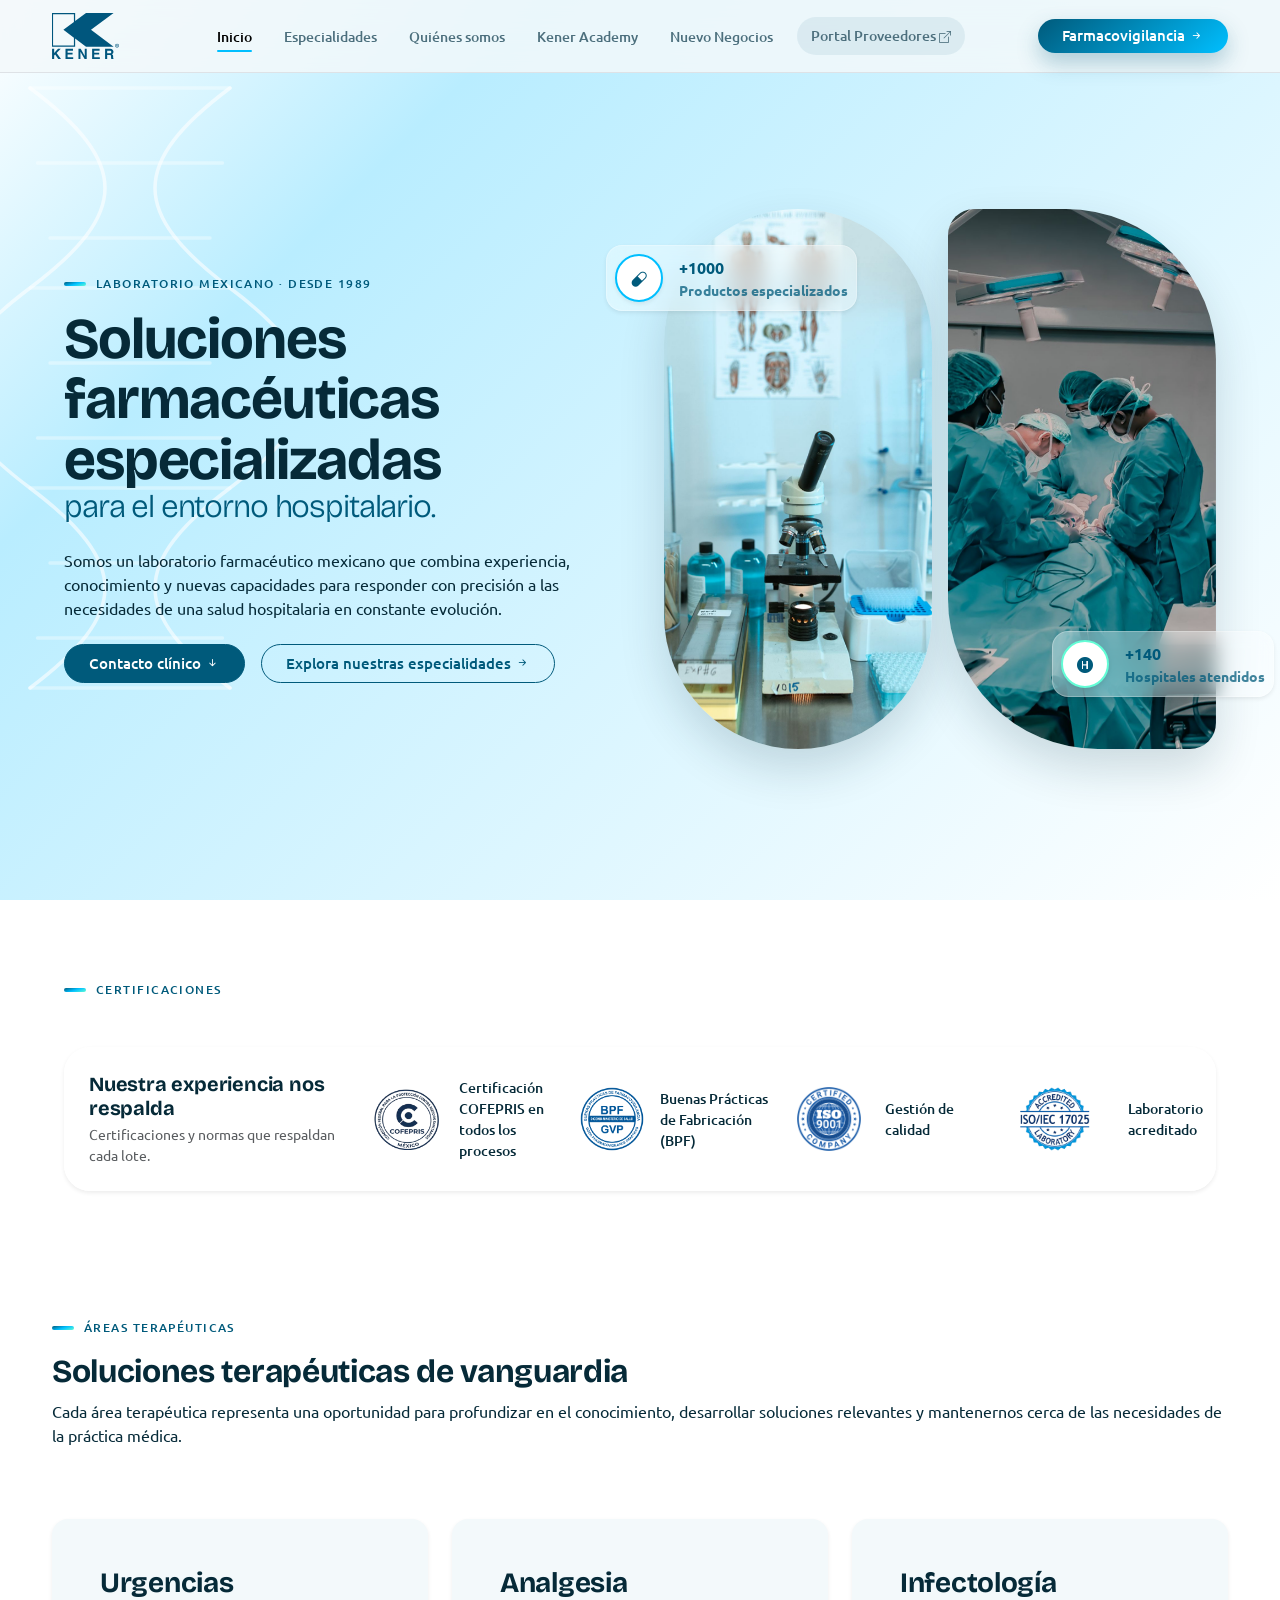
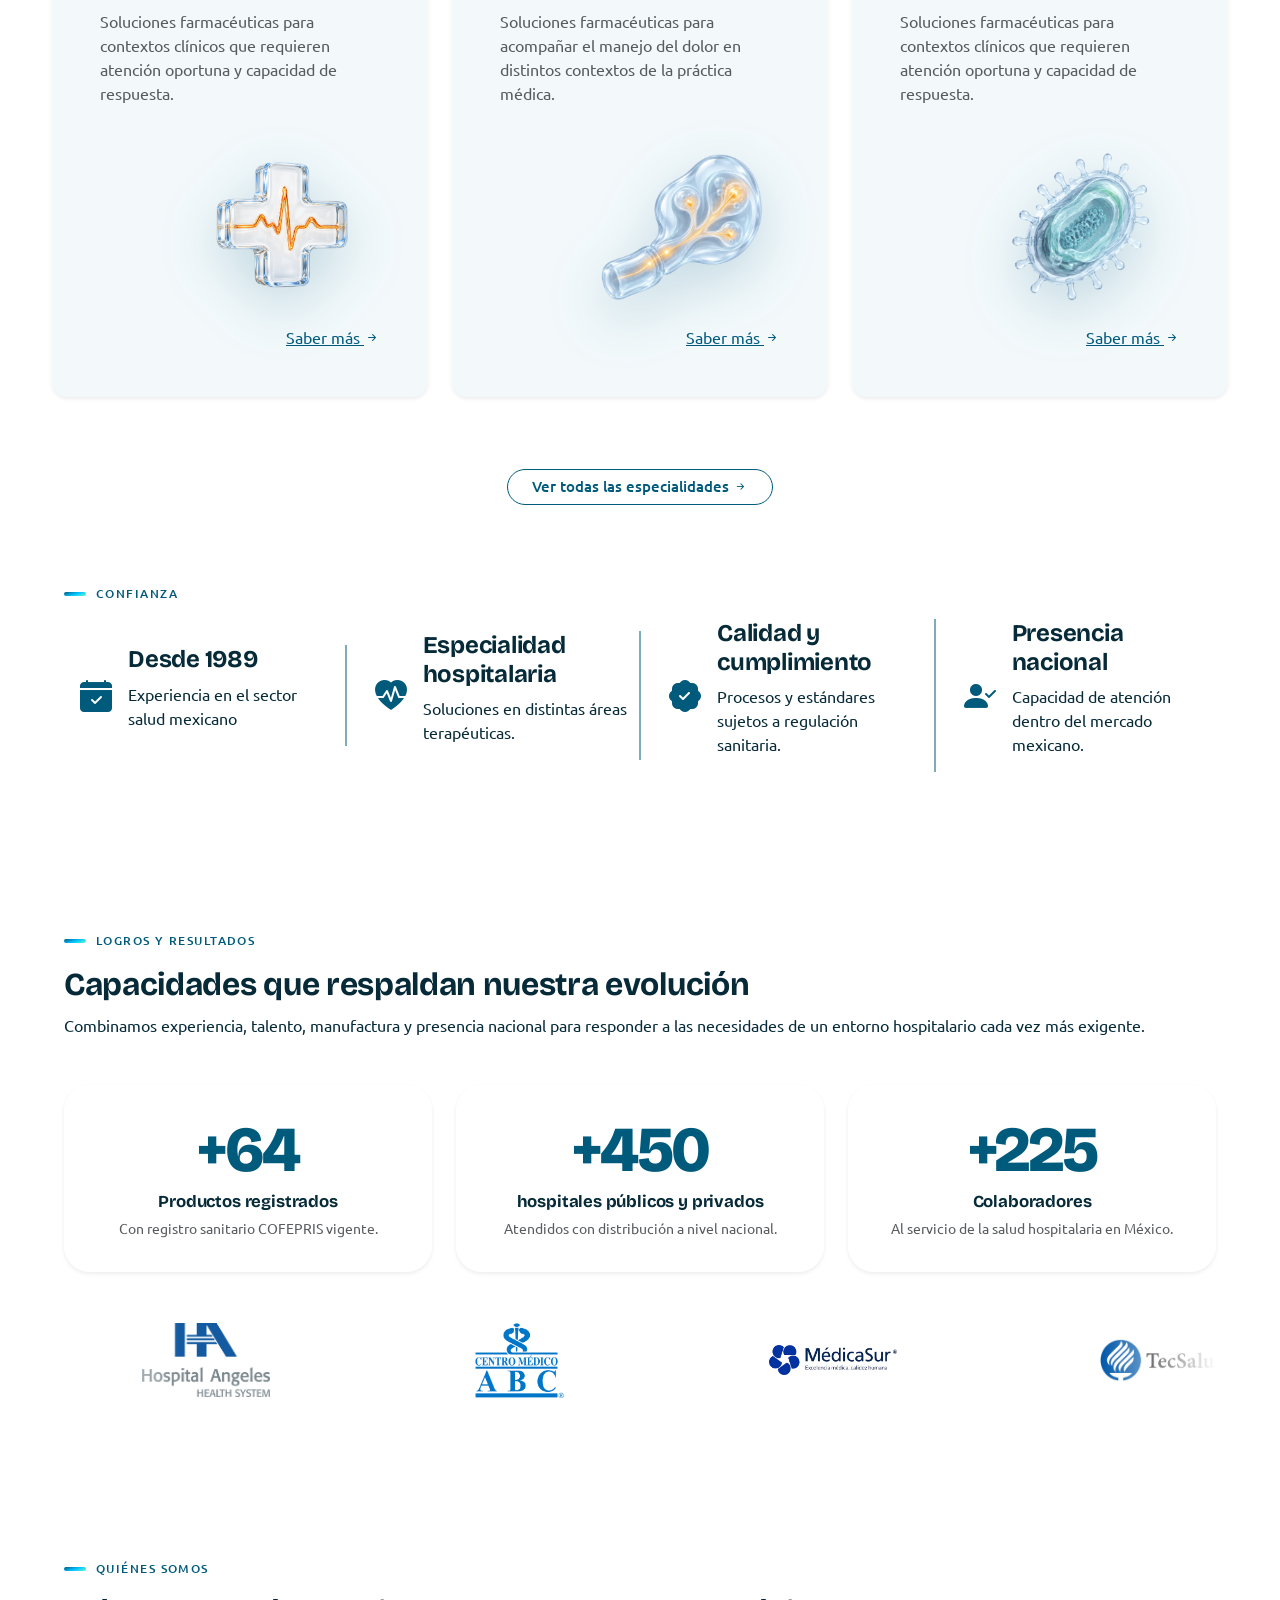
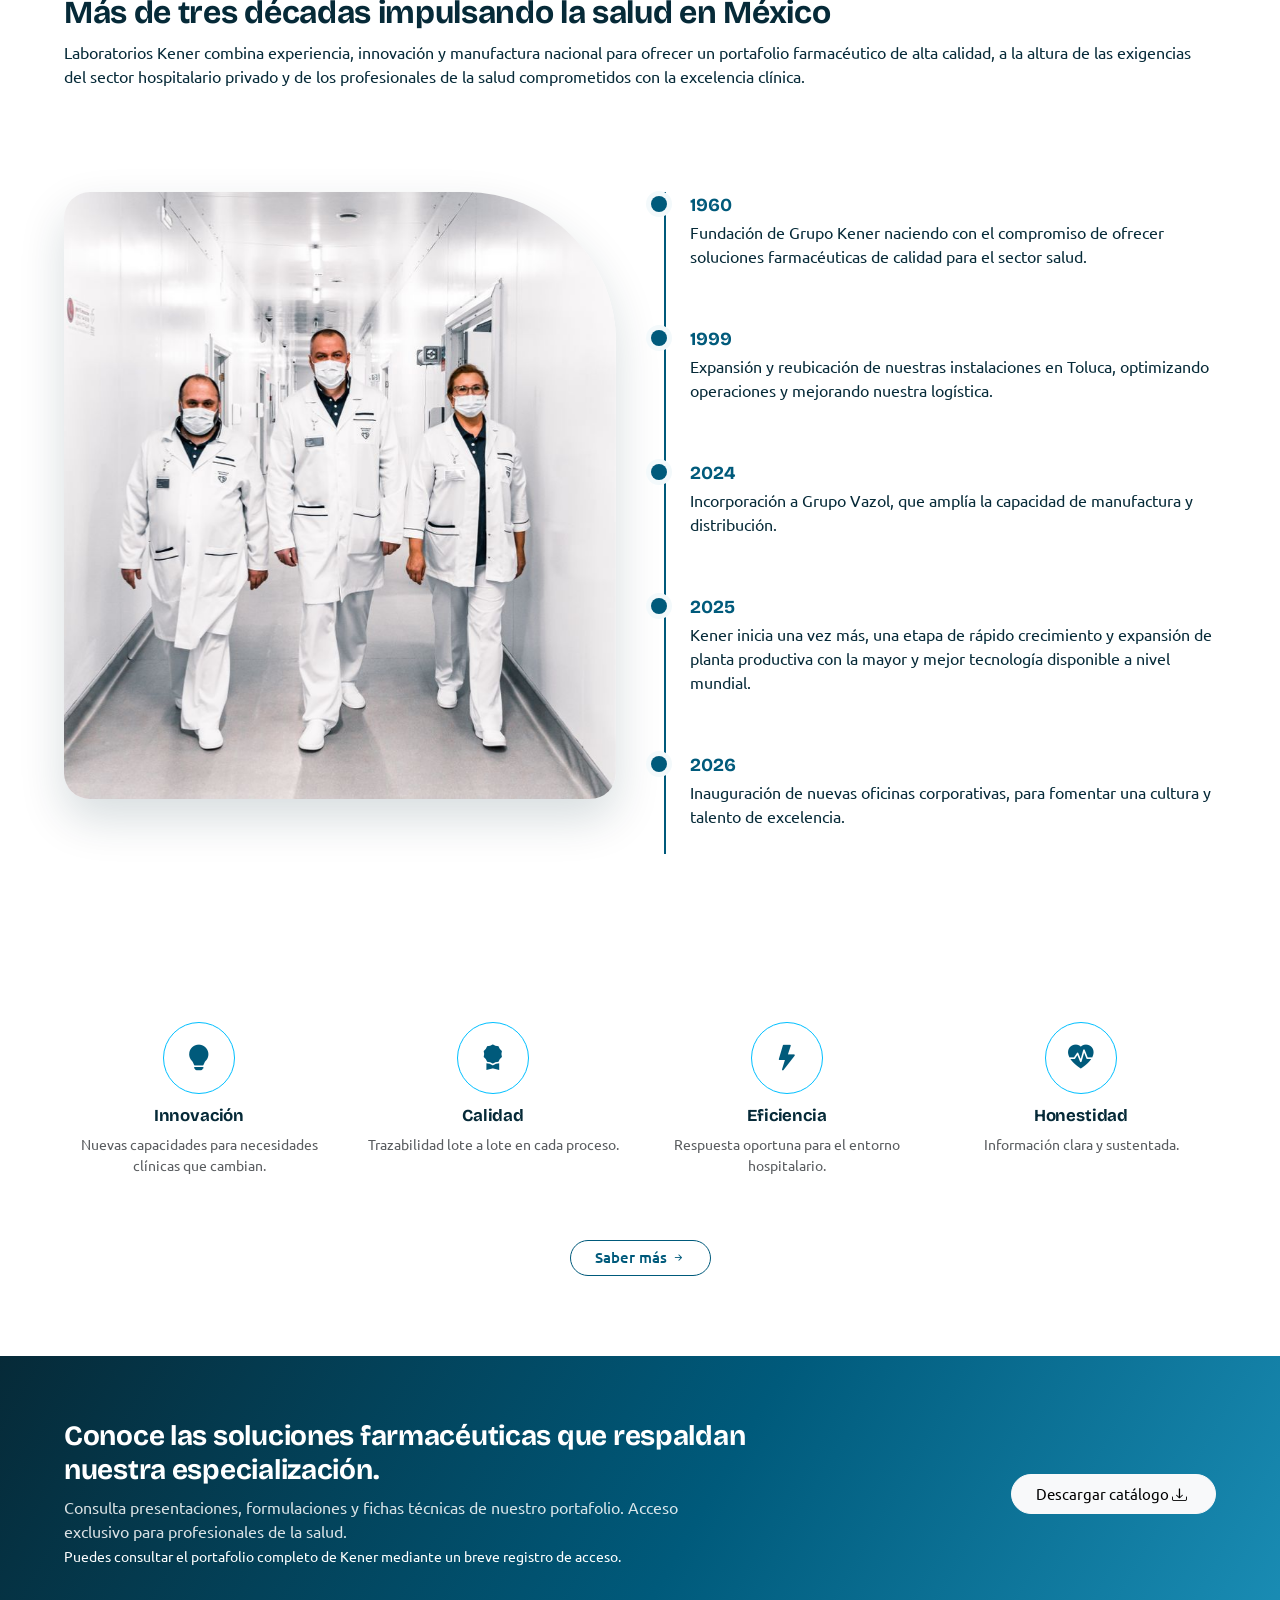
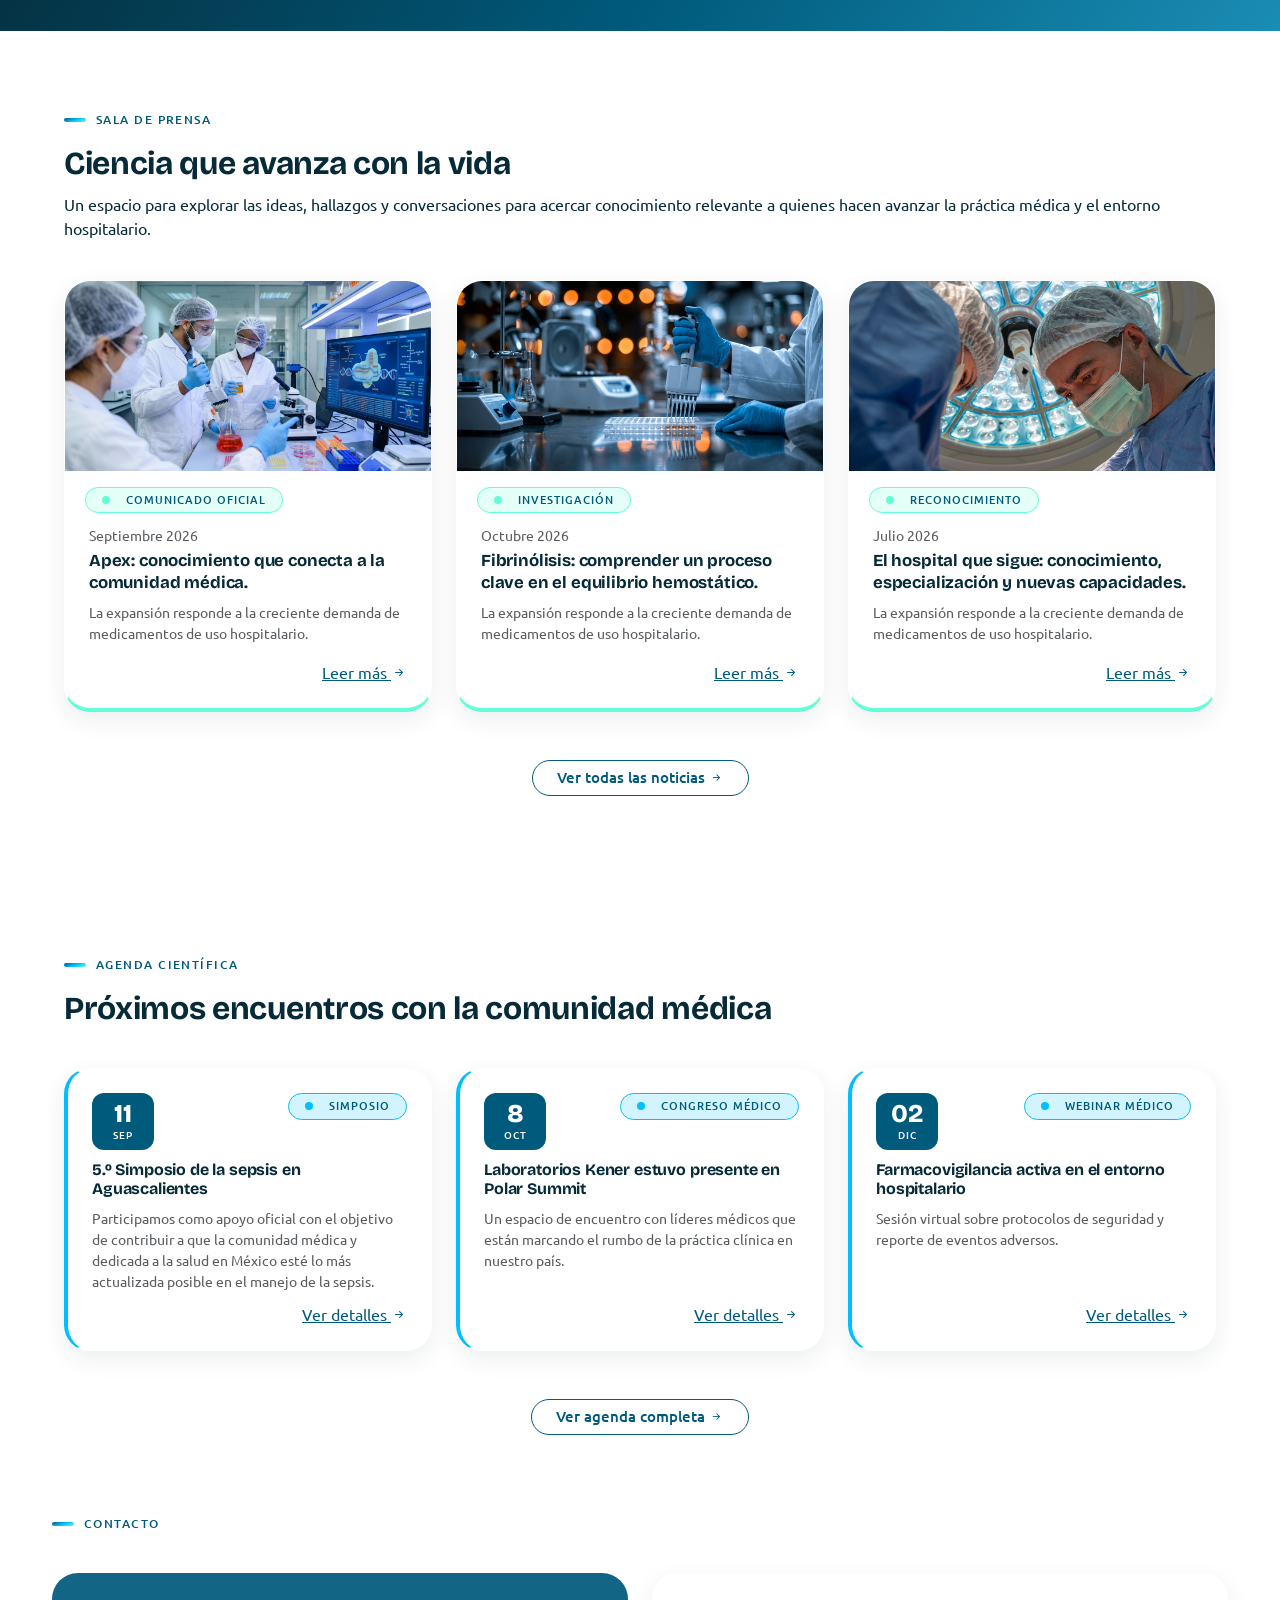
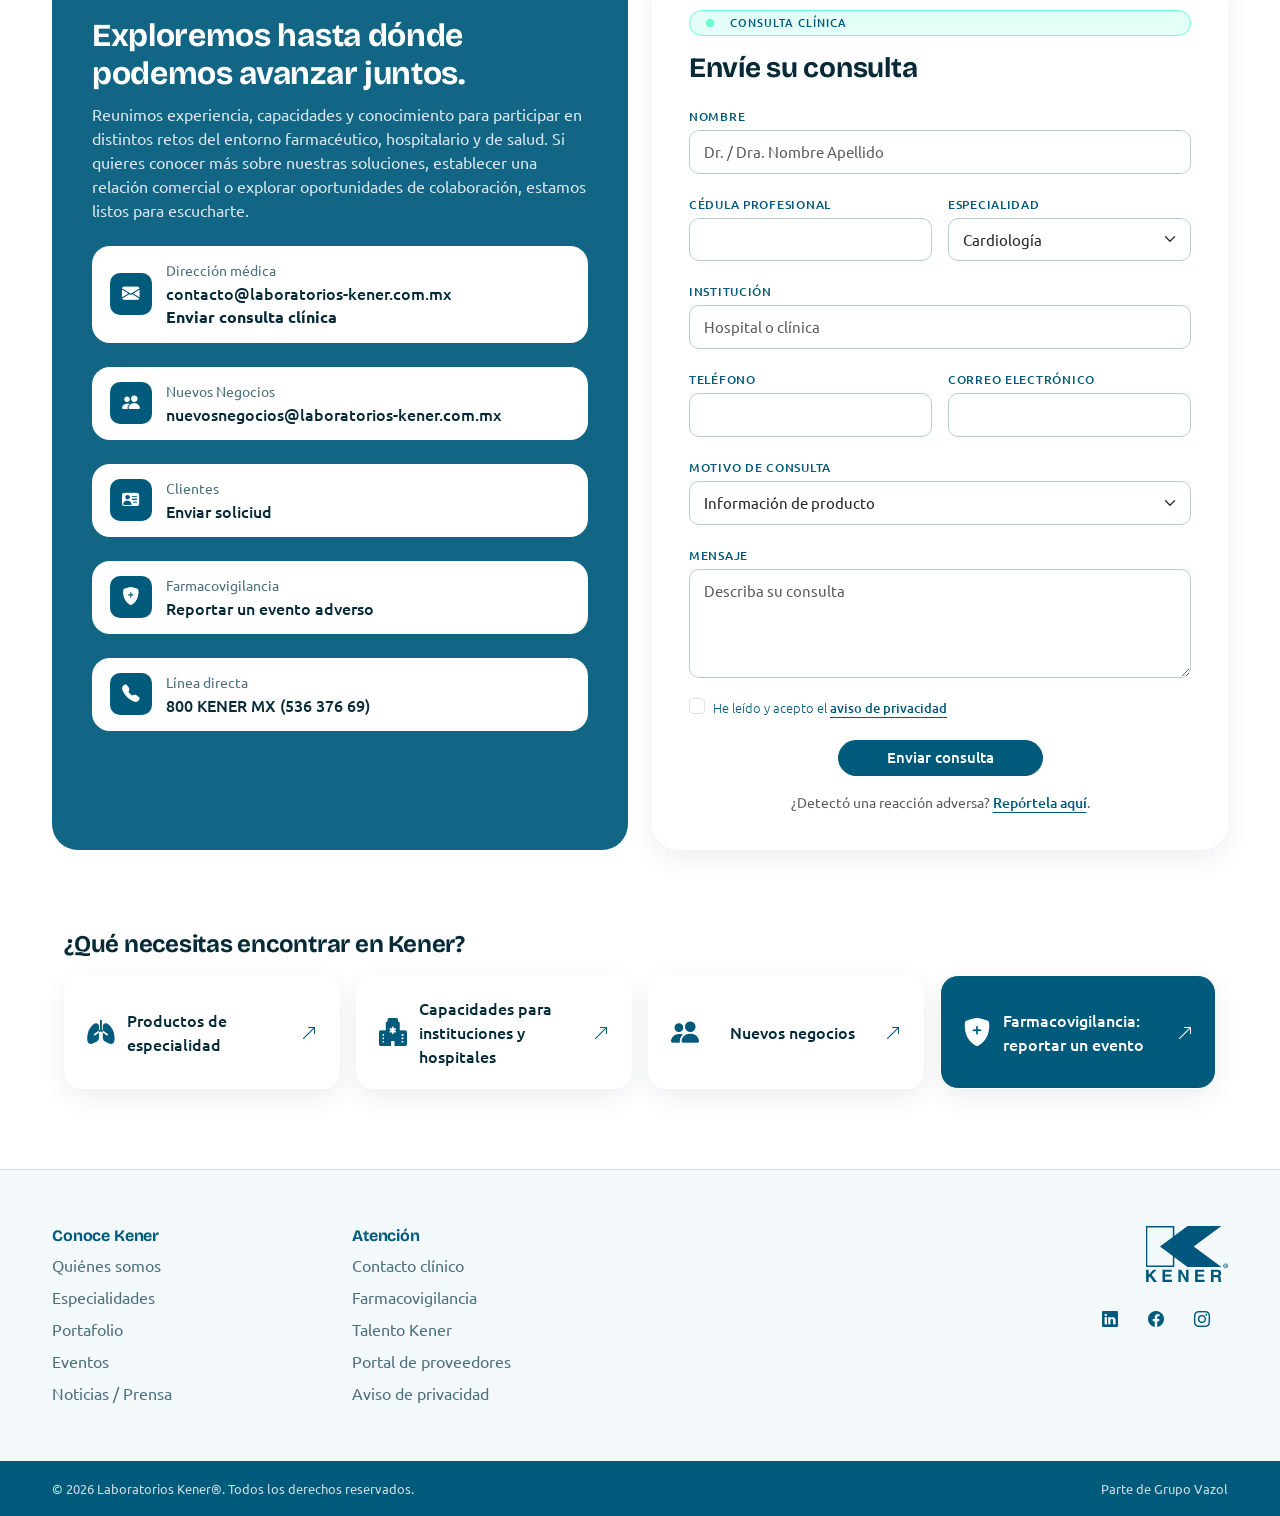
==== commit ca3f9279: "Ajustes en menú de navegación para nueva página de Especialidades" ====
--- a/home.html
+++ b/home.html
@@ -19,12 +19,12 @@
   <header class="sticky-top">
       <nav class="navbar navbar-expand-lg py-2 border-bottom k-nav" aria-label="Principal">
           <div class="container-xxl">
-              <a class="navbar-brand" href="index.html"><img src="img/logo/Logo Kener (2).svg" alt="Laboratorios Kener"></a>
+              <a class="navbar-brand" href="/home.html"><img src="img/logo/Logo Kener (2).svg" alt="Laboratorios Kener"></a>
               <button class="navbar-toggler" type="button" data-bs-toggle="collapse" data-bs-target="#navMain" aria-controls="navMain" aria-expanded="false" aria-label="Abrir menú"><span class="navbar-toggler-icon"></span></button>
               <div class="collapse navbar-collapse" id="navMain">
               <ul class="navbar-nav mx-lg-auto gap-lg-3 my-3 my-lg-0 align-items-lg-center">
-                  <li class="nav-item"><a class="nav-link active" href="index.html" aria-current="page">Inicio</a></li>
-                  <li class="nav-item"><a class="nav-link" href="#">Especialidades</a></li>
+                  <li class="nav-item"><a class="nav-link active" href="/home.html" aria-current="page">Inicio</a></li>
+                  <li class="nav-item"><a class="nav-link" href="pages/especialidades.html">Especialidades</a></li>
                   <li class="nav-item"><a class="nav-link" href="#">Quiénes somos</a></li>
                   <li class="nav-item"><a class="nav-link" href="#">Kener Academy</a></li>
                   <li class="nav-item"><a class="nav-link" href="#">Nuevo Negocios</a></li>
